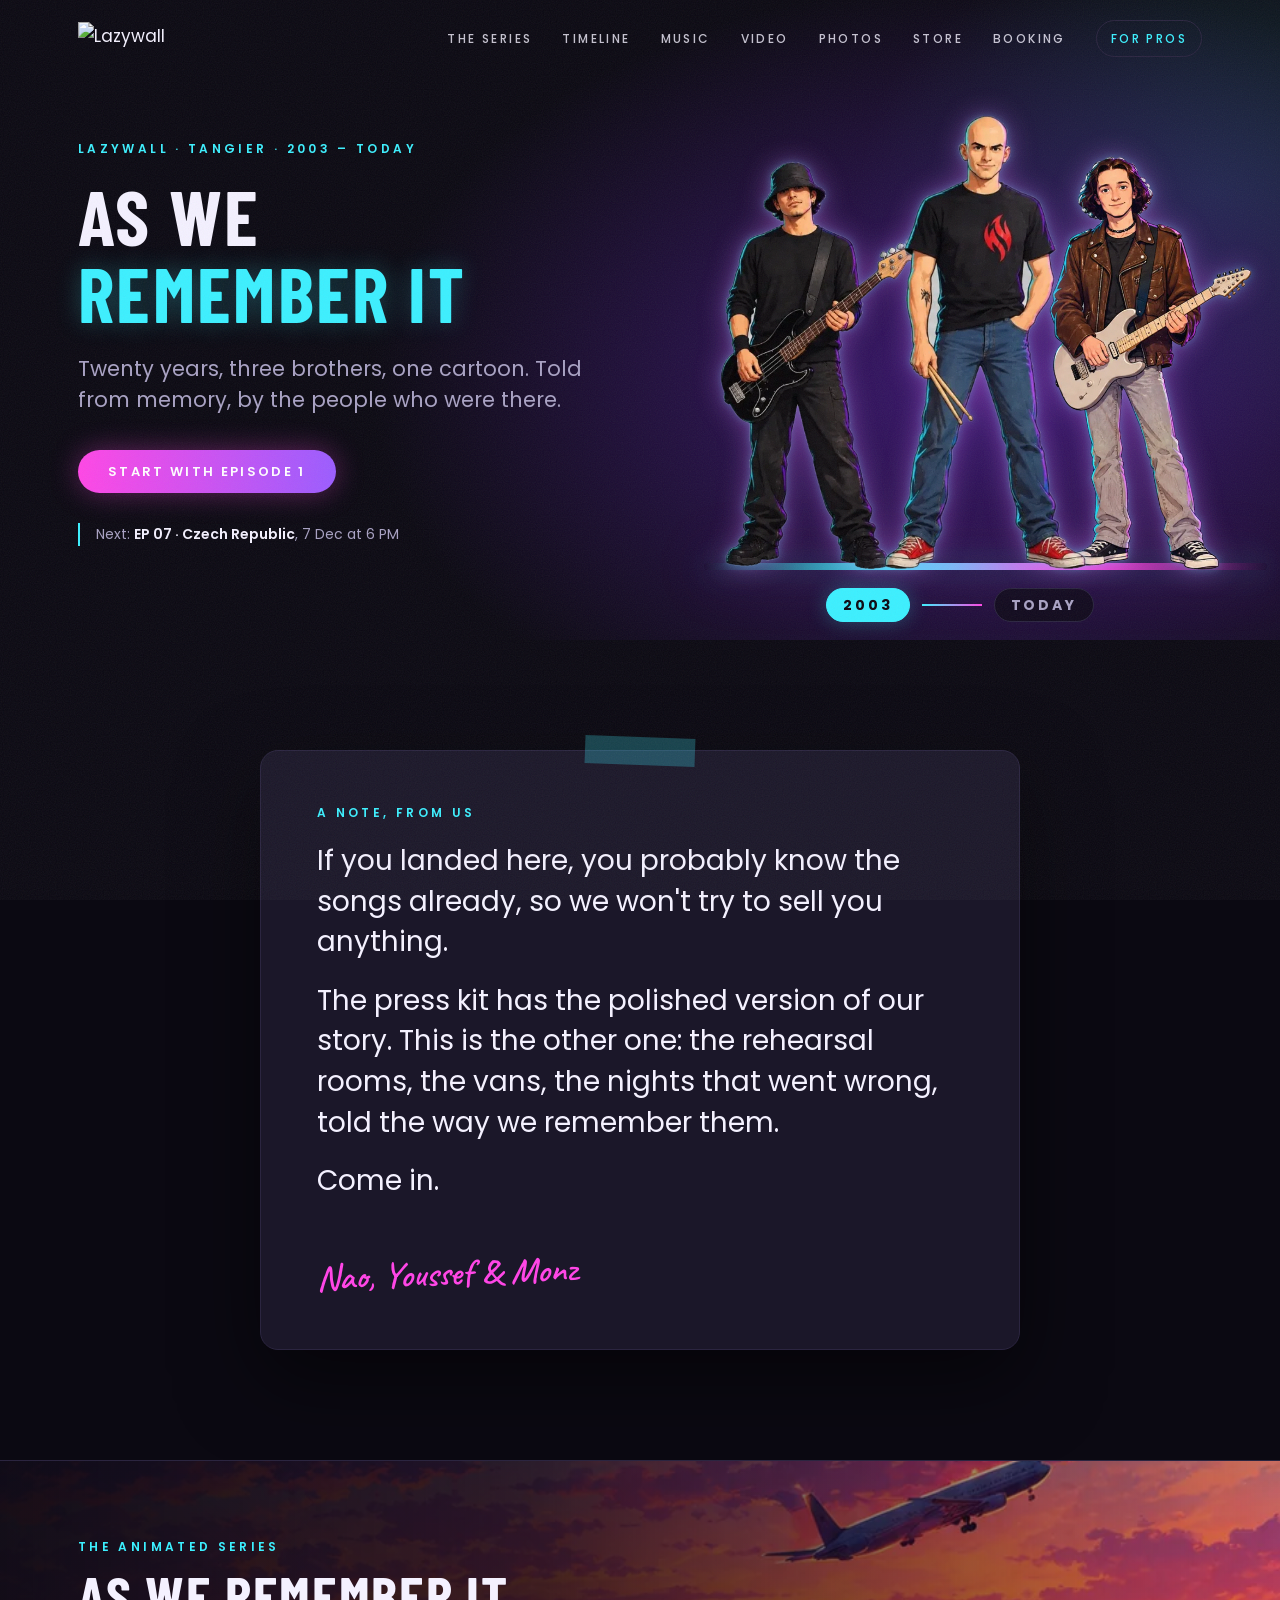
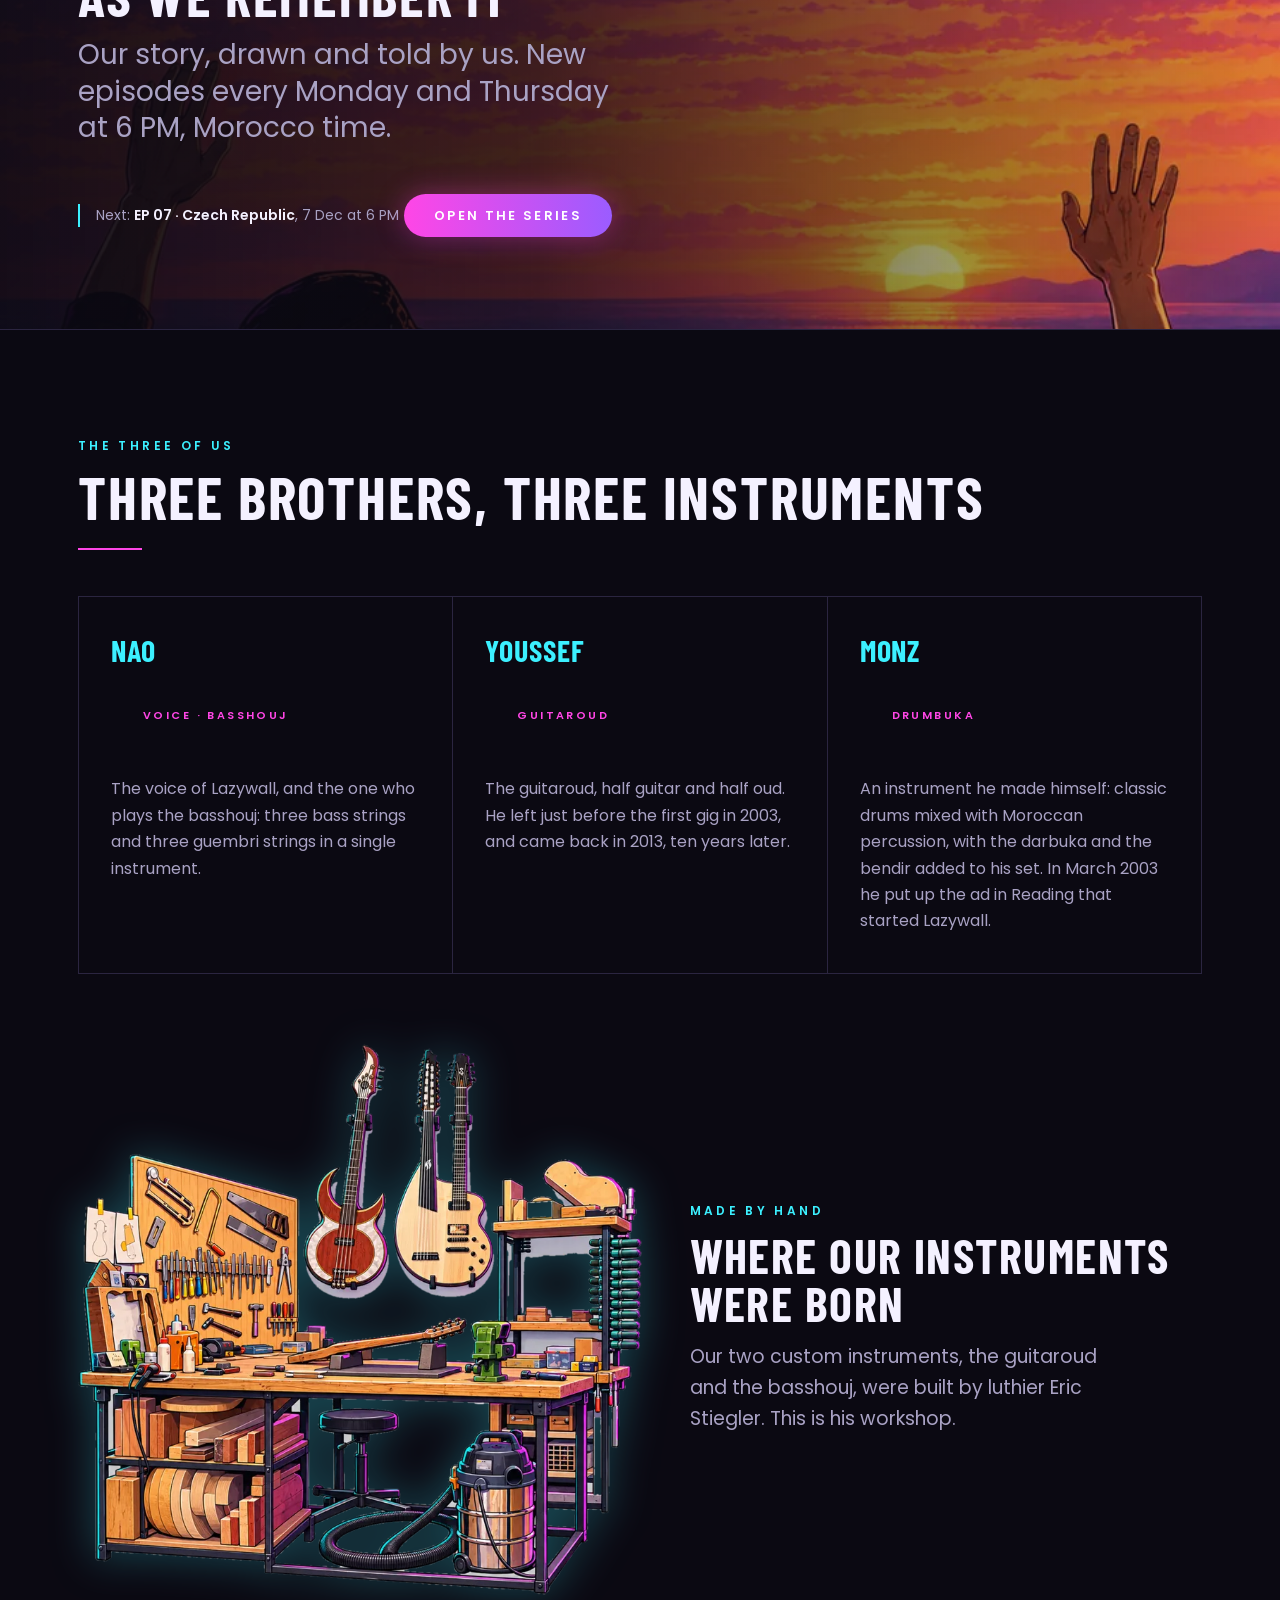
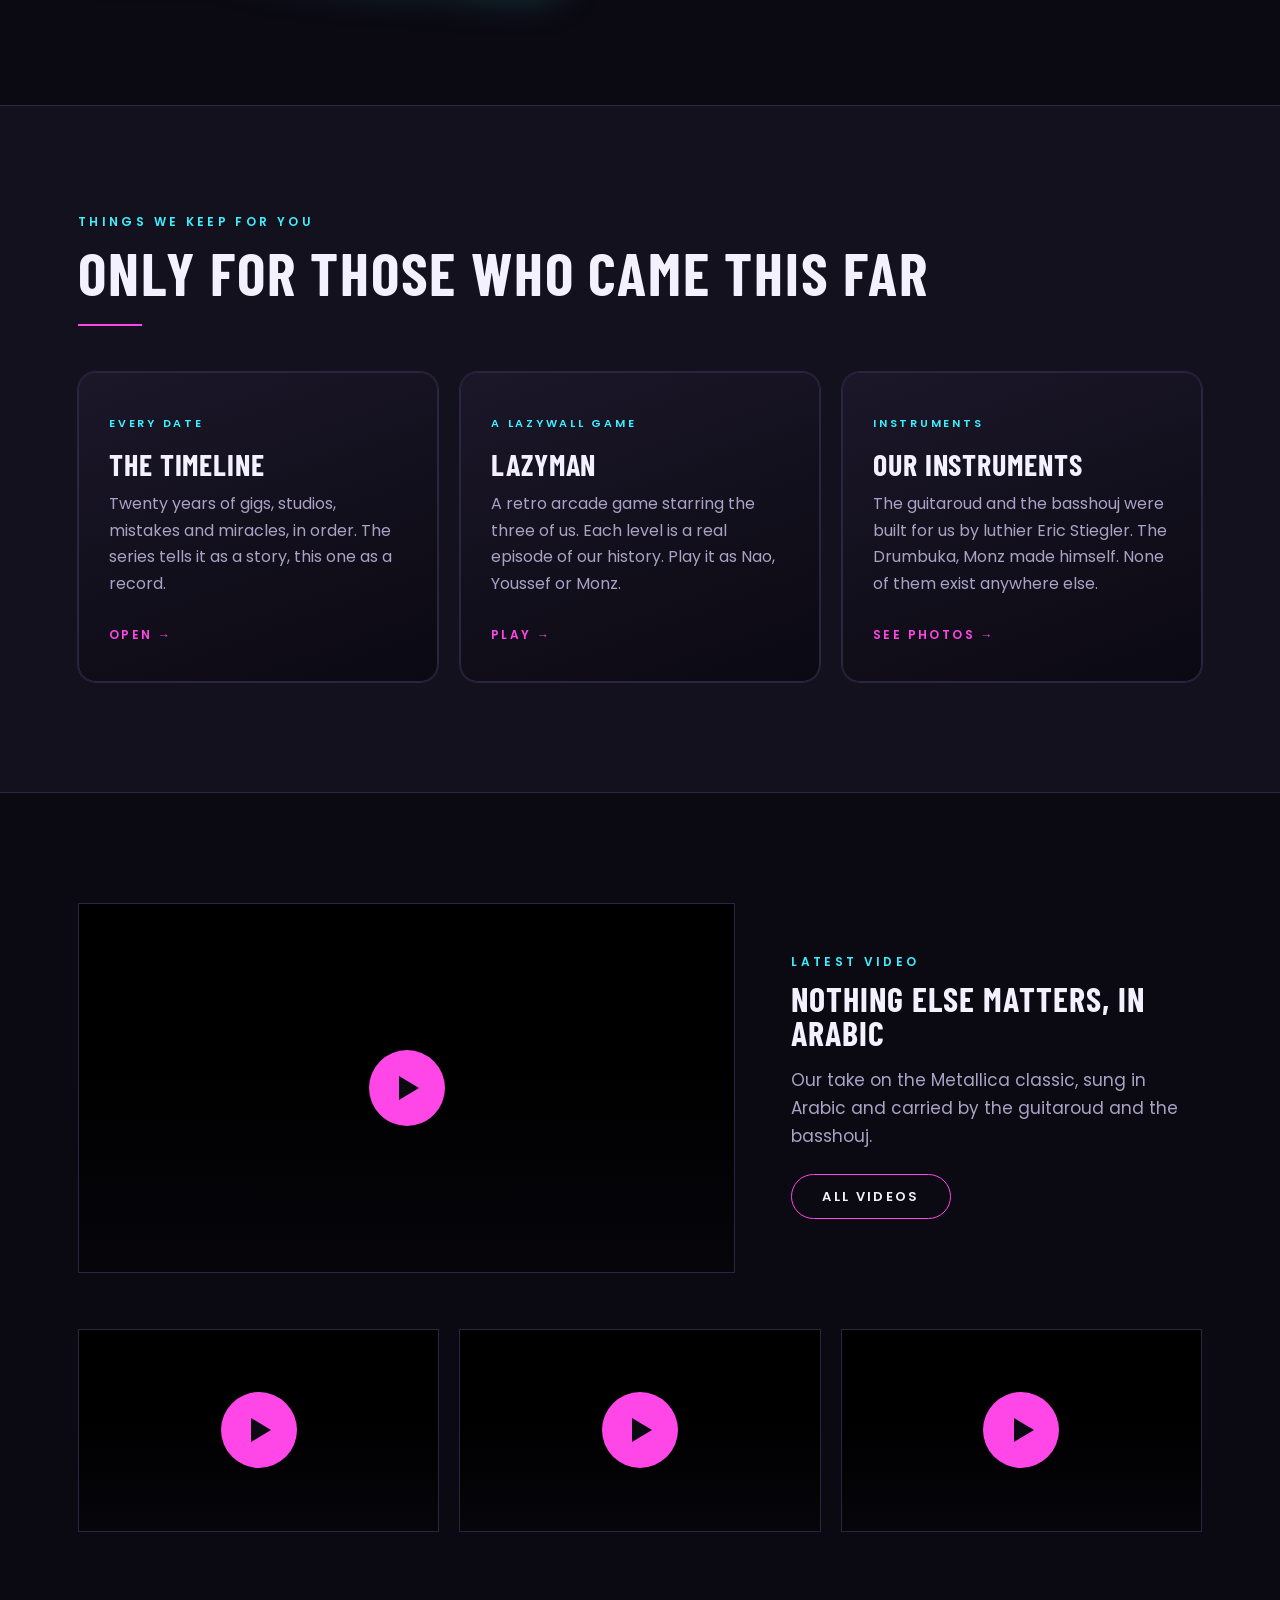
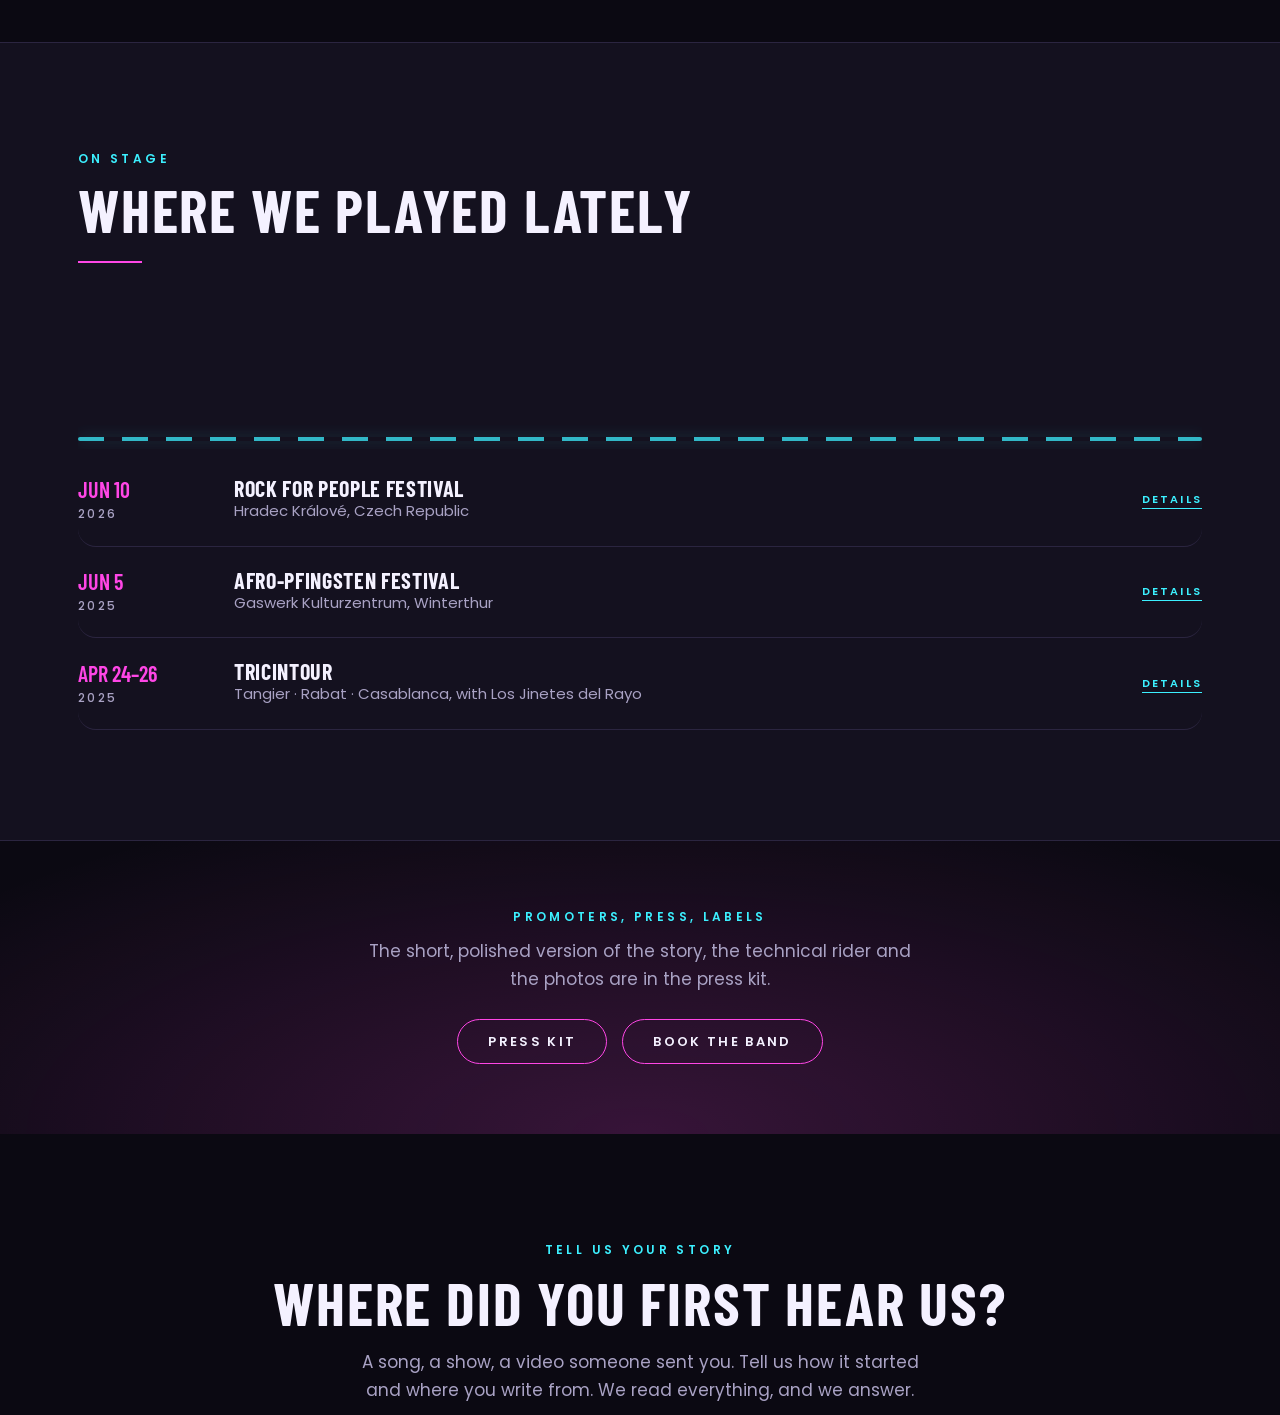
==== index.html @ e3ac3247 "Add files via upload" ====
<!DOCTYPE html>
<html lang="en">
<head>
<meta charset="utf-8">
<meta name="viewport" content="width=device-width, initial-scale=1">
<base target="_top">
<title>Lazywall — as we remember it</title>
<meta name="description" content="Lazywall, from Tangier. Twenty years told by the three brothers who lived them: an animated series, a timeline, a game.">
<link rel="preconnect" href="https://fonts.googleapis.com">
<link rel="preconnect" href="https://fonts.gstatic.com" crossorigin>
<link href="https://fonts.googleapis.com/css2?family=Caveat:wght@600&family=Barlow+Condensed:wght@600;700&family=Poppins:wght@400;500;600;700;800&display=swap" rel="stylesheet">
<link rel="stylesheet" href="style.css?v=10">
</head>
<body>

<nav id="nav"><div class="wrap">
 <a class="logo" href="https://lazywall.com/home"><img src="https://images.zoogletools.com/s:bzglfiles/u/586824/55e5c1a7fc431817c111153e139b7f74d271f471/original/lazywall-logo-white.png/!!/meta%3AeyJzcmNCdWNrZXQiOiJiemdsZmlsZXMifQ%3D%3D.png" alt="Lazywall"></a>
 <ul id="menu">
  <li><a href="https://story.lazywall.com/">The Series</a></li>
  <li><a href="https://lazywall.com/timeline">Timeline</a></li>
  <li><a href="https://lazywall.com/music">Music</a></li>
  <li><a href="https://lazywall.com/video">Video</a></li>
  <li><a href="https://lazywall.com/photos">Photos</a></li>
  <li><a href="https://lazywall.com/store">Store</a></li>
  <li><a href="https://lazywall.com/bookings">Booking</a></li>
  <li><a class="pro" href="https://lazywall.com/epk">For pros</a></li>
 </ul>
 <button class="burger" id="burger" aria-label="Menu">☰</button>
</div></nav>

<header class="hero" id="top">
 <div class="pattern"></div>
 <div class="cast" id="cast" aria-hidden="true">
 <div class="era e03"><img src="img/nao_2003.webp" alt=""><img class="mid" src="img/monz_2003.webp" alt=""><img src="img/youssef_2003.webp" alt=""></div>
 <div class="era e22"><img src="img/nao_2022.webp" alt=""><img class="mid" src="img/monz_2022.webp" alt=""><img src="img/youssef_2022.webp" alt=""></div>
</div>
<div class="years" id="years"><button class="on" data-e="03">2003</button><i></i><button data-e="22">Today</button></div>
 <div class="in">
  <div class="kicker">Lazywall · Tangier · 2003 – today</div>
  <h1>As we<br><em>remember it</em></h1>
  <p class="tag serif">Twenty years, three brothers, one cartoon. Told from memory, by the people who were there.</p>
  <div class="cta">
   <a class="btn fill" href="https://story.lazywall.com/" id="heroBtn">Start with episode 1</a>
  </div>
  <div class="next-ep"><span id="nextTxt"></span></div>
 </div>
</header>

<section id="note"><div class="wrap">
 <div class="note rv">
  <div class="kicker" style="margin-bottom:22px">A note, from us</div>
  <p>If you landed here, you probably know the songs already, so we won't try to sell you anything.</p>
  <p>The press kit has the polished version of our story. This is the other one: the rehearsal rooms, the vans, the nights that went wrong, told the way we remember them.</p>
  <p>Come in.</p>
  <div class="sig hand">Nao, Youssef &amp; Monz</div>
 </div>
</div></section>

<section class="series" id="series"><div class="wrap">
 <div class="banner rv">
  <div>
   <div class="kicker">The animated series</div>
   <h2>As we remember it</h2>
   <p class="serif">Our story, drawn and told by us. New episodes every Monday and Thursday at 6 PM, Morocco time.</p>
  </div>
  <div class="side">
   <div class="next-ep" style="margin:0 0 22px"><span id="nextTxt2"></span></div>
   <a class="btn fill" href="https://story.lazywall.com/">Open the series</a>
  </div>
 </div>
</div></section>


<section><div class="wrap">
 <div class="head rv"><div class="kicker">The three of us</div><h2>Three brothers, three instruments</h2><div class="rule"></div></div>
 <div class="three rv">
  <div><h3>Nao</h3><div class="r">Voice · Basshouj</div><p>The voice of Lazywall, and the one who plays the basshouj: three bass strings and three guembri strings in a single instrument.</p></div>
  <div><h3>Youssef</h3><div class="r">Guitaroud</div><p>The guitaroud, half guitar and half oud. He left just before the first gig in 2003, and came back in 2013, ten years later.</p></div>
  <div><h3>Monz</h3><div class="r">Drumbuka</div><p>An instrument he made himself: classic drums mixed with Moroccan percussion, with the darbuka and the bendir added to his set. In March 2003 he put up the ad in Reading that started Lazywall.</p></div>
 </div>
 <div class="craft rv">
  <img loading="lazy" src="img/atelier.webp" alt="Eric Stiegler's workshop, with the basshouj and the guitaroud on the wall">
  <div><div class="kicker">Made by hand</div><h2>Where our instruments were born</h2><p>Our two custom instruments, the guitaroud and the basshouj, were built by luthier Eric Stiegler. This is his workshop.</p></div>
 </div>
</div></section>

<section class="shows" style="background:var(--bg2);border-top:1px solid var(--line);border-bottom:1px solid var(--line)"><div class="wrap">
 <div class="head rv"><div class="kicker">Things we keep for you</div><h2>Only for those who came this far</h2><div class="rule"></div></div>
 <div class="keep rv">
  <a class="k" href="https://lazywall.com/timeline"><small>Every date</small><h3>The Timeline</h3><p>Twenty years of gigs, studios, mistakes and miracles, in order. The series tells it as a story, this one as a record.</p><span>Open →</span></a>
  <a class="k" href="https://lazywall.com/lazyman"><small>A Lazywall game</small><h3>LAZYMAN</h3><p>A retro arcade game starring the three of us. Each level is a real episode of our history. Play it as Nao, Youssef or Monz.</p><span>Play →</span></a>
  <a class="k" href="https://lazywall.com/photos"><small>Instruments</small><h3>Our instruments</h3><p>The guitaroud and the basshouj were built for us by luthier Eric Stiegler. The Drumbuka, Monz made himself. None of them exist anywhere else.</p><span>See photos →</span></a>
 </div>
</div></section>

<section><div class="wrap">
 <div class="feature rv">
  <div class="yt" data-id="8BRUXlKfon4"><div class="play"></div></div>
  <div>
   <div class="kicker">Latest video</div>
   <h3>Nothing Else Matters, in Arabic</h3>
   <p>Our take on the Metallica classic, sung in Arabic and carried by the guitaroud and the basshouj.</p>
   <a class="btn line" href="https://lazywall.com/video">All videos</a>
  </div>
 </div>
 <div class="vgrid rv" id="vg"></div>
</div></section>

<section class="shows stage"><div class="wrap">
 <div class="head rv"><div class="kicker">On stage</div><h2>Where we played lately</h2><div class="rule"></div></div>
 <div class="tour" aria-hidden="true"><img class="van" loading="lazy" src="img/van.webp" alt=""><div class="line"></div></div>
 <div class="rv">
  <div class="row"><div class="d">Jun 10<small>2026</small></div><div><h3>Rock For People Festival</h3><p>Hradec Králové, Czech Republic</p></div><a href="https://lazywall.com/event/6634889/768976666/planetrox-rock-for-people-festival-2026">Details</a></div>
  <div class="row"><div class="d">Jun 5<small>2025</small></div><div><h3>Afro-Pfingsten Festival</h3><p>Gaswerk Kulturzentrum, Winterthur</p></div><a href="https://lazywall.com/event/6022690/715875623/afro-pfingsten-festival">Details</a></div>
  <div class="row"><div class="d">Apr 24–26<small>2025</small></div><div><h3>TricinTour</h3><p>Tangier · Rabat · Casablanca, with Los Jinetes del Rayo</p></div><a href="https://lazywall.com/event/6018216/715550242/tricintour-day-1">Details</a></div>
 </div>
</div></section>

<section class="pros"><div class="wrap rv">
 <div class="kicker">Promoters, press, labels</div>
 <p>The short, polished version of the story, the technical rider and the photos are in the press kit.</p>
 <a class="btn line" href="https://lazywall.com/epk">Press kit</a> &nbsp; <a class="btn line" href="https://lazywall.com/bookings">Book the band</a>
</div></section>

<section class="contact last"><div class="wrap rv">
 <div class="kicker">Tell us your story</div>
 <h2>Where did you first hear us?</h2>
 <p>A song, a show, a video someone sent you. Tell us how it started and where you write from. We read everything, and we answer.</p>
</div></section>

<footer style="padding:0;border:0;height:1px"></footer>

<script>
(function(){
 // episodes: 18:00 Morocco time (UTC+1) => 17:00 UTC
 var EP=[
  [1,'Wanted: Guitarist',[2026,10,16]],[2,'100 Gigs Later',[2026,10,19]],[3,'Leicester',[2026,10,23]],[4,'Chicago',[2026,10,26]],
  [5,'Casablanca',[2026,10,30]],[6,'September',[2026,11,3]],[7,'Czech Republic',[2026,11,7]],[8,'Back to the Cradle',[2026,11,10]]
 ];
 var MO=['Jan','Feb','Mar','Apr','May','Jun','Jul','Aug','Sep','Oct','Nov','Dec'];
 var now=Date.now(),next=null;
 EP.forEach(function(e){if(now<Date.UTC(e[2][0],e[2][1],e[2][2],17,0)&&!next)next=e});
 var msg=next?'Next: <b>EP 0'+next[0]+' · '+next[1]+'</b>, '+next[2][2]+' '+MO[next[2][1]]+' at 6 PM':'<b>Season 1 is complete.</b> Watch it from the start.';
 document.getElementById('nextTxt').innerHTML=msg;
 document.getElementById('nextTxt2').innerHTML=msg;
 var vg=document.getElementById('vg');
 ['kLwA2sYnM8o','9sOIr2BCatQ','DtRpRMCdnD0'].forEach(function(id){var d=document.createElement('div');d.className='yt';d.dataset.id=id;vg.appendChild(d)});
})();
</script>
<script>(function(){var c=document.getElementById('cast'),y=document.getElementById('years');if(!c)return;var bs=y.querySelectorAll('button'),cur='03',t;
function set(e){cur=e;c.className='cast '+(e==='22'?'now':'');for(var i=0;i<bs.length;i++)bs[i].className=bs[i].getAttribute('data-e')===e?'on':''}
function auto(){clearInterval(t);if(window.matchMedia&&matchMedia('(prefers-reduced-motion:reduce)').matches)return;t=setInterval(function(){set(cur==='03'?'22':'03')},4500)}
for(var i=0;i<bs.length;i++)bs[i].addEventListener('click',function(){set(this.getAttribute('data-e'));clearInterval(t)});auto()})();</script>
<script src="site.js" defer></script>
</body>
</html>
---- style.css ----
:root{--bg:#0b0912;--bg2:#14111f;--bg3:#1b1729;--ember:#ff46e6;--gold:#3cf0ff;--sand:#f4f1ff;--mute:#a9a2c4;--line:#2b2540;--glowM:rgba(255,70,230,.35);--glowC:rgba(60,240,255,.28)}
*{box-sizing:border-box;margin:0;padding:0}
html{scroll-behavior:smooth}
body{background:var(--bg);color:var(--sand);font:400 17px/1.65 Poppins,system-ui,sans-serif;-webkit-font-smoothing:antialiased;overflow-x:hidden}
body:before{content:"";position:fixed;inset:0;z-index:100;pointer-events:none;opacity:.07;background-image:url("data:image/svg+xml,%3Csvg xmlns='http://www.w3.org/2000/svg' width='220' height='220'%3E%3Cfilter id='n'%3E%3CfeTurbulence type='fractalNoise' baseFrequency='.85' numOctaves='2'/%3E%3C/filter%3E%3Crect width='100%25' height='100%25' filter='url(%23n)'/%3E%3C/svg%3E")}
a{color:inherit;text-decoration:none}
img{display:block;max-width:100%}
.wrap{max-width:1180px;margin:0 auto;padding:0 28px}
h1,h2,h3{font-family:"Barlow Condensed",Impact,sans-serif;text-transform:uppercase;letter-spacing:.03em;line-height:1;font-weight:700}
.kicker{font:600 12px/1 Poppins;letter-spacing:.28em;text-transform:uppercase;color:var(--gold)}
.serif{font-family:Poppins,sans-serif;font-style:normal;font-weight:400;color:var(--mute)}
.hand{font-family:Caveat,cursive;font-weight:600}
.btn{display:inline-block;padding:15px 30px;font:600 13px/1 Poppins;letter-spacing:.18em;text-transform:uppercase;border:1px solid var(--ember);transition:.25s}
.btn.fill{background:var(--ember);color:#0b0912}
.btn.fill:hover{background:var(--gold);border-color:var(--gold)}
.btn.line:hover{background:var(--ember);color:#0b0912}
nav{position:absolute;top:0;left:0;right:0;z-index:50}
nav.solid{background:rgba(11,9,18,.92);backdrop-filter:blur(10px);border-bottom:1px solid var(--line)}
nav .wrap{display:flex;align-items:center;justify-content:space-between;height:74px}
nav .logo img{height:30px;width:auto}
nav ul{display:flex;gap:30px;list-style:none;align-items:center}
nav ul a{font:500 12px/1 Poppins;letter-spacing:.2em;text-transform:uppercase;opacity:.8;transition:.2s}
nav ul a:hover{opacity:1;color:var(--gold)}
nav ul a.pro{border:1px solid var(--line);padding:9px 14px;opacity:1;color:var(--gold)}
.burger{display:none;background:none;border:0;color:var(--sand);font-size:28px;cursor:pointer}
/* hero */
.hero{position:relative;min-height:640px;display:flex;align-items:center;overflow:hidden;background:radial-gradient(120% 90% at 78% 40%,#2a1250 0%,var(--bg) 62%)}
.hero .photo{position:absolute;top:0;right:0;bottom:0;width:52%;background-size:cover;background-position:center 18%;opacity:.85;-webkit-mask-image:linear-gradient(90deg,transparent 0,#000 42%);mask-image:linear-gradient(90deg,transparent 0,#000 42%)}
.hero:after{content:"";position:absolute;left:0;right:0;bottom:0;height:38%;background:linear-gradient(0deg,rgba(255,70,230,.22),transparent)}
.pattern{position:absolute;inset:0;opacity:.07;background-image:url("data:image/svg+xml,%3Csvg xmlns='http://www.w3.org/2000/svg' width='90' height='90' viewBox='0 0 90 90'%3E%3Cg fill='none' stroke='%233cf0ff' stroke-width='1.2'%3E%3Cpath d='M45 5 54 24 75 15 66 36 85 45 66 54 75 75 54 66 45 85 36 66 15 75 24 54 5 45 24 36 15 15 36 24Z'/%3E%3Ccircle cx='45' cy='45' r='9'/%3E%3C/g%3E%3C/svg%3E")}
.hero .in{position:relative;z-index:2;padding:130px 28px 80px;max-width:1180px;margin:0 auto;width:100%}
.hero h1{font-size:clamp(44px,7vw,96px);margin:22px 0 22px;max-width:700px}
.hero h1 em{font:italic 500 1.12em/.9 Poppins,sans-serif;color:var(--ember);text-transform:none;letter-spacing:0}
.hero p.tag{font-size:clamp(22px,2.4vw,30px);line-height:1.25;max-width:520px;color:var(--sand)}
.hero .cta{margin-top:34px;display:flex;gap:16px;flex-wrap:wrap;align-items:center}
.next-ep{margin-top:30px;display:inline-flex;gap:14px;align-items:center;border-left:2px solid var(--ember);padding-left:16px;font-size:14px;color:var(--mute)}
.next-ep b{color:var(--sand);font-weight:600}
section{position:relative;padding:110px 0}
.head{margin-bottom:46px}
.head h2{font-size:clamp(34px,5vw,60px);margin-top:14px}
.rule{width:64px;height:2px;background:var(--ember);margin-top:22px}
/* note */
.note{max-width:760px;margin:0 auto;background:#1b1729;border:1px solid var(--line);padding:56px 56px 46px;transform:rotate(-.6deg);box-shadow:0 30px 80px rgba(0,0,0,.5);position:relative}
.note:before{content:"";position:absolute;top:-14px;left:50%;width:110px;height:28px;margin-left:-55px;background:rgba(60,240,255,.25);transform:rotate(2deg)}
.note p{font-family:Poppins,sans-serif;font-size:clamp(22px,2.4vw,28px);line-height:1.45;margin-bottom:18px}
.note .sig{font-size:36px;color:var(--ember);margin-top:24px;transform:rotate(-2deg);display:inline-block}
/* episodes */
.series{background:var(--bg2);border-top:1px solid var(--line);border-bottom:1px solid var(--line);padding:80px 0}
.banner{display:flex;justify-content:space-between;align-items:center;gap:48px;flex-wrap:wrap}
.banner h2{font-size:clamp(34px,4.6vw,56px);margin:14px 0 14px}
.banner p{font-size:clamp(22px,2.4vw,28px);line-height:1.3;max-width:560px}
.banner .side{min-width:260px}
/* sound */
.three{display:grid;grid-template-columns:repeat(3,1fr);gap:1px;background:var(--line);border:1px solid var(--line)}
.three div{background:var(--bg);padding:38px 32px}
.three h3{font-size:30px;color:var(--gold);margin-bottom:4px}
.three .r{font:600 11px Poppins;letter-spacing:.22em;text-transform:uppercase;color:var(--ember);margin-bottom:14px}
.three p{color:var(--mute);font-size:16px}
/* keep */
.keep{display:grid;grid-template-columns:repeat(3,1fr);gap:22px}
.k{display:block;border:1px solid var(--line);padding:34px 30px;background:linear-gradient(160deg,#1b1729,#0b0912);transition:.3s;position:relative}
.k:hover{border-color:var(--ember);transform:translateY(-5px)}
.k small{font:600 11px Poppins;letter-spacing:.25em;text-transform:uppercase;color:var(--gold)}
.k h3{font-size:30px;margin:14px 0 12px}
.k p{color:var(--mute);font-size:16px;margin-bottom:22px}
.k span{font:600 12px Poppins;letter-spacing:.2em;text-transform:uppercase;color:var(--ember)}
.k img{margin:0 0 20px;border:1px solid var(--line)}
/* video */
.yt{position:relative;aspect-ratio:16/9;background:#000 center/cover;cursor:pointer;overflow:hidden;border:1px solid var(--line)}
.yt iframe{position:absolute;inset:0;width:100%;height:100%;border:0}
.yt:before{content:"";position:absolute;inset:0;background:linear-gradient(0deg,rgba(11,9,18,.55),transparent 55%)}
.yt .play{position:absolute;left:50%;top:50%;width:76px;height:76px;margin:-38px 0 0 -38px;border-radius:50%;background:var(--ember);display:grid;place-items:center;transition:.25s}
.yt .play:after{content:"";margin-left:5px;border-left:20px solid #0b0912;border-top:12px solid transparent;border-bottom:12px solid transparent}
.yt:hover .play{transform:scale(1.1);background:var(--gold)}
.feature{display:grid;grid-template-columns:1.6fr 1fr;gap:56px;align-items:center}
.feature h3{font-size:34px;margin:14px 0 16px}
.feature p{color:var(--mute);margin-bottom:24px}
.vgrid{display:grid;grid-template-columns:repeat(3,1fr);gap:20px;margin-top:56px}
/* shows */
.shows{background:var(--bg2);border-top:1px solid var(--line)}
.row{display:grid;grid-template-columns:130px 1fr auto;gap:26px;align-items:center;padding:22px 0;border-bottom:1px solid var(--line)}
.row .d{font:600 22px/1.1 "Barlow Condensed";color:var(--ember);text-transform:uppercase}
.row .d small{display:block;font:500 12px Poppins;letter-spacing:.2em;color:var(--mute);margin-top:4px}
.row h3{font-size:22px;letter-spacing:.03em}
.row p{color:var(--mute);font-size:15px}
.row a{font:600 11px Poppins;letter-spacing:.2em;text-transform:uppercase;color:var(--gold);border-bottom:1px solid var(--gold)}
/* pros */
.pros{padding:70px 0;text-align:center;border-top:1px solid var(--line);background:radial-gradient(70% 120% at 50% 100%,rgba(255,70,230,.18),transparent),var(--bg)}
.pros p{max-width:560px;margin:14px auto 26px;color:var(--mute)}
footer{padding:44px 0;border-top:1px solid var(--line);font-size:13px;color:var(--mute)}
footer .wrap{display:flex;justify-content:space-between;gap:20px;flex-wrap:wrap}
footer a:hover{color:var(--gold)}
footer .l{display:flex;gap:22px;flex-wrap:wrap}
.rv{opacity:0;transform:translateY(26px);transition:opacity .8s,transform .8s}
.rv.on{opacity:1;transform:none}
@media(max-width:900px){
 nav ul{position:absolute;inset:74px 0 auto 0;background:var(--bg);flex-direction:column;align-items:stretch;gap:0;padding:8px 28px 20px;border-bottom:1px solid var(--line);display:none}
 nav ul.open{display:flex}nav ul li{padding:14px 0;border-bottom:1px solid var(--line)}
 nav ul a.pro{border:0;padding:0}
 .burger{display:block}
 .hero .photo{width:100%;opacity:.35;-webkit-mask-image:linear-gradient(0deg,transparent 4%,#000 70%);mask-image:linear-gradient(0deg,transparent 4%,#000 70%)}
 .feature{grid-template-columns:1fr;gap:36px}
 .three,.keep,.vgrid{grid-template-columns:1fr}
 .eps{grid-template-columns:1fr 1fr}
 .row{grid-template-columns:1fr;gap:6px}
 .note{padding:44px 26px 34px}
 section{padding:80px 0}
}
@media(max-width:560px){.eps{grid-template-columns:1fr}}

/* ===== shared / EPK ===== */
nav ul a.on{color:var(--gold);opacity:1}
.hero.compact{min-height:560px}
.hero.compact h1{font-size:clamp(52px,8vw,110px);margin:18px 0 18px}
.facts{display:grid;grid-template-columns:repeat(3,1fr);gap:1px;background:var(--line);border:1px solid var(--line)}
.facts div{background:var(--bg);padding:30px 28px}
.facts small{display:block;font:600 11px Poppins;letter-spacing:.25em;text-transform:uppercase;color:var(--gold);margin-bottom:10px}
.facts b{font:600 22px/1.2 "Barlow Condensed";text-transform:uppercase;letter-spacing:.03em;font-weight:600}
.facts p{color:var(--mute);font-size:15px;margin-top:6px}
.bio{display:grid;grid-template-columns:1fr 1.5fr;gap:64px;align-items:start}
.bio .pull{font:italic 500 clamp(26px,3vw,38px)/1.25 Poppins,sans-serif;color:var(--sand);border-left:2px solid var(--ember);padding-left:26px}
.bio .pull span{display:block;font:600 11px Poppins;letter-spacing:.25em;text-transform:uppercase;color:var(--mute);margin-top:18px}
.bio p{color:#d8ccb9;margin-bottom:20px}
.photos{display:grid;grid-template-columns:repeat(2,1fr);gap:20px}
.ph{position:relative;border:1px solid var(--line);overflow:hidden;background:#000}
.ph img{width:100%;height:100%;object-fit:cover;aspect-ratio:3/2;transition:.5s}
.ph:hover img{transform:scale(1.04)}
.ph a{position:absolute;left:0;right:0;bottom:0;padding:14px 18px;background:linear-gradient(0deg,rgba(11,9,18,.9),transparent);font:600 11px Poppins;letter-spacing:.2em;text-transform:uppercase;color:var(--gold)}
.quotes{display:grid;grid-template-columns:repeat(3,1fr);gap:22px}
.q{border:1px solid var(--line);padding:34px 30px;background:linear-gradient(160deg,#1b1729,#0b0912)}
.q p{font:italic 500 23px/1.35 Poppins,sans-serif;margin-bottom:20px}
.q span{font:600 11px Poppins;letter-spacing:.22em;text-transform:uppercase;color:var(--gold)}
.contact{text-align:center}
.contact.last{padding-bottom:10px}
.contact h2{font-size:clamp(34px,5vw,60px);margin:16px 0 16px}
.contact p{max-width:560px;margin:0 auto;color:var(--mute)}
@media(max-width:900px){.facts,.quotes{grid-template-columns:1fr}.bio{grid-template-columns:1fr;gap:34px}.photos{grid-template-columns:1fr}}
.cov{grid-column:1/-1;font-size:.85rem;opacity:.7;margin-top:8px}

/* tracklist + covers */
.trk{list-style:none;border-top:1px solid var(--line)}
.trk a{display:flex;align-items:baseline;gap:22px;padding:18px 6px;border-bottom:1px solid var(--line);transition:.25s}
.trk i{font:600 12px Poppins;font-style:normal;letter-spacing:.2em;color:var(--ember);width:28px}
.trk span{font:500 24px "Barlow Condensed",sans-serif;letter-spacing:.03em;text-transform:uppercase;flex:1}
.trk em{font:600 11px Poppins;font-style:normal;letter-spacing:.2em;text-transform:uppercase;color:var(--gold);opacity:0;transition:.25s}
.trk a:hover{background:rgba(232,89,12,.08);padding-left:16px}
.trk a:hover em{opacity:1}
.covers{display:grid;grid-template-columns:repeat(7,1fr);gap:14px;margin:38px auto 0;max-width:1100px;text-align:left}
.covers a{display:block}
.covers img{width:100%;aspect-ratio:1;object-fit:cover;border:1px solid var(--line);transition:.3s}
.covers a:hover img{transform:translateY(-4px);border-color:var(--ember)}
.covers b{display:block;font:600 11px/1.3 Poppins;letter-spacing:.12em;text-transform:uppercase;margin-top:10px}
.covers span{font:500 12px Poppins;color:var(--mute)}
@media(max-width:900px){.covers{grid-template-columns:repeat(4,1fr)}.trk em{opacity:1}.trk span{font-size:20px}}
@media(max-width:560px){.covers{grid-template-columns:repeat(2,1fr)}}

/* video wall */
.chips{display:flex;flex-wrap:wrap;gap:10px;margin-bottom:34px}
.chip{font:600 12px Poppins;letter-spacing:.2em;text-transform:uppercase;color:var(--sand);background:none;border:1px solid var(--line);padding:12px 22px;cursor:pointer;transition:.25s}
.chip:hover{border-color:var(--ember)}
.chip.on{background:var(--ember);border-color:var(--ember);color:#fff}
.vwall{display:grid;grid-template-columns:repeat(3,1fr);gap:34px 22px}
.vc{margin:0}
.vc figcaption{padding-top:12px}
.vc b{display:block;font:500 20px "Barlow Condensed",sans-serif;letter-spacing:.03em;text-transform:uppercase}
.vc span{font-size:14px;color:var(--mute)}
@media(max-width:900px){.vwall{grid-template-columns:repeat(2,1fr)}}
@media(max-width:560px){.vwall{grid-template-columns:1fr}}

/* photo masonry */
.mason{column-count:3;column-gap:16px}
.mason a{display:block;margin-bottom:16px;break-inside:avoid;overflow:hidden;border:1px solid var(--line)}
.mason img{width:100%;display:block;transition:transform .5s,opacity .3s}
.mason a:hover img{transform:scale(1.04);opacity:.9}
@media(max-width:900px){.mason{column-count:2}}
@media(max-width:560px){.mason{column-count:1}}

/* ===== series look ===== */
.btn{border-radius:999px;border-color:var(--ember)}
.btn.fill{background:linear-gradient(90deg,#ff46e6,#9b5cff);border:0;color:#fff;box-shadow:0 0 28px var(--glowM)}
.btn.fill:hover{background:linear-gradient(90deg,#3cf0ff,#9b5cff);color:#0b0912;box-shadow:0 0 28px var(--glowC)}
.btn.line{color:var(--sand)}.btn.line:hover{background:var(--ember);color:#fff}
.k,.q,.note,.row,.chip,.vc,.banner{border-radius:18px}
.k,.q{box-shadow:0 0 0 1px var(--line)}
.k:hover{box-shadow:0 0 30px var(--glowC);border-color:var(--gold)}
.hero h1 em{font:inherit;font-weight:700;color:var(--gold);text-transform:uppercase;letter-spacing:.03em;text-shadow:0 0 24px var(--glowC)}
.hero h1{font-weight:700;max-width:560px;font-size:clamp(44px,6vw,84px)}
.hero p.tag{font-size:clamp(17px,1.8vw,21px);line-height:1.5;color:var(--mute)}
.next-ep{border-left-color:var(--gold)}
.sig,.hand{color:var(--ember)}
.pattern{display:none}
nav ul a:hover{color:var(--gold)}
nav ul a.pro{border-radius:999px}
.hero .photo{display:none}
.posters{position:absolute;top:0;right:0;bottom:0;width:58%;display:flex;gap:14px;justify-content:flex-end;align-items:center;padding:0 28px 0 0;transform:rotate(6deg) scale(1.15);transform-origin:70% 50%;-webkit-mask-image:linear-gradient(90deg,transparent 0,#000 40%);mask-image:linear-gradient(90deg,transparent 0,#000 40%);opacity:.95}
.posters .col{display:flex;flex-direction:column;gap:14px;width:30%}
.posters .col:nth-child(2){margin-top:-90px}
.posters .col:nth-child(3){margin-top:60px}
.posters img{width:100%;aspect-ratio:9/16;object-fit:cover;border-radius:14px;border:2px solid var(--line);box-shadow:0 0 30px var(--glowM)}
.posters .col:nth-child(2) img{box-shadow:0 0 30px var(--glowC)}
.hero:after{background:linear-gradient(0deg,var(--bg),transparent)}
.strip{display:flex;gap:14px;overflow-x:auto;padding:6px 28px 22px;scrollbar-width:thin}
.strip img{height:340px;width:auto;border-radius:14px;border:2px solid var(--line);flex:none;transition:.3s}
.strip img:hover{border-color:var(--ember);box-shadow:0 0 28px var(--glowM);transform:translateY(-4px)}
@media(max-width:900px){.posters{width:100%;opacity:.35;transform:rotate(6deg) scale(1.3)}.posters .col{width:34%}.strip img{height:260px}}

/* cast */
.hero{background:radial-gradient(70% 90% at 78% 60%,#3b1670 0%,transparent 70%),radial-gradient(40% 60% at 95% 30%,rgba(60,240,255,.18),transparent 70%),var(--bg)}
.cast{position:absolute;right:1%;bottom:0;width:44%;height:84%;display:flex;align-items:flex-end;justify-content:center;gap:0;z-index:1}
.cast:before{content:"";position:absolute;left:0;right:0;bottom:0;height:7px;background:linear-gradient(90deg,transparent,var(--gold),var(--ember),transparent);box-shadow:0 0 30px var(--glowC),0 0 60px var(--glowM);border-radius:9px}
.cast img{height:100%;width:auto;max-height:560px;object-fit:contain;filter:drop-shadow(0 0 14px var(--glowM)) drop-shadow(0 0 4px rgba(60,240,255,.4))}
.cast .c1{margin-right:-38px}.cast .c3{margin-left:-38px}
.cast .c2{height:96%;z-index:2}
.hero:after{display:none}
@media(max-width:900px){.cast{width:100%;right:0;opacity:.3;height:70%}}
.cast img{max-width:36%;min-width:0}.cast{overflow:visible}

/* time travel */
.cast .era{position:absolute;inset:0;display:flex;align-items:flex-end;justify-content:center;transition:opacity 1.2s ease,filter 1.2s ease}
.cast .e22{opacity:0;filter:blur(6px)}
.cast.now .e22{opacity:1;filter:none}
.cast.now .e03{opacity:0;filter:blur(6px)}
.cast .era img{height:auto;max-height:100%;width:auto;max-width:36%}
.cast .era .mid{z-index:2}
.cast .era:first-child img:first-child{margin-right:-38px}.cast .era img:last-child{margin-left:-38px}
.years{position:absolute;right:3%;bottom:18px;z-index:5;display:flex;align-items:center;gap:12px;width:44%;justify-content:center}
.years i{width:60px;height:2px;background:linear-gradient(90deg,var(--gold),var(--ember))}
.years button{font:700 14px/1 Poppins,sans-serif;letter-spacing:.2em;text-transform:uppercase;color:var(--mute);background:rgba(11,9,18,.7);border:1px solid var(--line);padding:9px 16px;border-radius:999px;cursor:pointer;transition:.3s}
.years button.on{color:#0b0912;background:var(--gold);border-color:var(--gold);box-shadow:0 0 20px var(--glowC)}
@media(max-width:900px){.years{width:100%;right:0}}
.years{bottom:auto;top:92px}
.cast{bottom:70px;height:calc(100% - 150px)}
.years{top:auto;bottom:18px}

/* tour van */
.tour{position:relative;height:150px;overflow:hidden;margin:-10px 0 6px}
.tour .line{position:absolute;left:0;right:0;bottom:8px;height:4px;border-radius:4px;background:repeating-linear-gradient(90deg,var(--gold) 0 26px,transparent 26px 44px);opacity:.75;box-shadow:0 0 14px var(--glowC);animation:roadmove 1.2s linear infinite}
.tour .van{position:absolute;bottom:14px;left:-240px;width:210px;height:auto;filter:drop-shadow(0 0 14px var(--glowM));animation:vandrive 16s linear infinite}
@keyframes vandrive{0%{left:100%}100%{left:-240px}}
@keyframes roadmove{from{background-position:0 0}to{background-position:44px 0}}
@media(prefers-reduced-motion:reduce){.tour .van{animation:none;left:calc(100% - 240px)}.tour .line{animation:none}}
@media(max-width:600px){.tour{height:110px}.tour .van{width:150px}}
/* craft */
.craft{display:grid;grid-template-columns:1.1fr 1fr;gap:48px;align-items:center;margin-top:70px}
.craft img{width:100%;height:auto;filter:drop-shadow(0 0 22px var(--glowC))}
.craft h2{font-size:clamp(30px,4vw,48px);margin:14px 0}
.craft p{color:var(--mute);font-size:19px;max-width:440px}
@media(max-width:900px){.craft{grid-template-columns:1fr;gap:26px;margin-top:50px}}

/* series background */
.series{background:linear-gradient(90deg,rgba(11,9,18,.94) 0%,rgba(11,9,18,.78) 42%,rgba(11,9,18,.12) 100%),url(img/scene-avion.webp) 50% 12%/cover no-repeat;border-color:var(--line)}
@media(max-width:700px){.series{background:linear-gradient(0deg,rgba(11,9,18,.88),rgba(11,9,18,.55)),url(img/scene-avion.webp) 50% 20%/cover no-repeat}}

/* festival background */
.shows.stage{position:relative;overflow:hidden}
.shows.stage:before{content:"";position:absolute;left:0;right:0;top:0;height:520px;background:linear-gradient(180deg,rgba(20,17,31,.35) 0%,rgba(20,17,31,.55) 45%,var(--bg2) 100%),url(img/scene-festival.webp) 50% 40%/cover no-repeat}
.shows.stage>.wrap{position:relative;z-index:1}
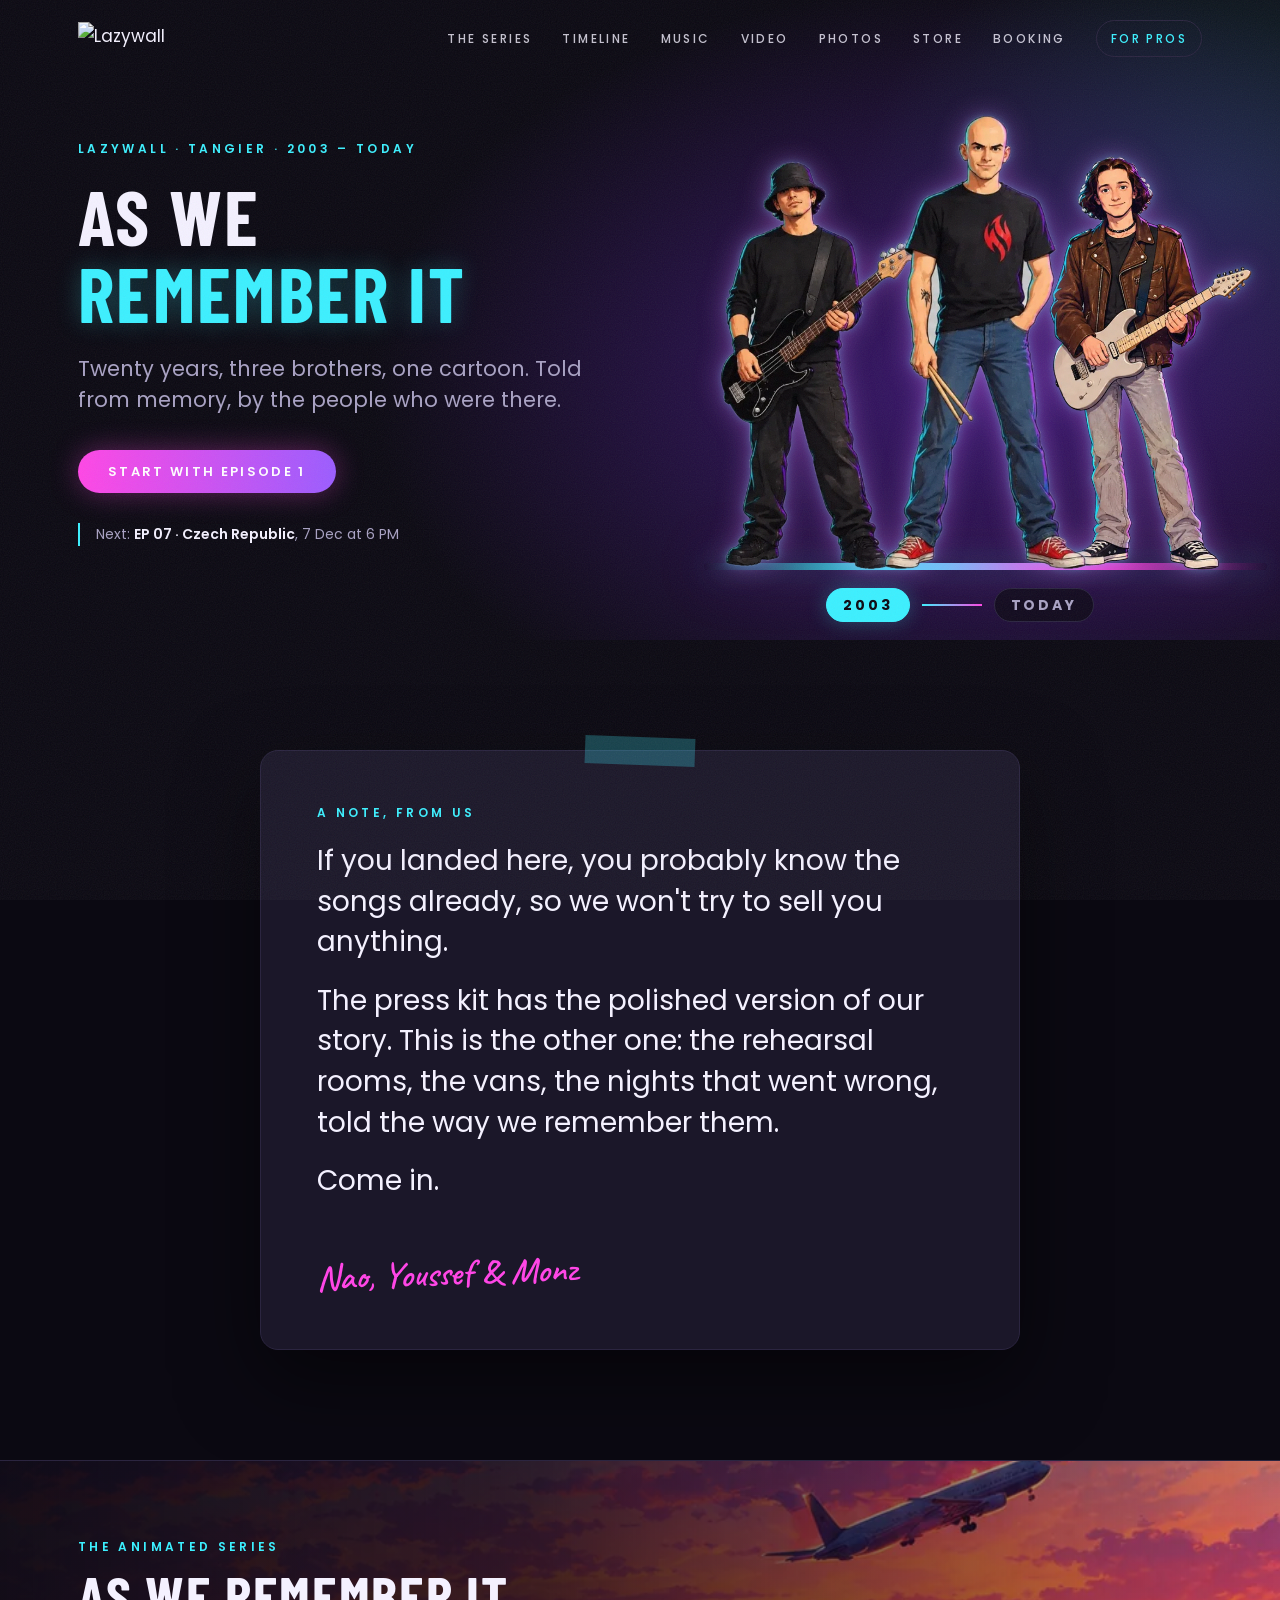
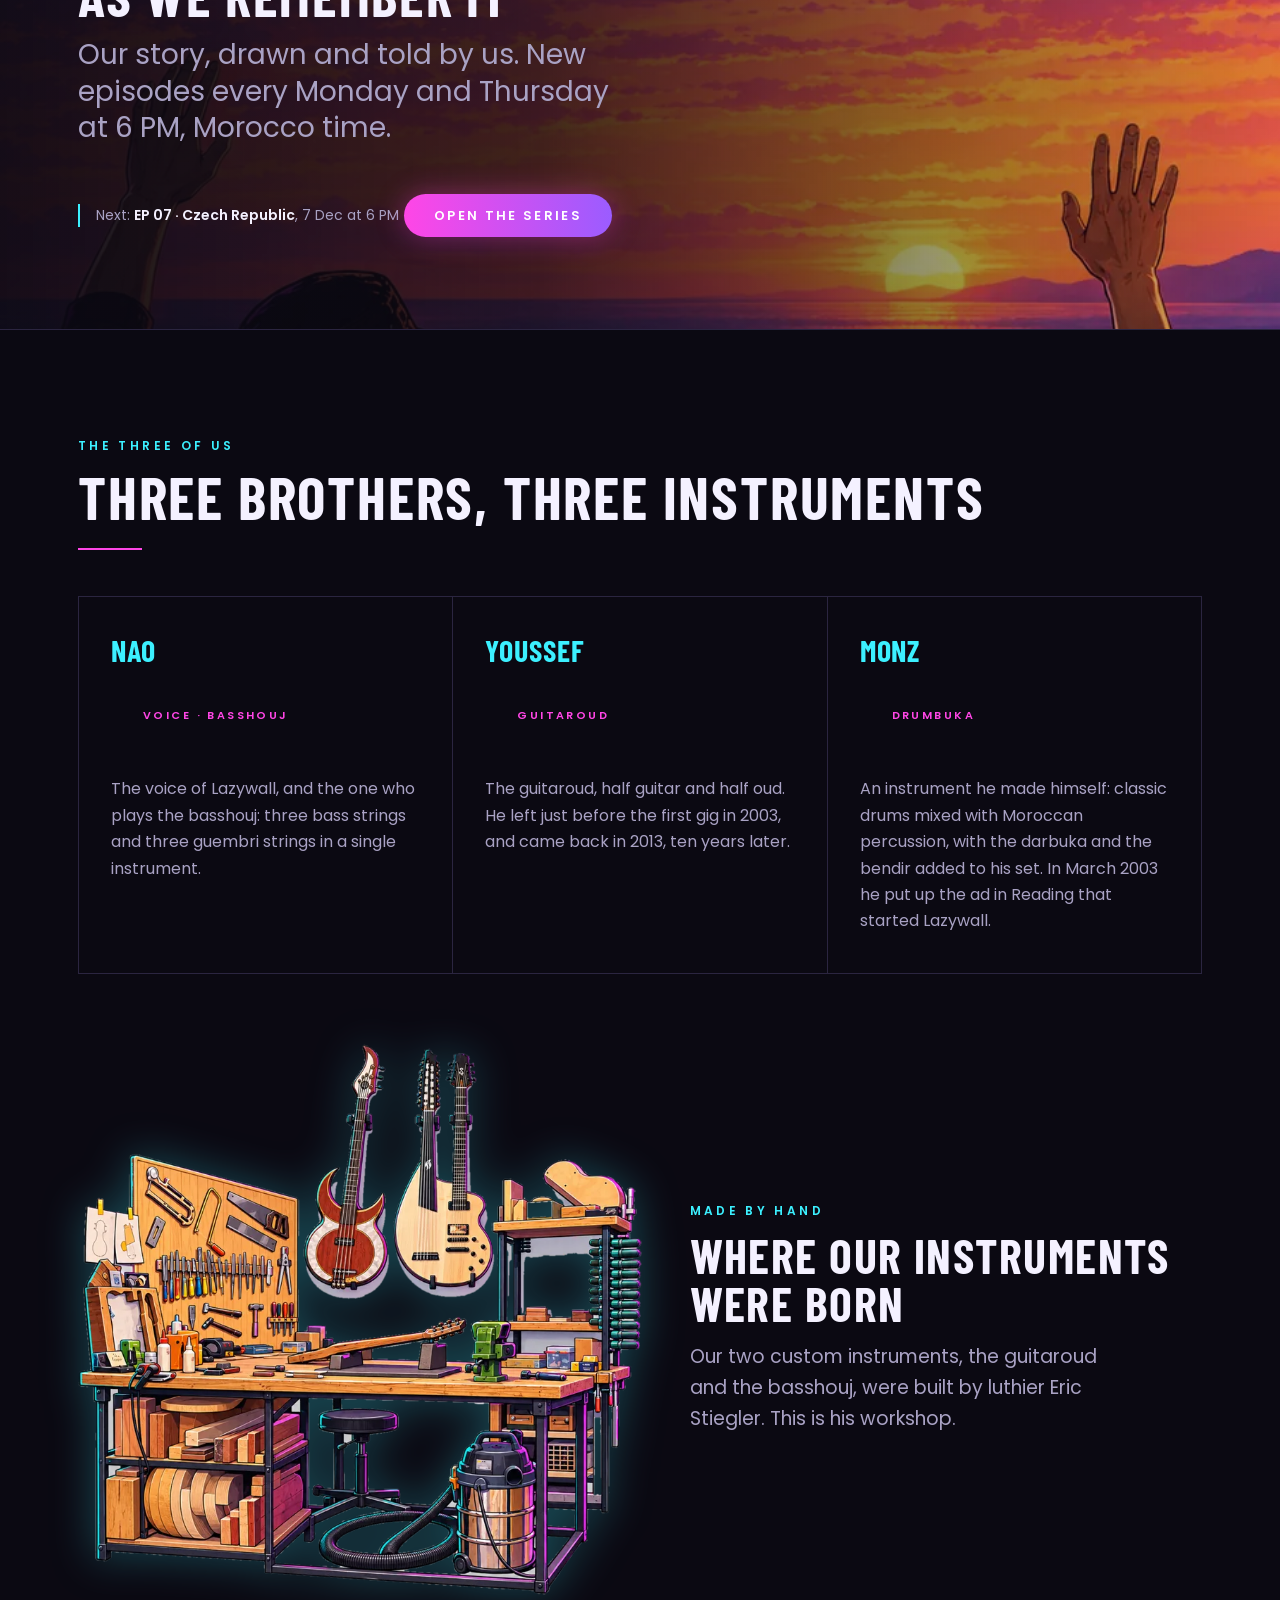
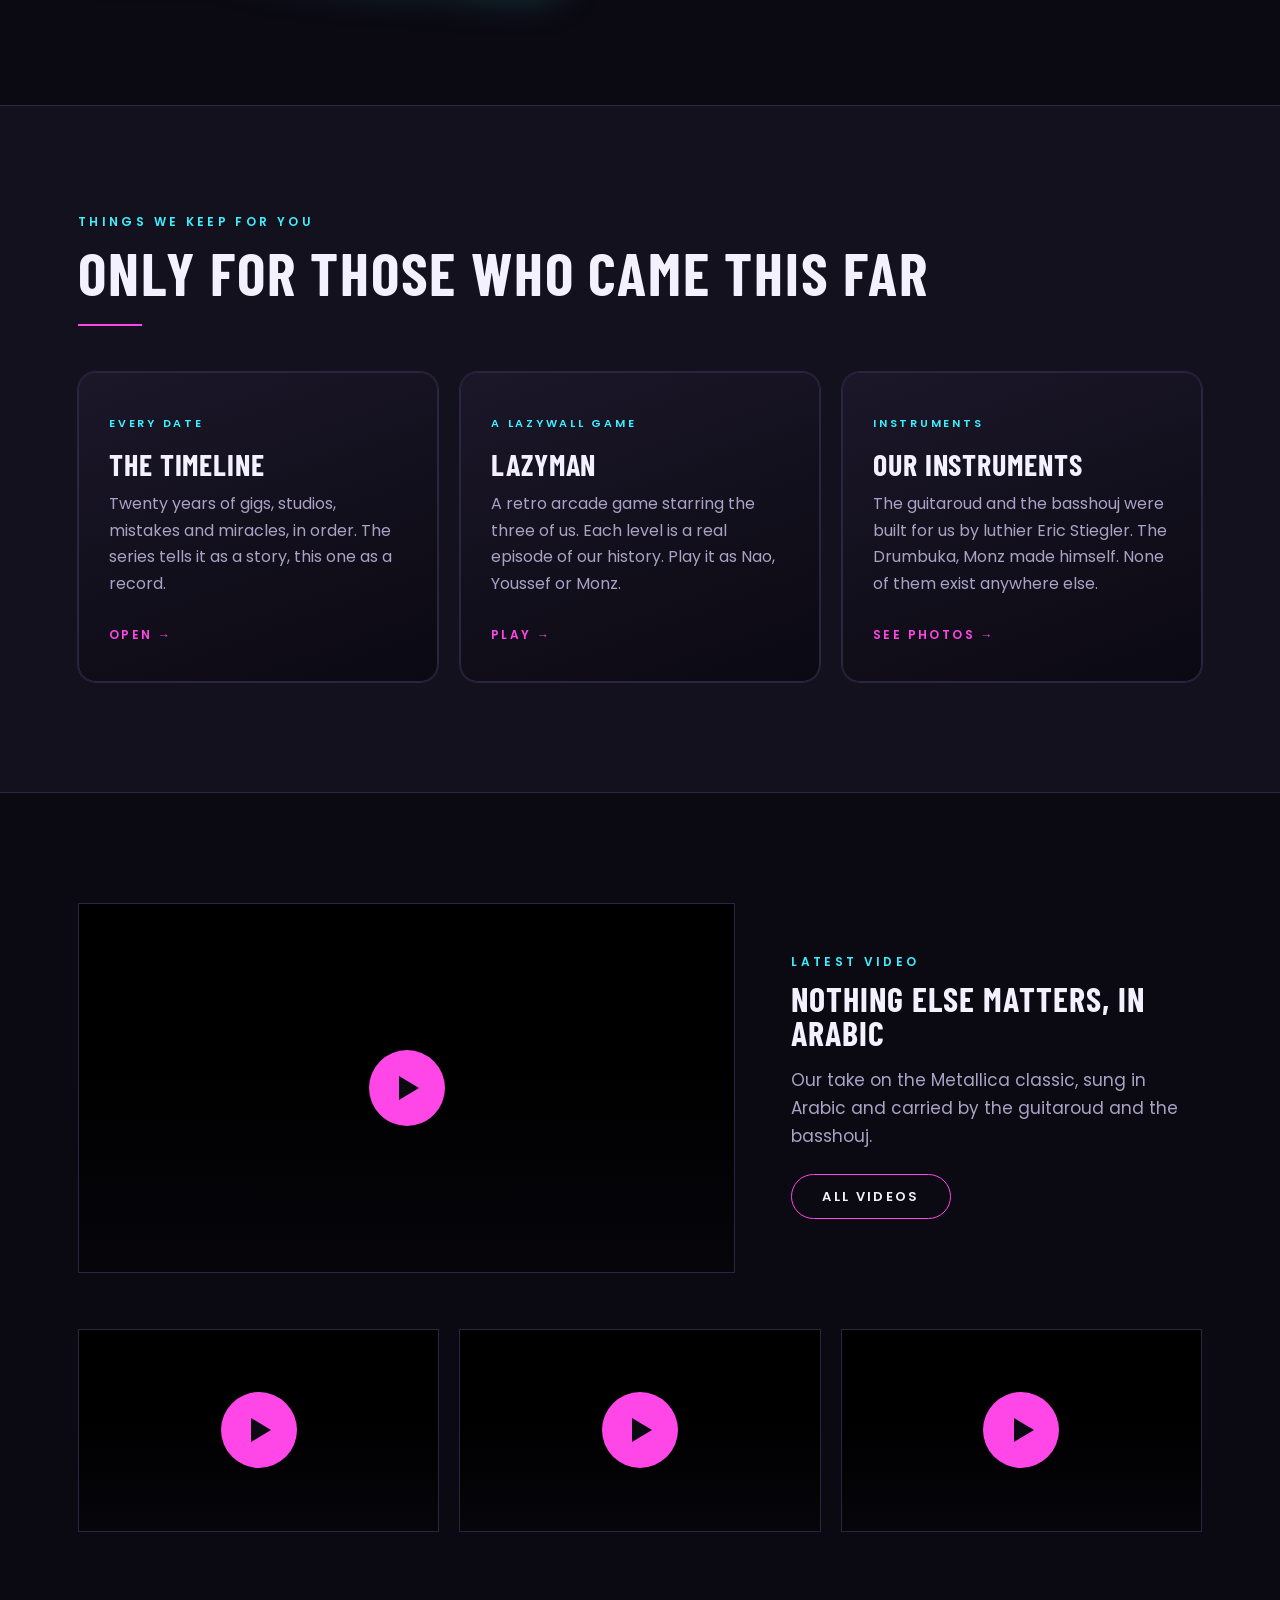
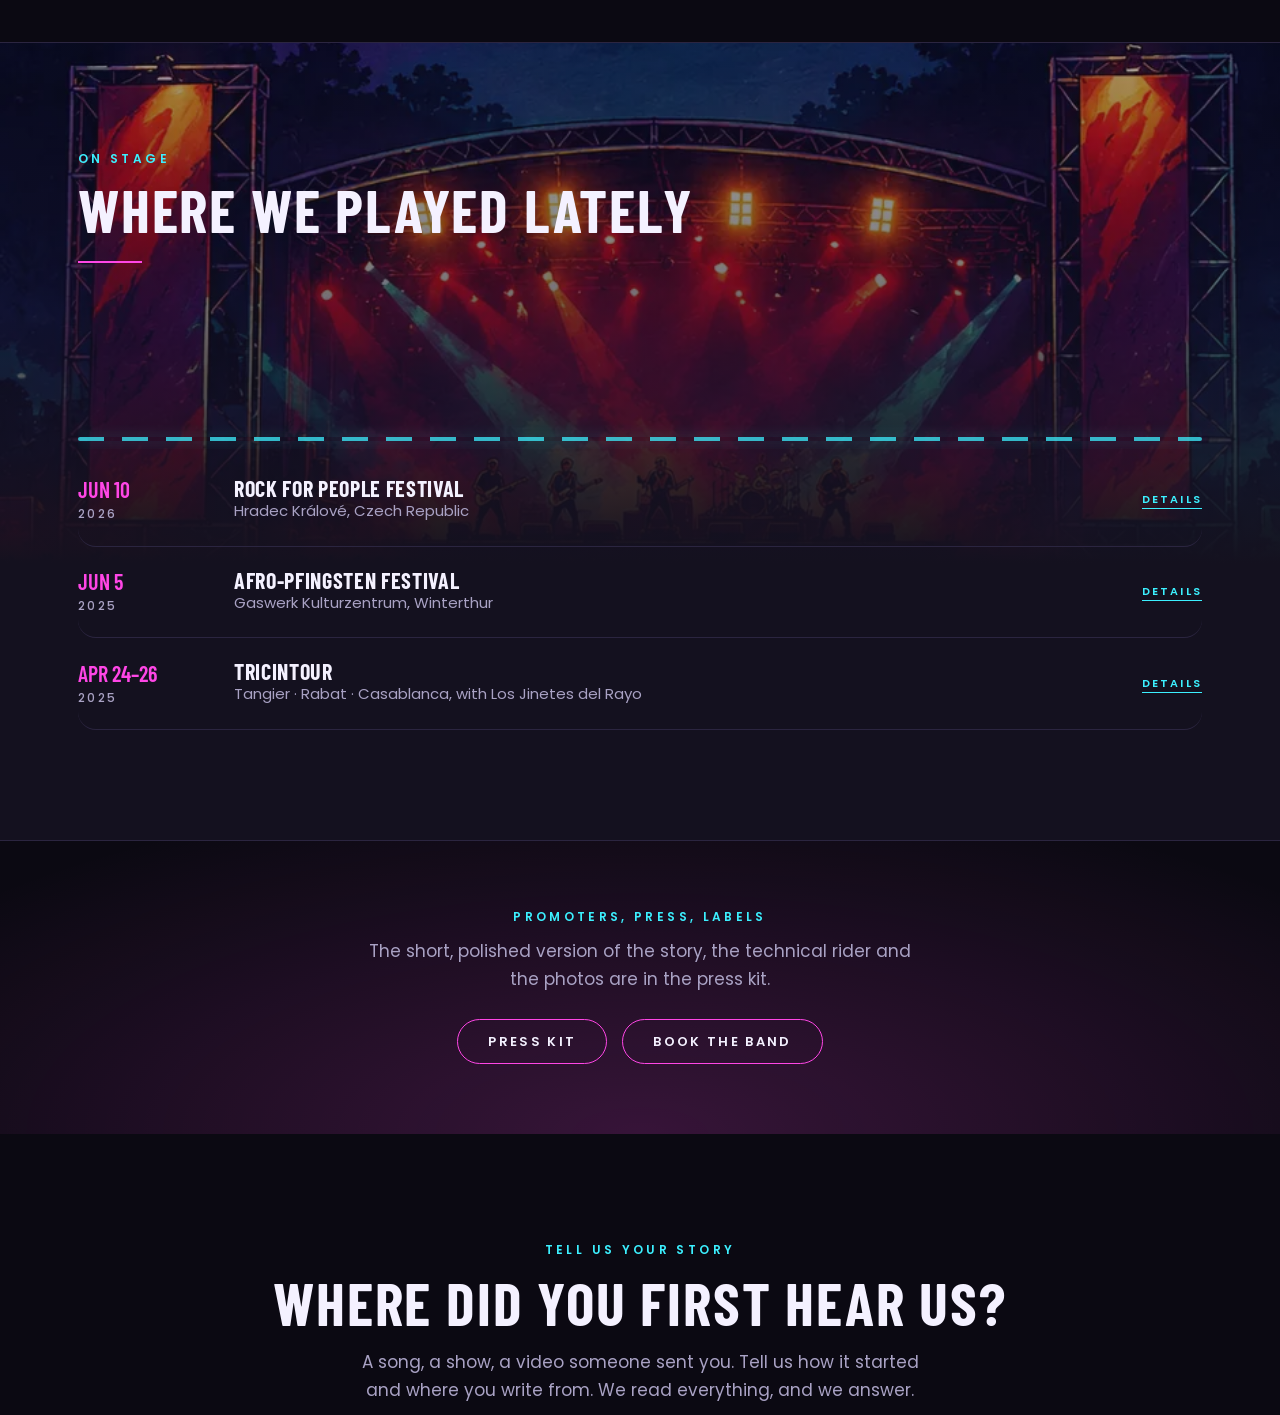
==== commit 9a7f5645: "Add files via upload" ====
--- a/index.html
+++ b/index.html
@@ -9,7 +9,7 @@
 <link rel="preconnect" href="https://fonts.googleapis.com">
 <link rel="preconnect" href="https://fonts.gstatic.com" crossorigin>
 <link href="https://fonts.googleapis.com/css2?family=Caveat:wght@600&family=Barlow+Condensed:wght@600;700&family=Poppins:wght@400;500;600;700;800&display=swap" rel="stylesheet">
-<link rel="stylesheet" href="style.css?v=10">
+<link rel="stylesheet" href="style.css?v=11">
 </head>
 <body>
 
--- a/style.css
+++ b/style.css
@@ -253,5 +253,5 @@
 
 /* festival background */
 .shows.stage{position:relative;overflow:hidden}
-.shows.stage:before{content:"";position:absolute;left:0;right:0;top:0;height:520px;background:linear-gradient(180deg,rgba(20,17,31,.35) 0%,rgba(20,17,31,.55) 45%,var(--bg2) 100%),url(img/scene-festival.webp) 50% 40%/cover no-repeat}
+.shows.stage:before{content:"";position:absolute;left:0;right:0;top:0;height:520px;background:linear-gradient(180deg,rgba(20,17,31,.35) 0%,rgba(20,17,31,.55) 45%,var(--bg2) 100%),url(img/scene-festival.webp) 50% 76%/cover no-repeat}
 .shows.stage>.wrap{position:relative;z-index:1}
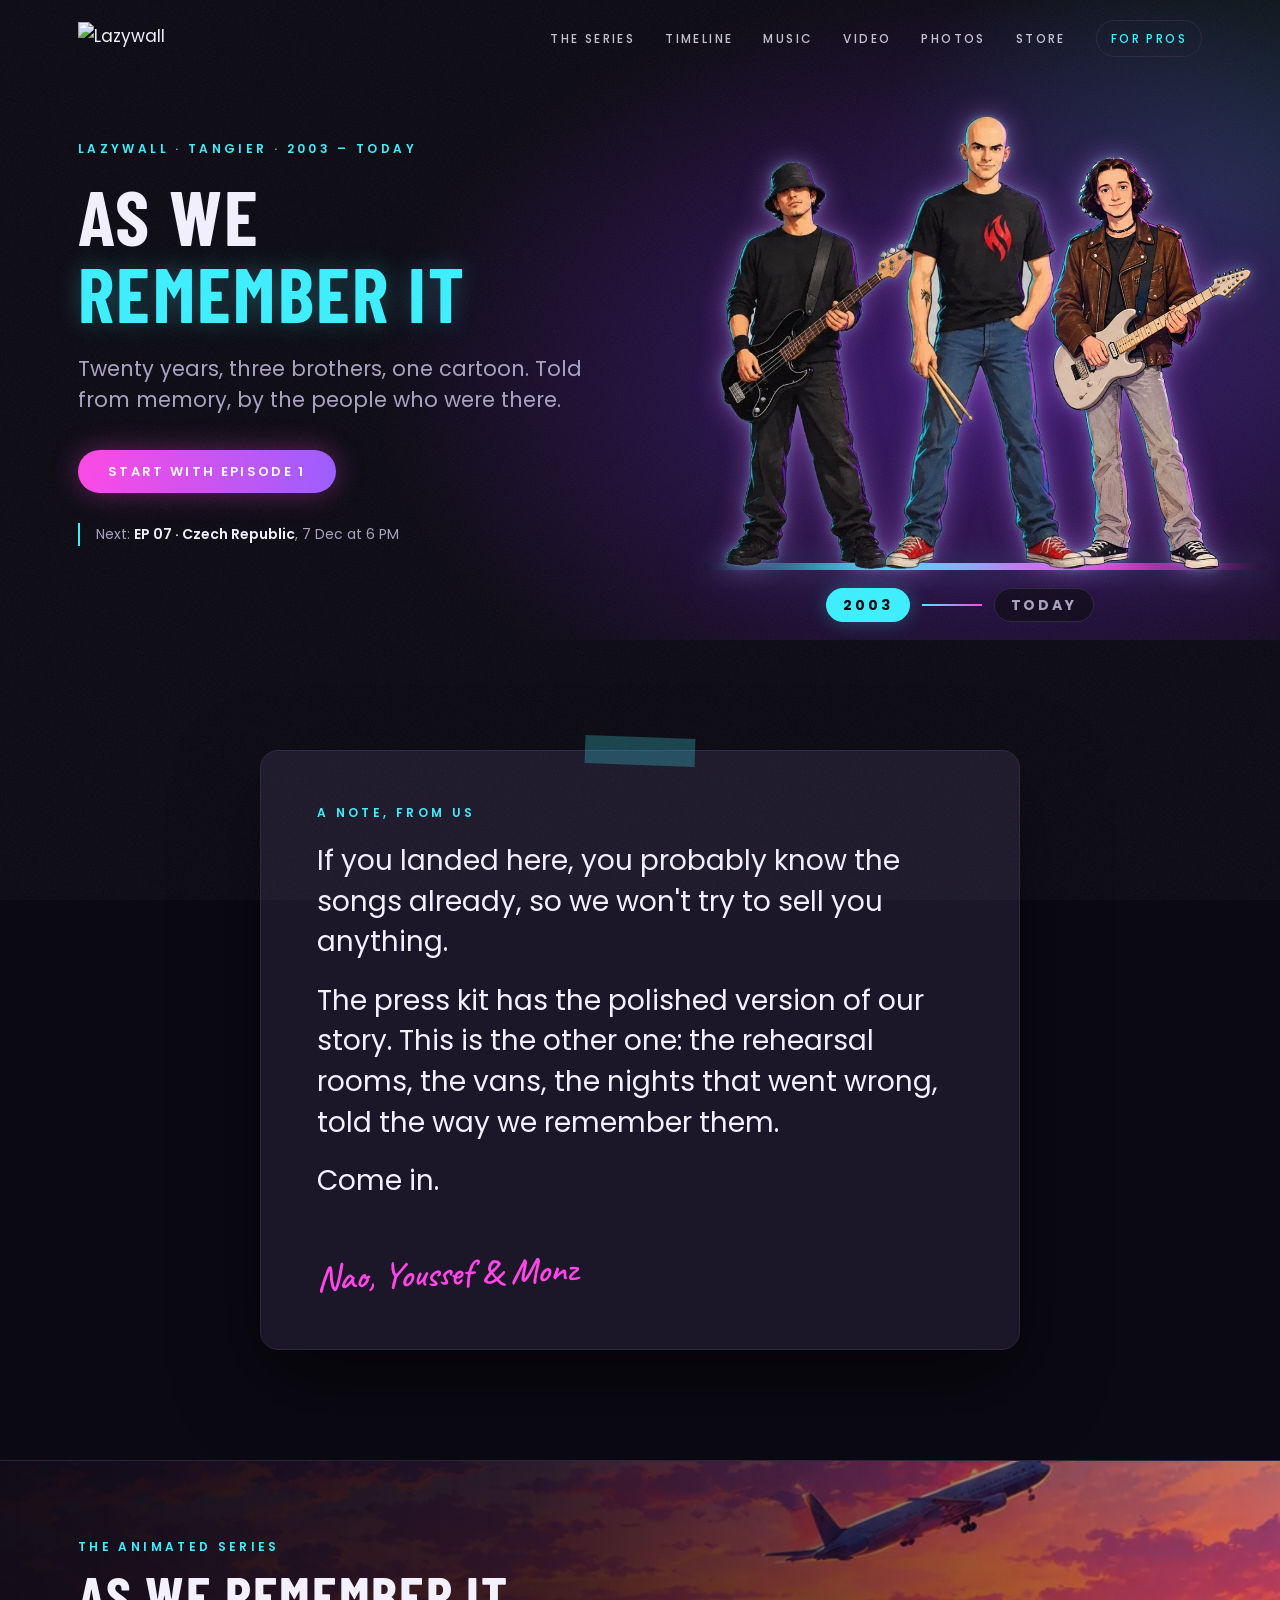
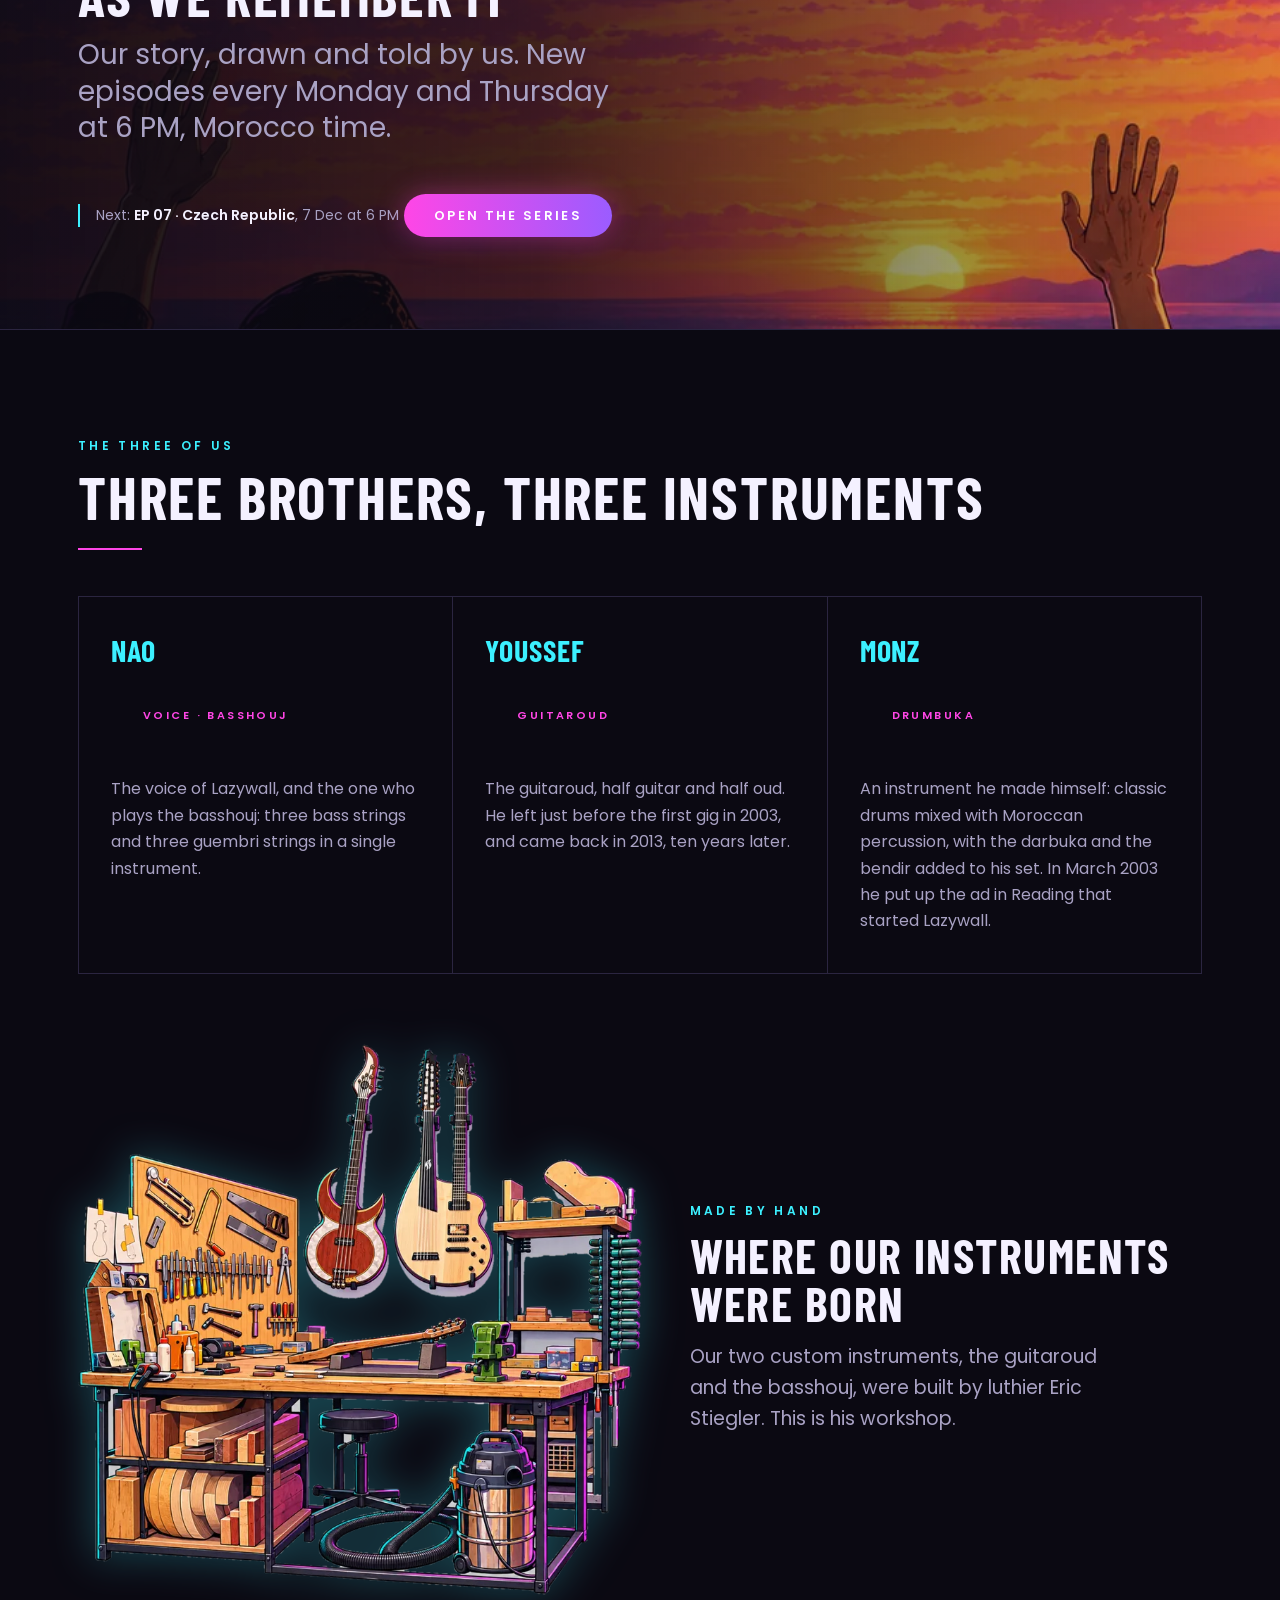
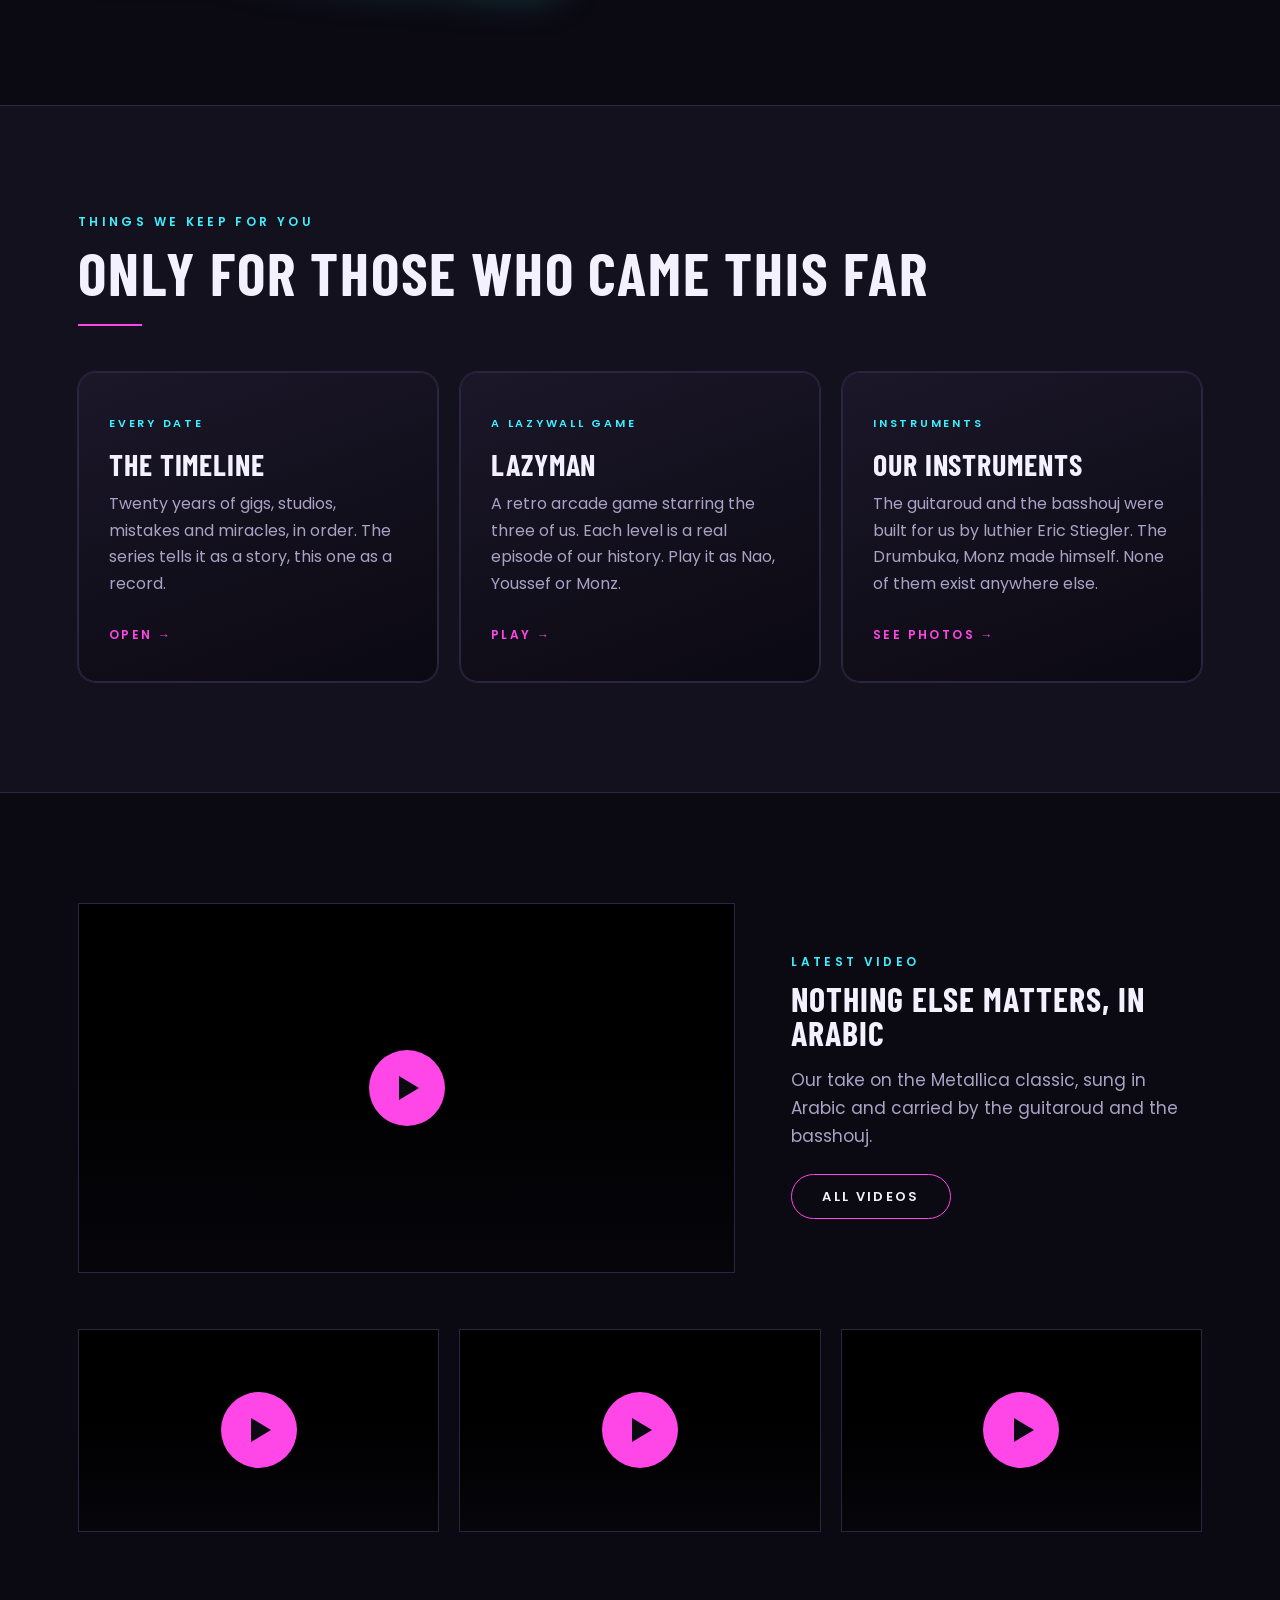
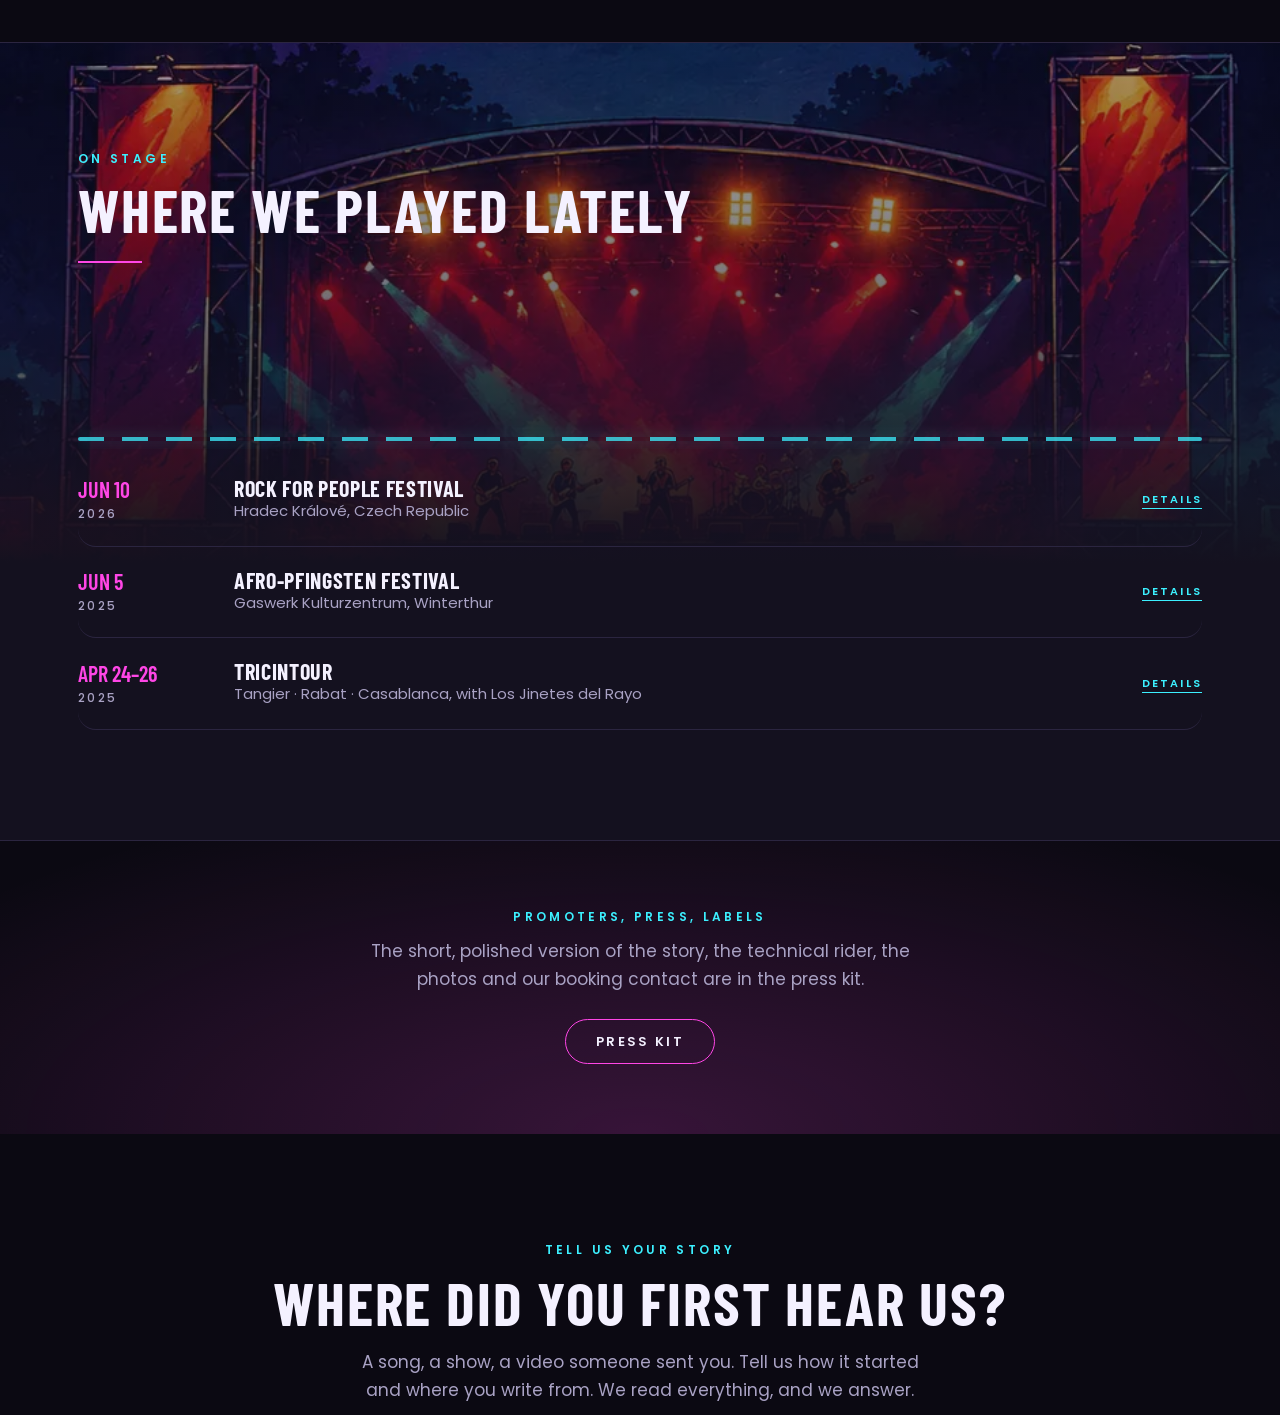
==== commit 853309d3: "Add files via upload" ====
--- a/index.html
+++ b/index.html
@@ -9,7 +9,7 @@
 <link rel="preconnect" href="https://fonts.googleapis.com">
 <link rel="preconnect" href="https://fonts.gstatic.com" crossorigin>
 <link href="https://fonts.googleapis.com/css2?family=Caveat:wght@600&family=Barlow+Condensed:wght@600;700&family=Poppins:wght@400;500;600;700;800&display=swap" rel="stylesheet">
-<link rel="stylesheet" href="style.css?v=11">
+<link rel="stylesheet" href="style.css?v=14">
 </head>
 <body>
 
@@ -22,7 +22,6 @@
   <li><a href="https://lazywall.com/video">Video</a></li>
   <li><a href="https://lazywall.com/photos">Photos</a></li>
   <li><a href="https://lazywall.com/store">Store</a></li>
-  <li><a href="https://lazywall.com/bookings">Booking</a></li>
   <li><a class="pro" href="https://lazywall.com/epk">For pros</a></li>
  </ul>
  <button class="burger" id="burger" aria-label="Menu">☰</button>
@@ -118,8 +117,8 @@
 
 <section class="pros"><div class="wrap rv">
  <div class="kicker">Promoters, press, labels</div>
- <p>The short, polished version of the story, the technical rider and the photos are in the press kit.</p>
- <a class="btn line" href="https://lazywall.com/epk">Press kit</a> &nbsp; <a class="btn line" href="https://lazywall.com/bookings">Book the band</a>
+ <p>The short, polished version of the story, the technical rider, the photos and our booking contact are in the press kit.</p>
+ <a class="btn line" href="https://lazywall.com/epk">Press kit</a>
 </div></section>
 
 <section class="contact last"><div class="wrap rv">
--- a/style.css
+++ b/style.css
@@ -255,3 +255,18 @@
 .shows.stage{position:relative;overflow:hidden}
 .shows.stage:before{content:"";position:absolute;left:0;right:0;top:0;height:520px;background:linear-gradient(180deg,rgba(20,17,31,.35) 0%,rgba(20,17,31,.55) 45%,var(--bg2) 100%),url(img/scene-festival.webp) 50% 76%/cover no-repeat}
 .shows.stage>.wrap{position:relative;z-index:1}
+
+/* polaroid wall */
+.pols{column-count:3;column-gap:34px;padding:10px 6px}
+.pol{display:inline-block;width:100%;break-inside:avoid;margin:0 0 38px;background:#f6f1e7;padding:12px 12px 10px;border-radius:3px;box-shadow:0 14px 34px rgba(0,0,0,.55),0 0 0 1px rgba(255,255,255,.06);position:relative;transform:rotate(var(--r,-2deg));transition:transform .35s ease,box-shadow .35s ease}
+.pol:nth-child(6n+1){--r:-2.2deg}.pol:nth-child(6n+2){--r:1.6deg}.pol:nth-child(6n+3){--r:-1deg}.pol:nth-child(6n+4){--r:2.4deg}.pol:nth-child(6n+5){--r:-1.8deg}.pol:nth-child(6n){--r:.9deg}
+.pol .ph{display:block;background:#222;overflow:hidden}
+.pol img{width:100%;height:auto;display:block;filter:saturate(1.05)}
+.pol .cap{display:block;text-align:center;font:600 26px/1 Caveat,cursive;color:#2b2540;padding:12px 4px 6px}
+.pol:nth-child(3n):before{content:"";position:absolute;top:-13px;left:50%;width:84px;height:24px;margin-left:-42px;background:rgba(60,240,255,.35);transform:rotate(-3deg)}
+.pol:nth-child(3n+1):before{content:"";position:absolute;top:-12px;left:24px;width:70px;height:22px;background:rgba(255,70,230,.3);transform:rotate(-8deg)}
+.pol:hover{transform:rotate(0) scale(1.04);z-index:3;box-shadow:0 20px 50px rgba(0,0,0,.65),0 0 34px var(--glowM)}
+.hires{text-align:center;margin-top:30px;color:var(--mute)}
+.hires .btn{margin-top:16px}
+@media(max-width:900px){.pols{column-count:2;column-gap:22px}}
+@media(max-width:560px){.pols{column-count:1;padding:10px 18px}.pol .cap{font-size:24px}}
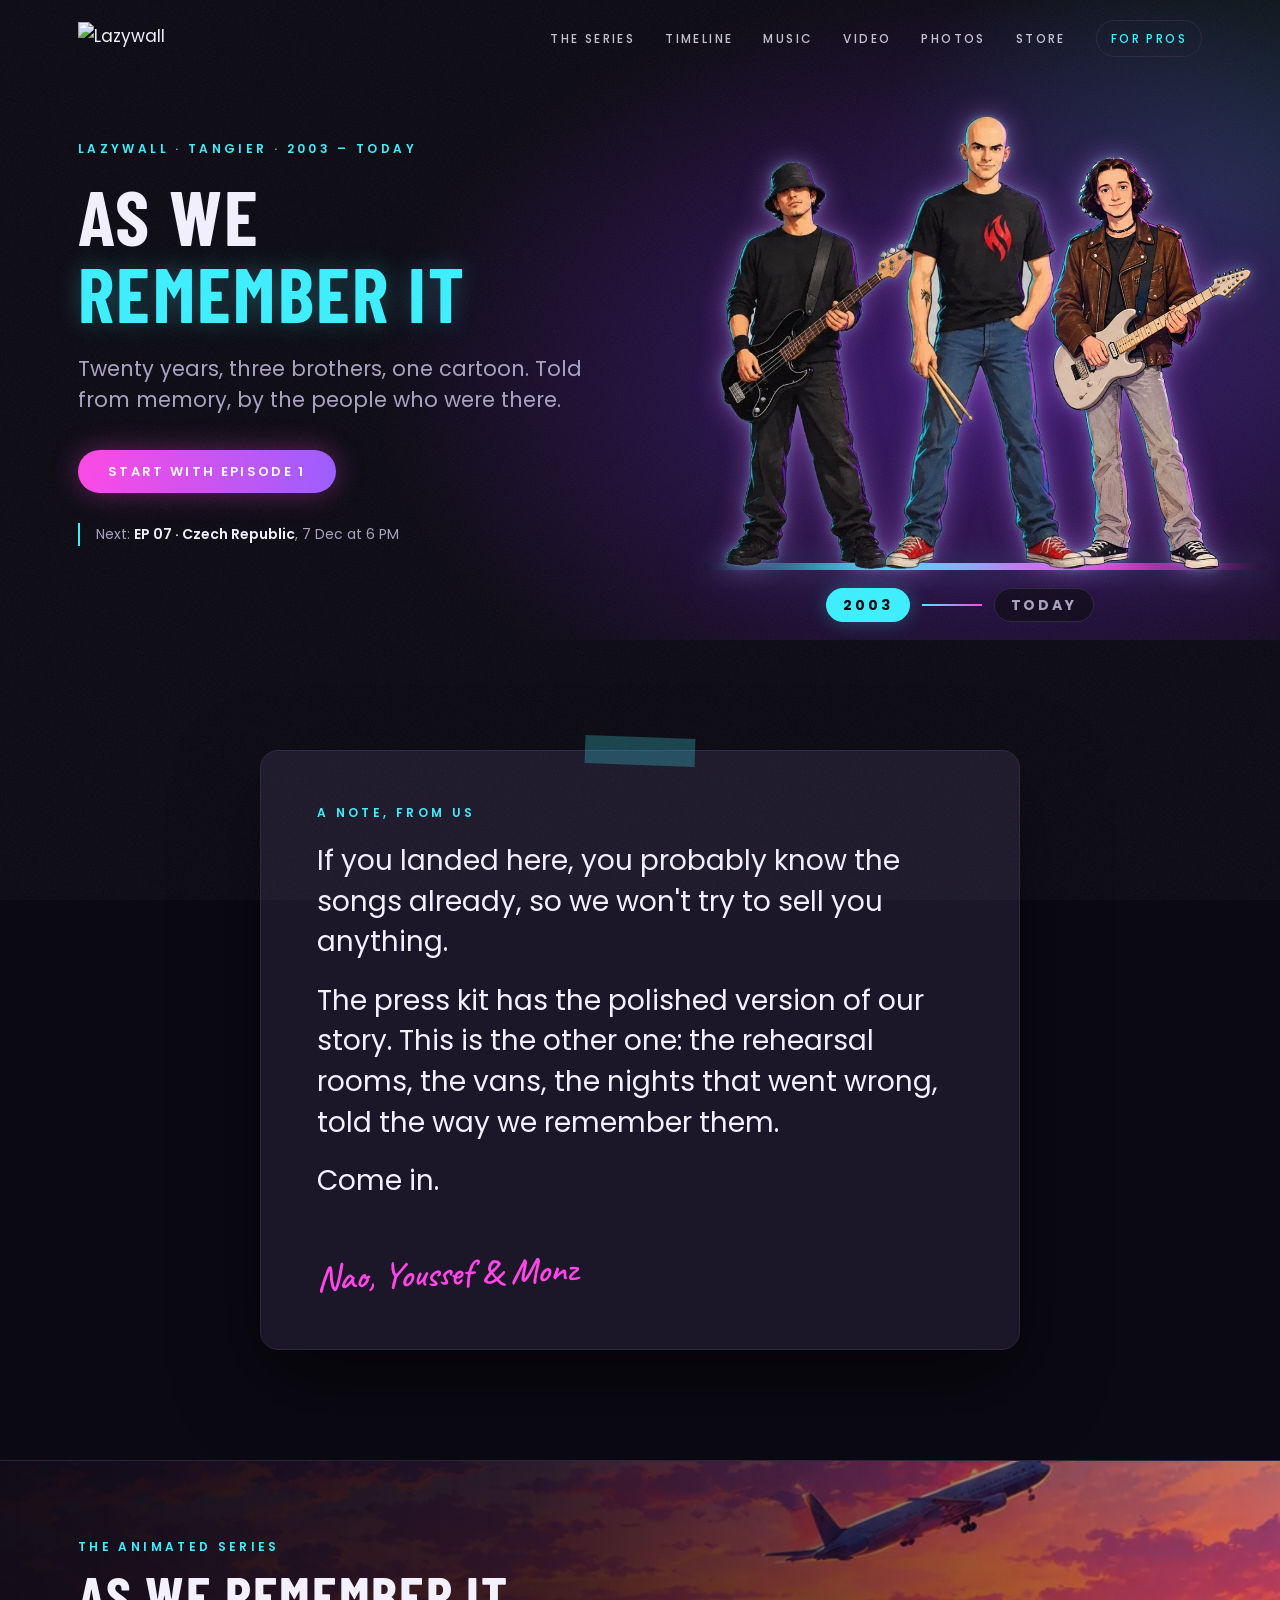
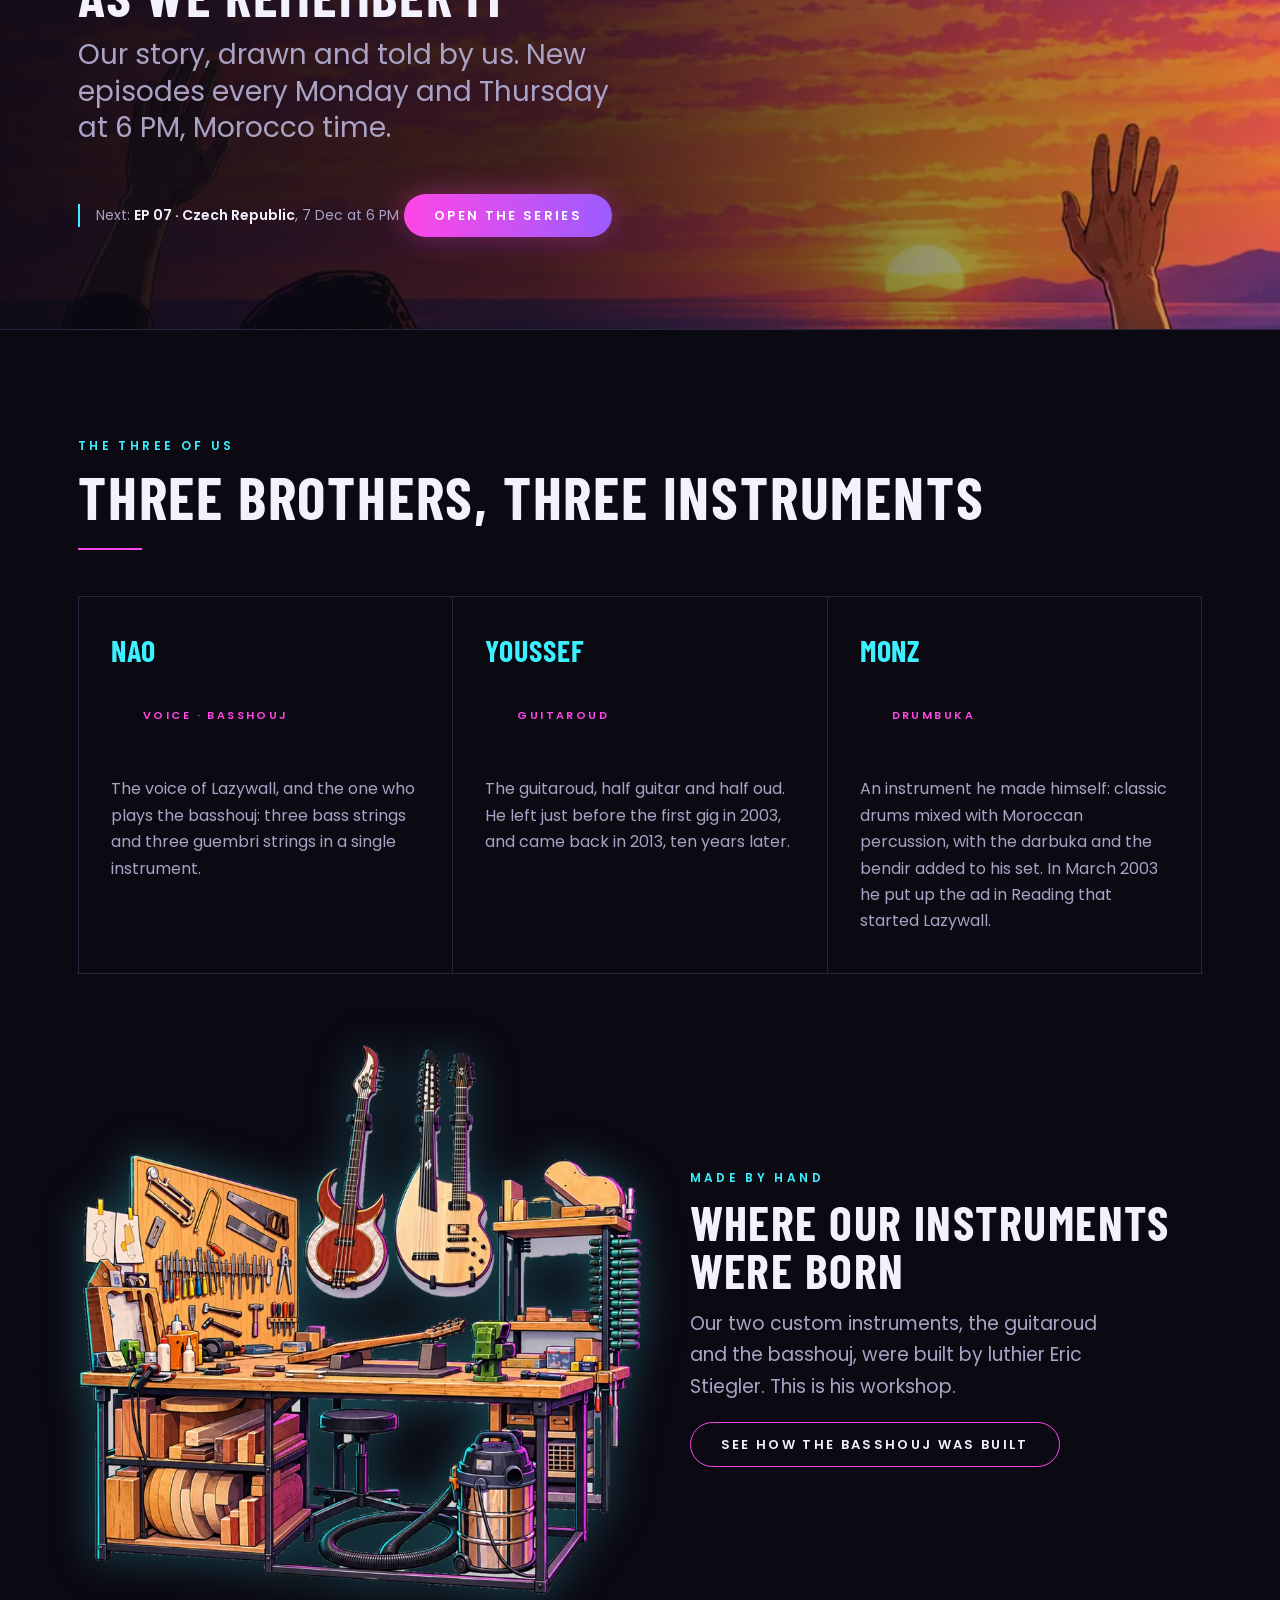
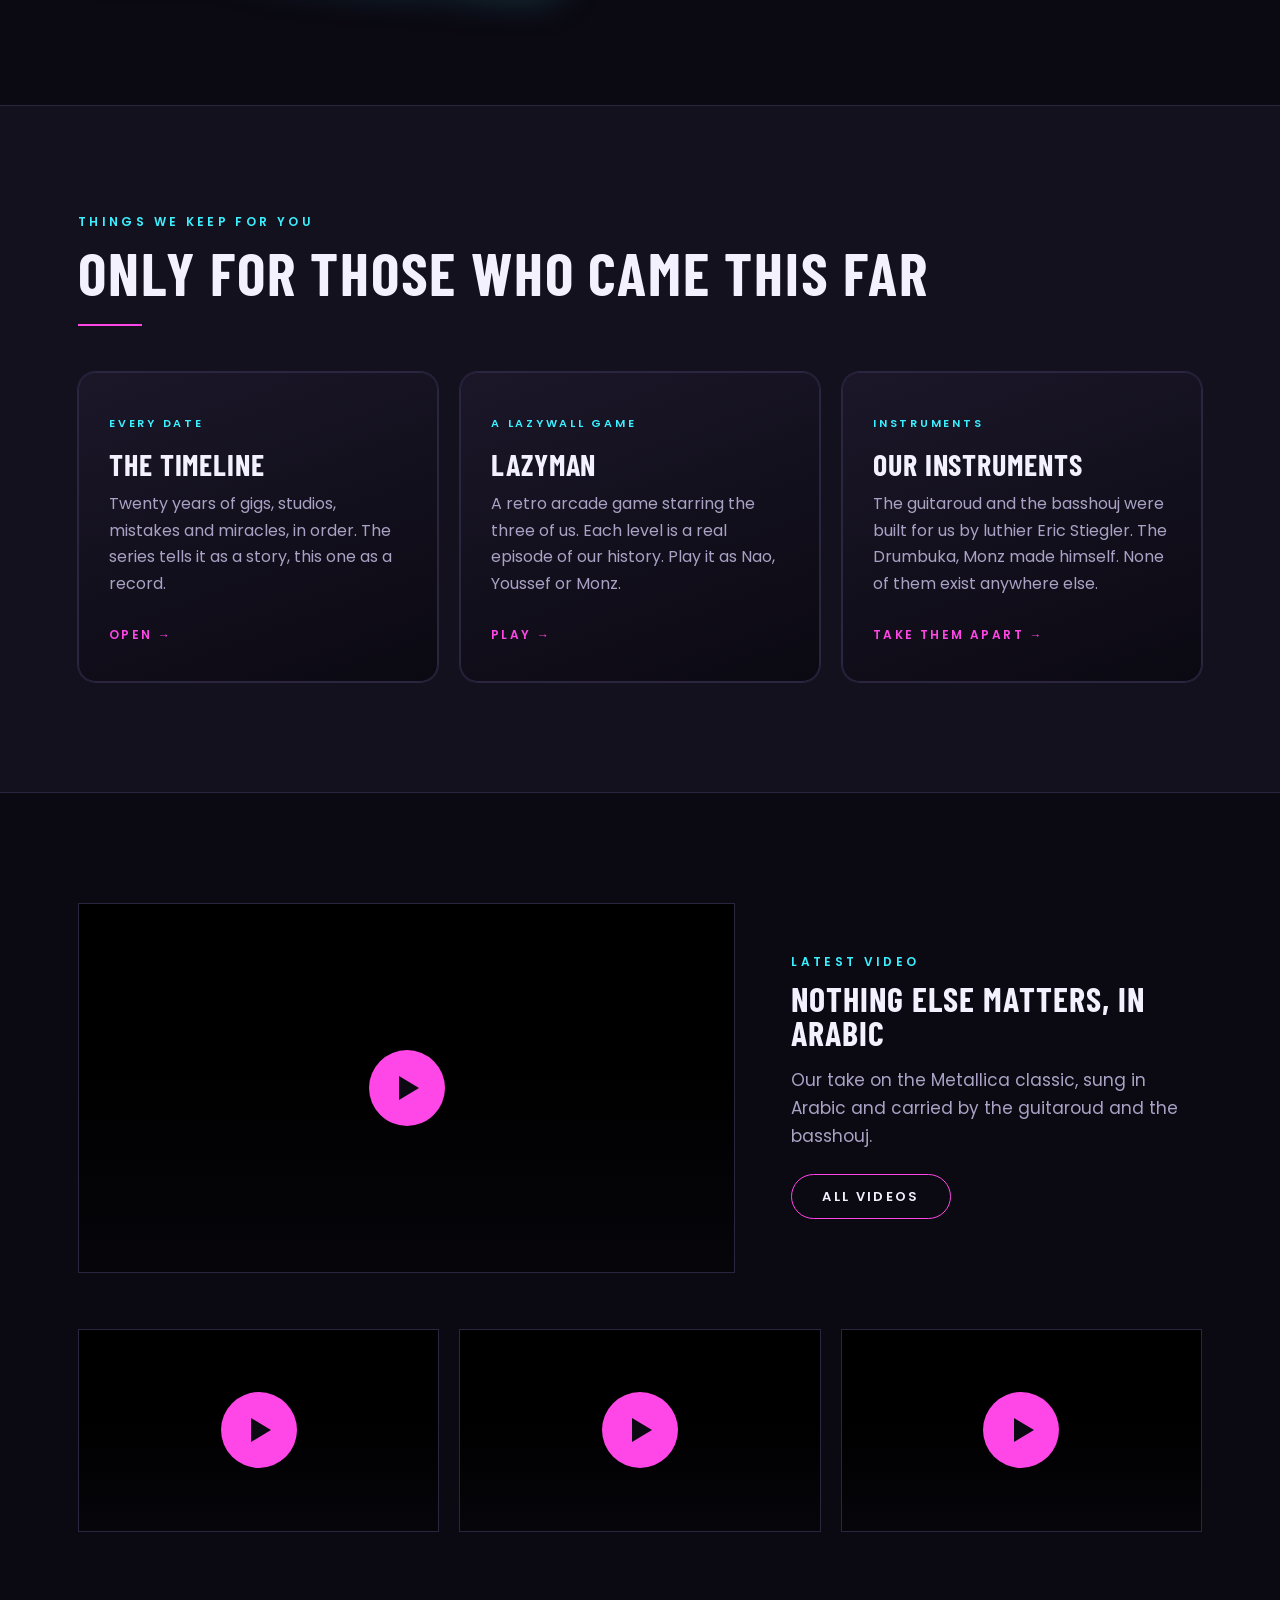
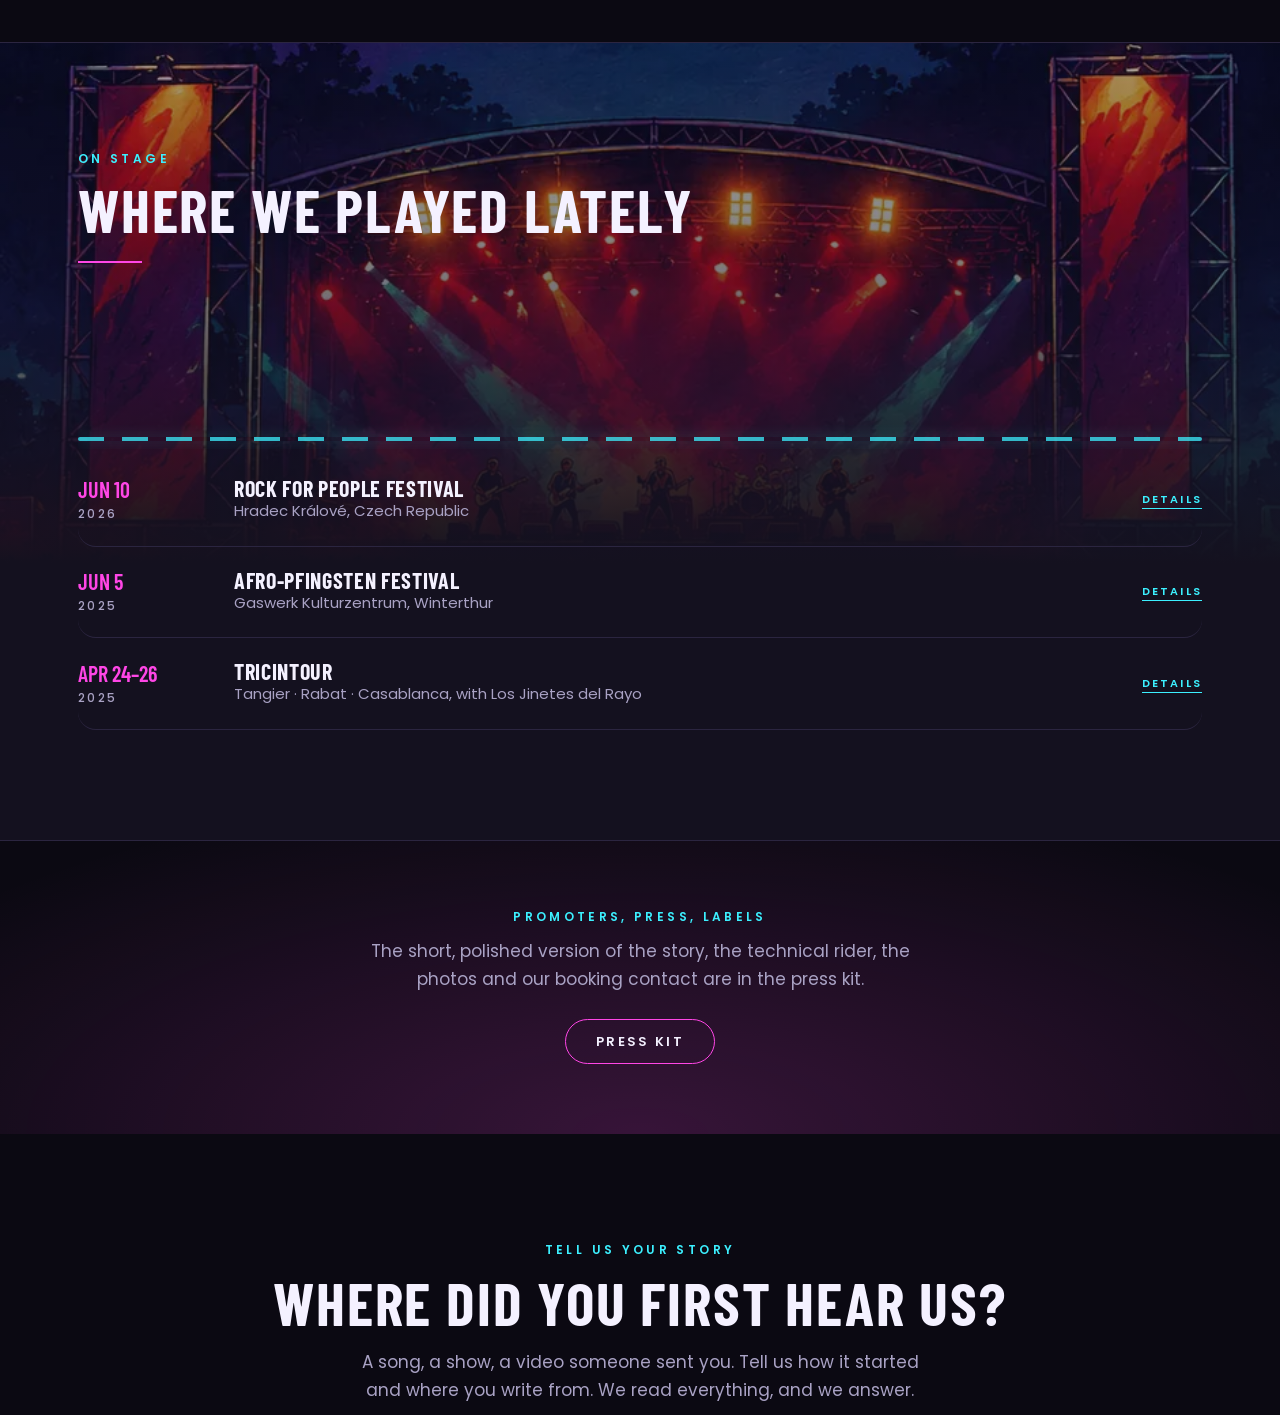
==== commit e5ac69cd: "Add files via upload" ====
--- a/index.html
+++ b/index.html
@@ -79,7 +79,7 @@
  </div>
  <div class="craft rv">
   <img loading="lazy" src="img/atelier.webp" alt="Eric Stiegler's workshop, with the basshouj and the guitaroud on the wall">
-  <div><div class="kicker">Made by hand</div><h2>Where our instruments were born</h2><p>Our two custom instruments, the guitaroud and the basshouj, were built by luthier Eric Stiegler. This is his workshop.</p></div>
+  <div><div class="kicker">Made by hand</div><h2>Where our instruments were born</h2><p>Our two custom instruments, the guitaroud and the basshouj, were built by luthier Eric Stiegler. This is his workshop.</p><a class="btn line" style="margin-top:20px" href="https://lazywall.com/basshouj" target="_top">See how the basshouj was built</a></div>
  </div>
 </div></section>
 
@@ -88,7 +88,7 @@
  <div class="keep rv">
   <a class="k" href="https://lazywall.com/timeline"><small>Every date</small><h3>The Timeline</h3><p>Twenty years of gigs, studios, mistakes and miracles, in order. The series tells it as a story, this one as a record.</p><span>Open →</span></a>
   <a class="k" href="https://lazywall.com/lazyman"><small>A Lazywall game</small><h3>LAZYMAN</h3><p>A retro arcade game starring the three of us. Each level is a real episode of our history. Play it as Nao, Youssef or Monz.</p><span>Play →</span></a>
-  <a class="k" href="https://lazywall.com/photos"><small>Instruments</small><h3>Our instruments</h3><p>The guitaroud and the basshouj were built for us by luthier Eric Stiegler. The Drumbuka, Monz made himself. None of them exist anywhere else.</p><span>See photos →</span></a>
+  <a class="k" href="https://lazywall.com/guitaroud"><small>Instruments</small><h3>Our instruments</h3><p>The guitaroud and the basshouj were built for us by luthier Eric Stiegler. The Drumbuka, Monz made himself. None of them exist anywhere else.</p><span>Take them apart →</span></a>
  </div>
 </div></section>
 
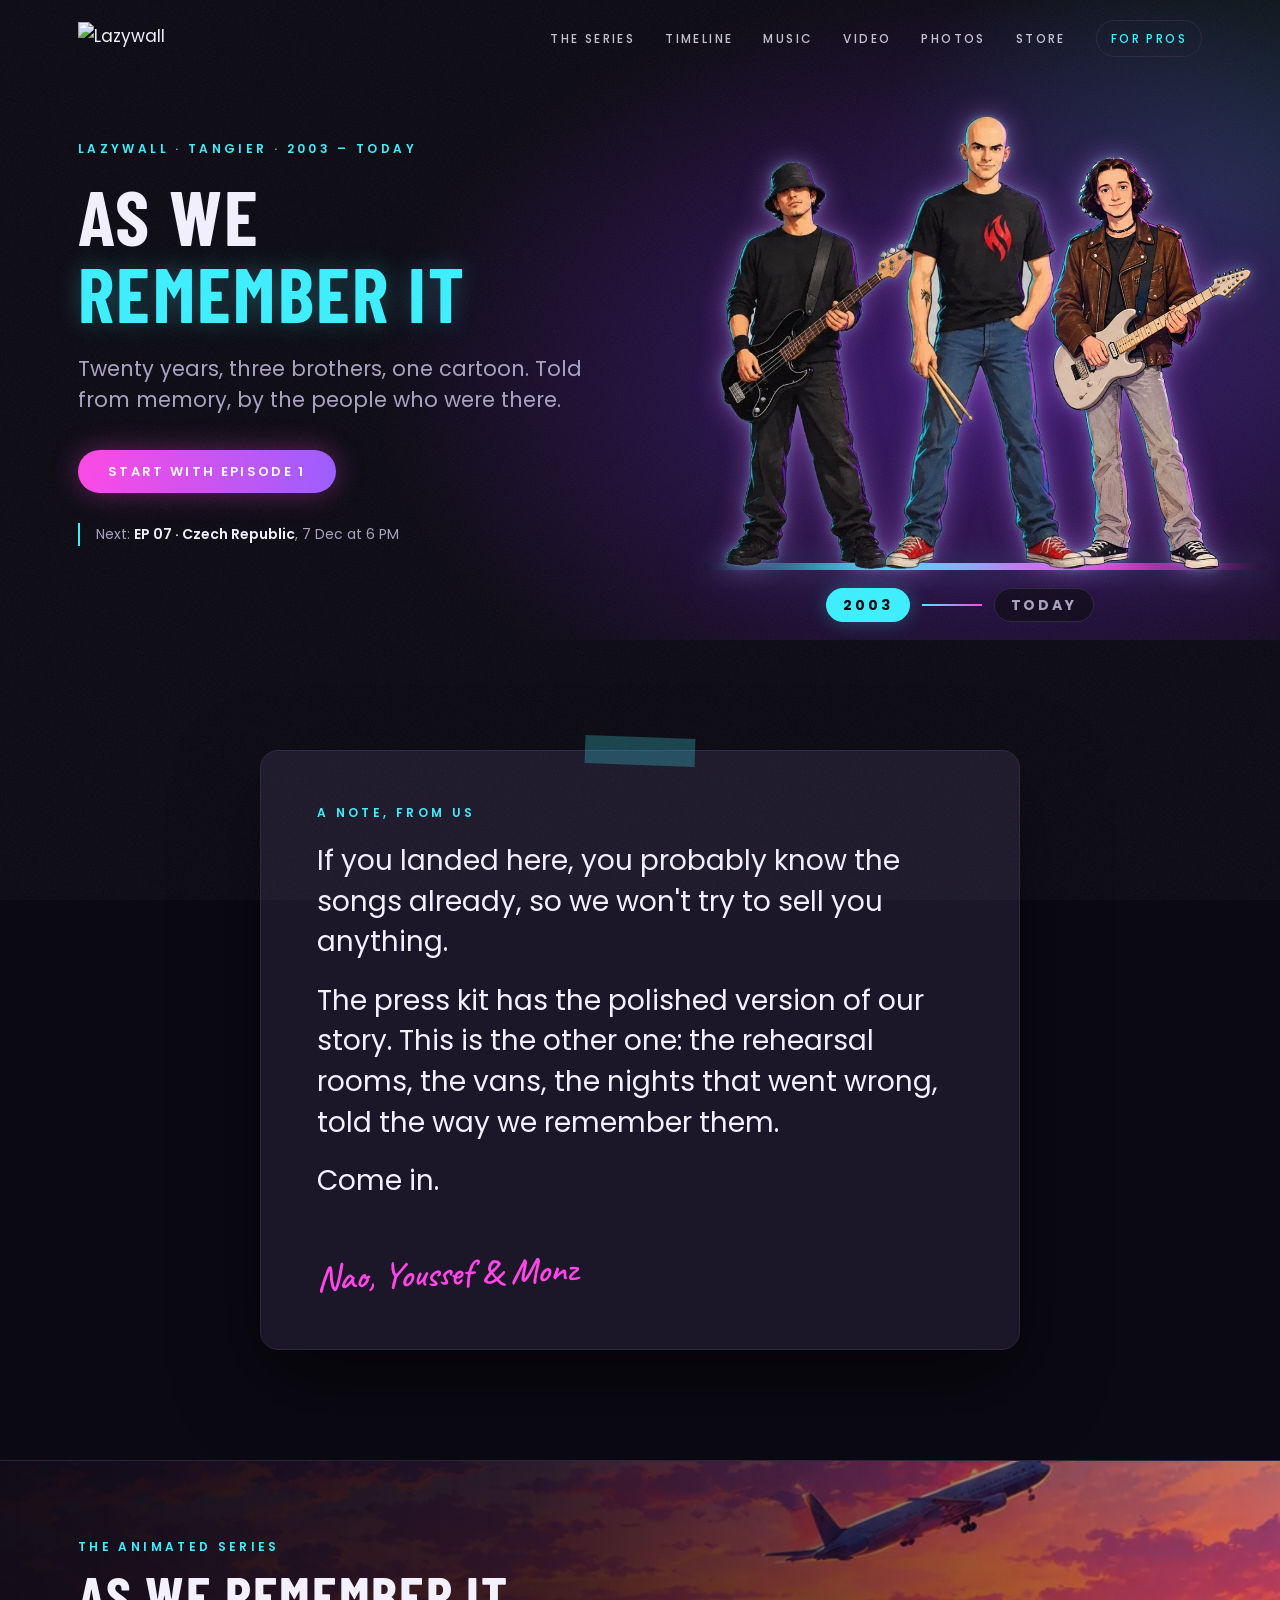
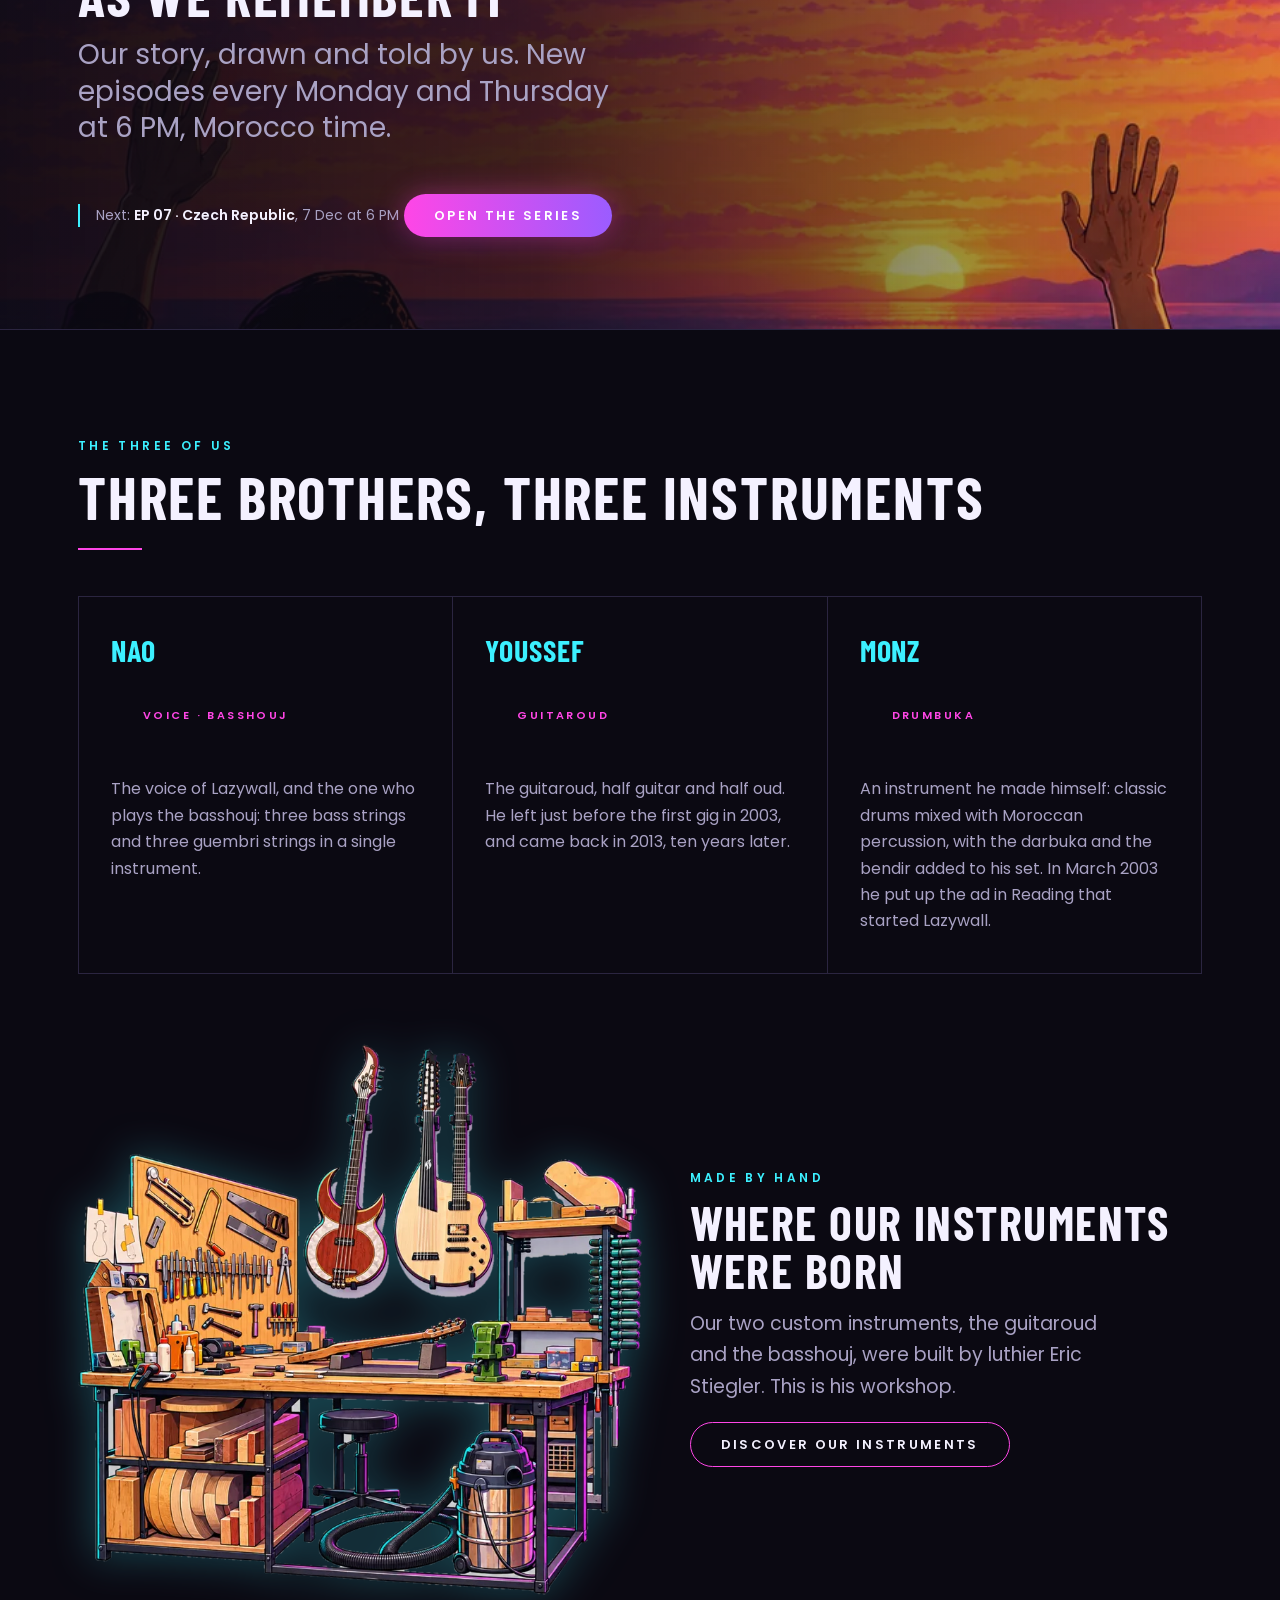
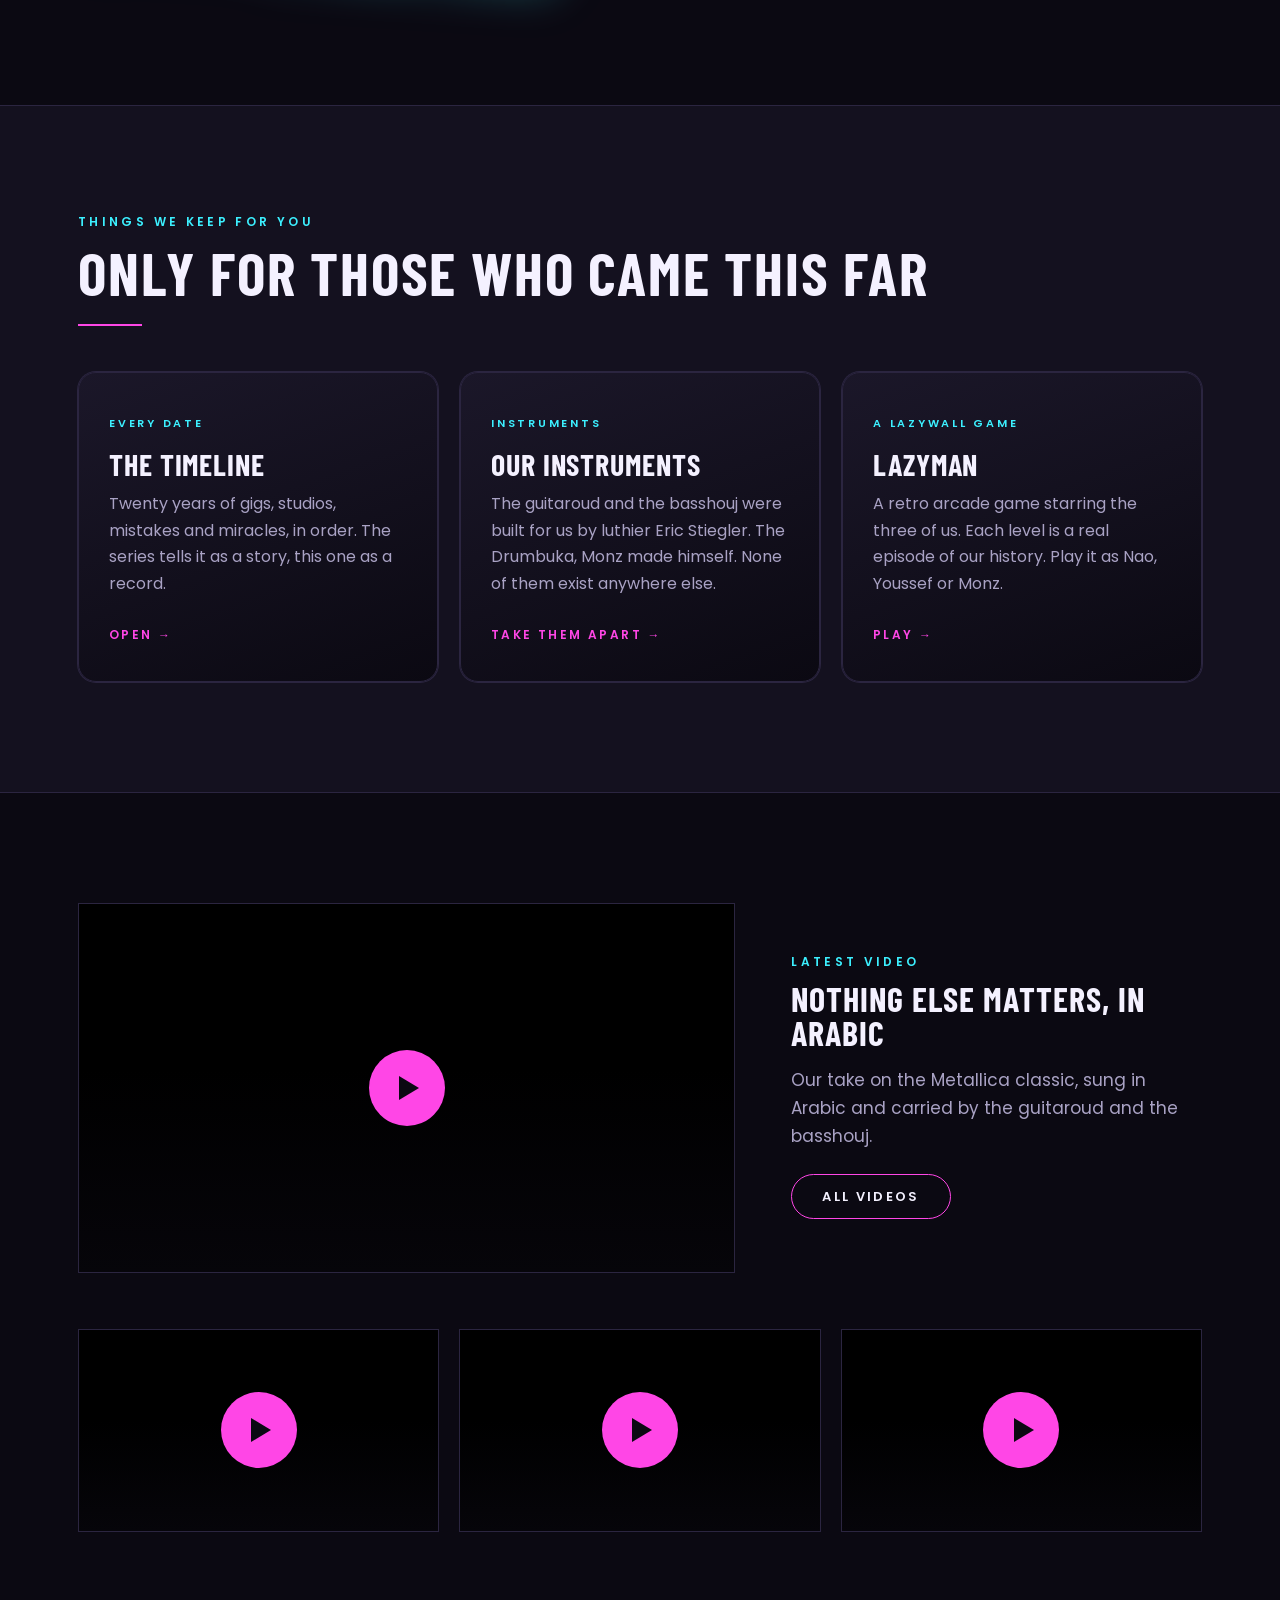
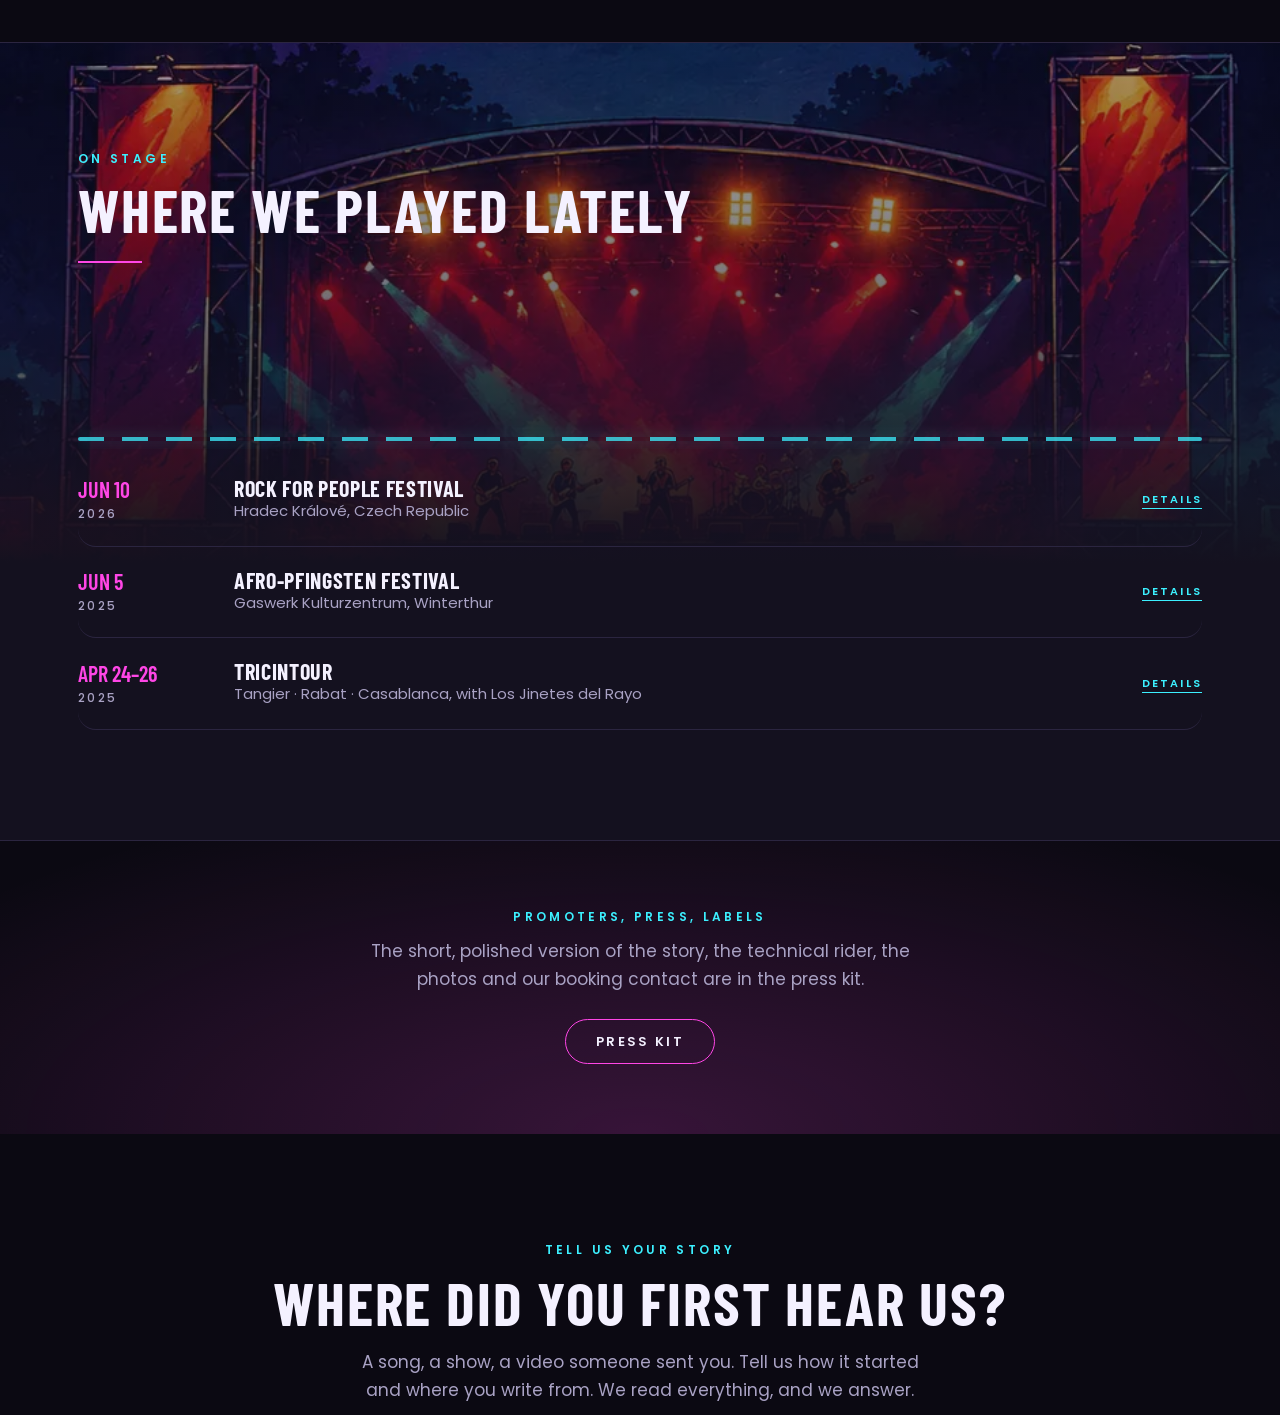
==== commit c5ef28f3: "Add files via upload" ====
--- a/index.html
+++ b/index.html
@@ -79,7 +79,7 @@
  </div>
  <div class="craft rv">
   <img loading="lazy" src="img/atelier.webp" alt="Eric Stiegler's workshop, with the basshouj and the guitaroud on the wall">
-  <div><div class="kicker">Made by hand</div><h2>Where our instruments were born</h2><p>Our two custom instruments, the guitaroud and the basshouj, were built by luthier Eric Stiegler. This is his workshop.</p><a class="btn line" style="margin-top:20px" href="https://lazywall.com/basshouj" target="_top">See how the basshouj was built</a></div>
+  <div><div class="kicker">Made by hand</div><h2>Where our instruments were born</h2><p>Our two custom instruments, the guitaroud and the basshouj, were built by luthier Eric Stiegler. This is his workshop.</p><a class="btn line" style="margin-top:20px" href="https://lazywall.com/guitaroud" target="_top">Discover our instruments</a></div>
  </div>
 </div></section>
 
@@ -87,8 +87,8 @@
  <div class="head rv"><div class="kicker">Things we keep for you</div><h2>Only for those who came this far</h2><div class="rule"></div></div>
  <div class="keep rv">
   <a class="k" href="https://lazywall.com/timeline"><small>Every date</small><h3>The Timeline</h3><p>Twenty years of gigs, studios, mistakes and miracles, in order. The series tells it as a story, this one as a record.</p><span>Open →</span></a>
+  <a class="k" href="https://lazywall.com/guitaroud"><small>Instruments</small><h3>Our instruments</h3><p>The guitaroud and the basshouj were built for us by luthier Eric Stiegler. The Drumbuka, Monz made himself. None of them exist anywhere else.</p><span>Take them apart →</span></a>
   <a class="k" href="https://lazywall.com/lazyman"><small>A Lazywall game</small><h3>LAZYMAN</h3><p>A retro arcade game starring the three of us. Each level is a real episode of our history. Play it as Nao, Youssef or Monz.</p><span>Play →</span></a>
-  <a class="k" href="https://lazywall.com/guitaroud"><small>Instruments</small><h3>Our instruments</h3><p>The guitaroud and the basshouj were built for us by luthier Eric Stiegler. The Drumbuka, Monz made himself. None of them exist anywhere else.</p><span>Take them apart →</span></a>
  </div>
 </div></section>
 
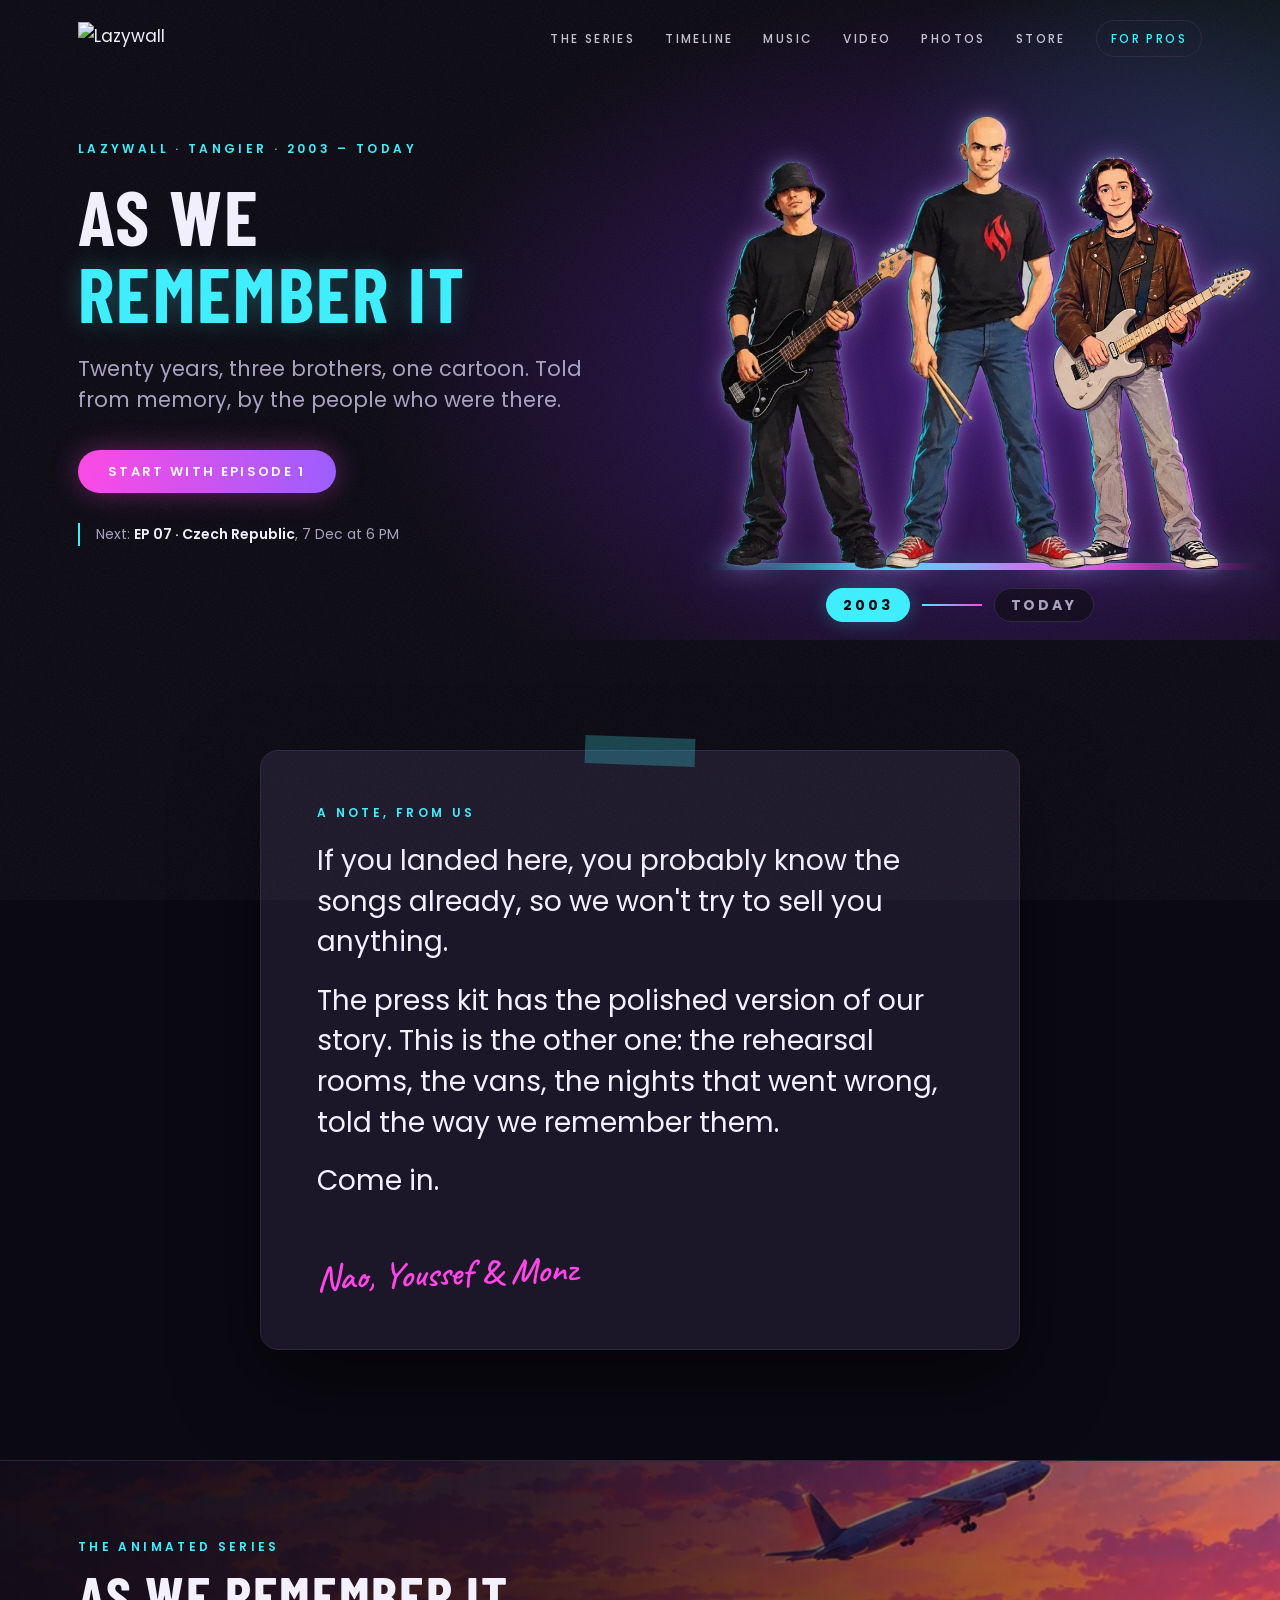
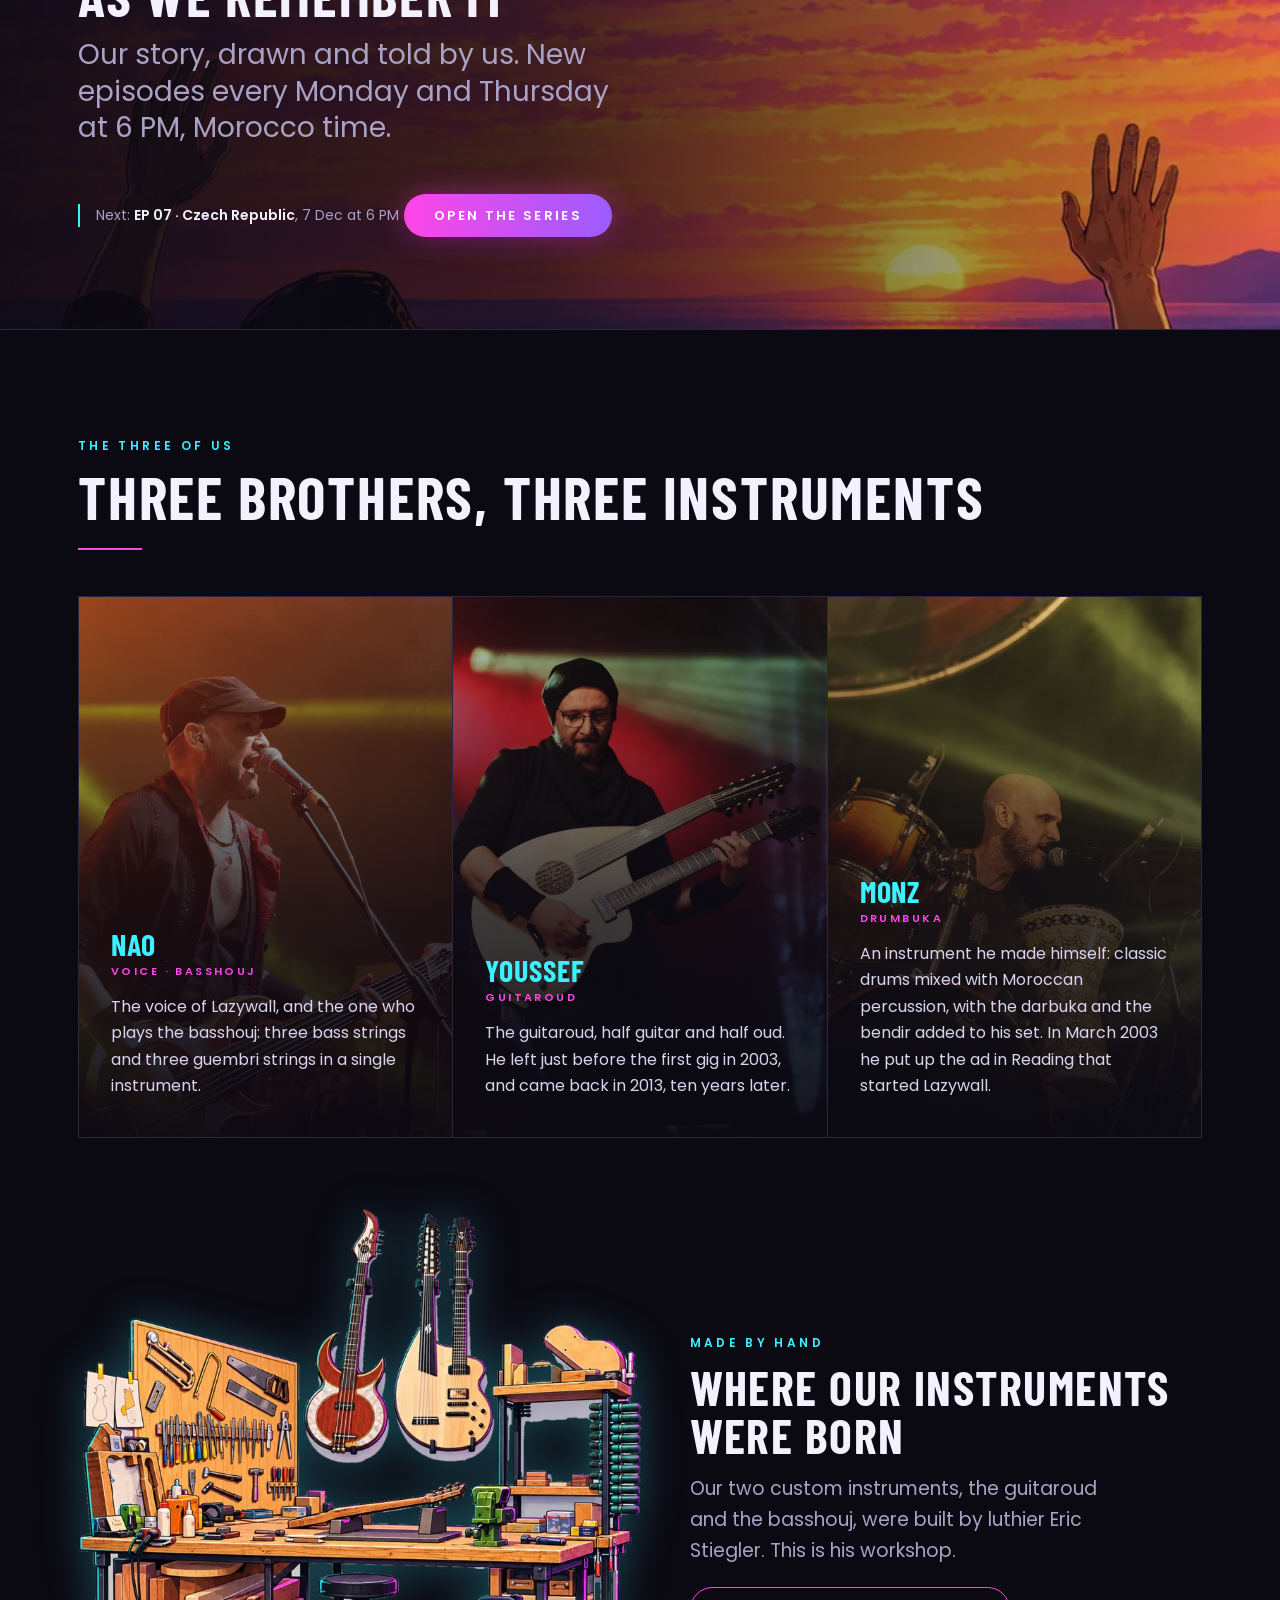
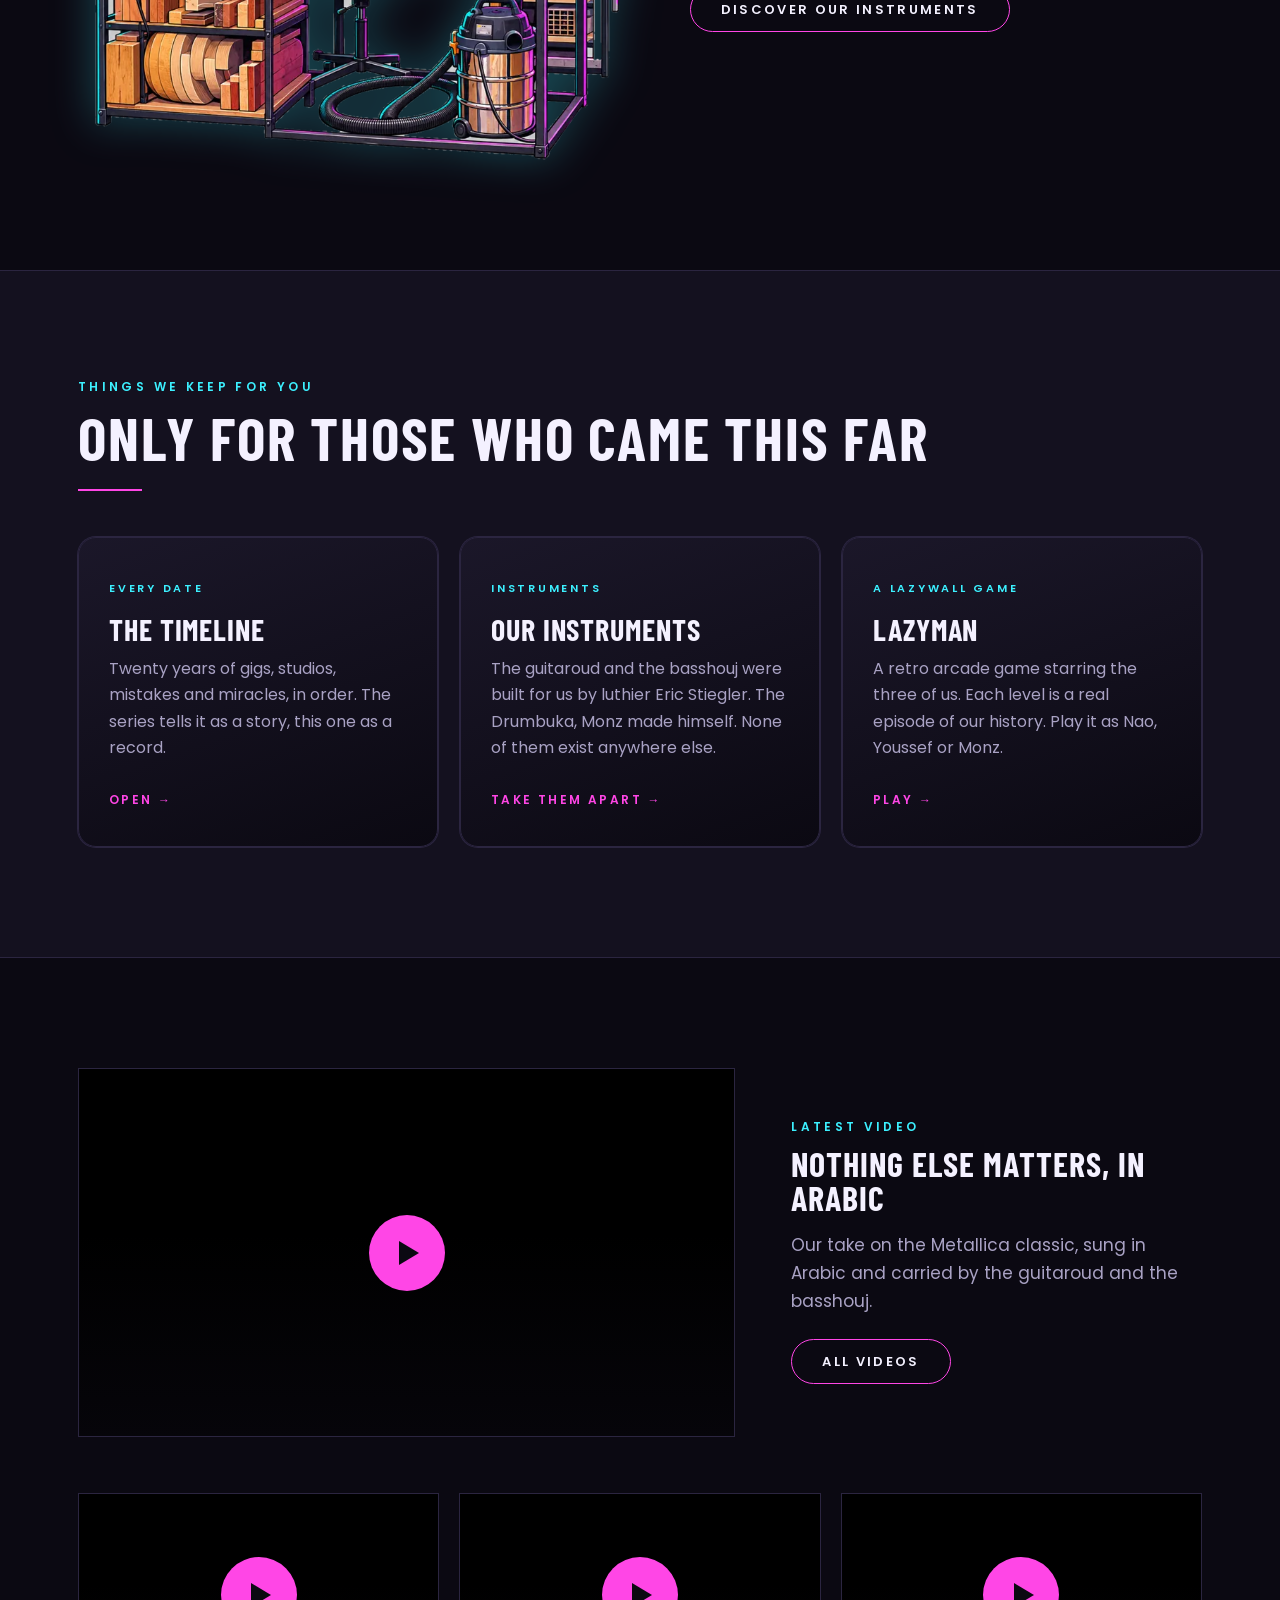
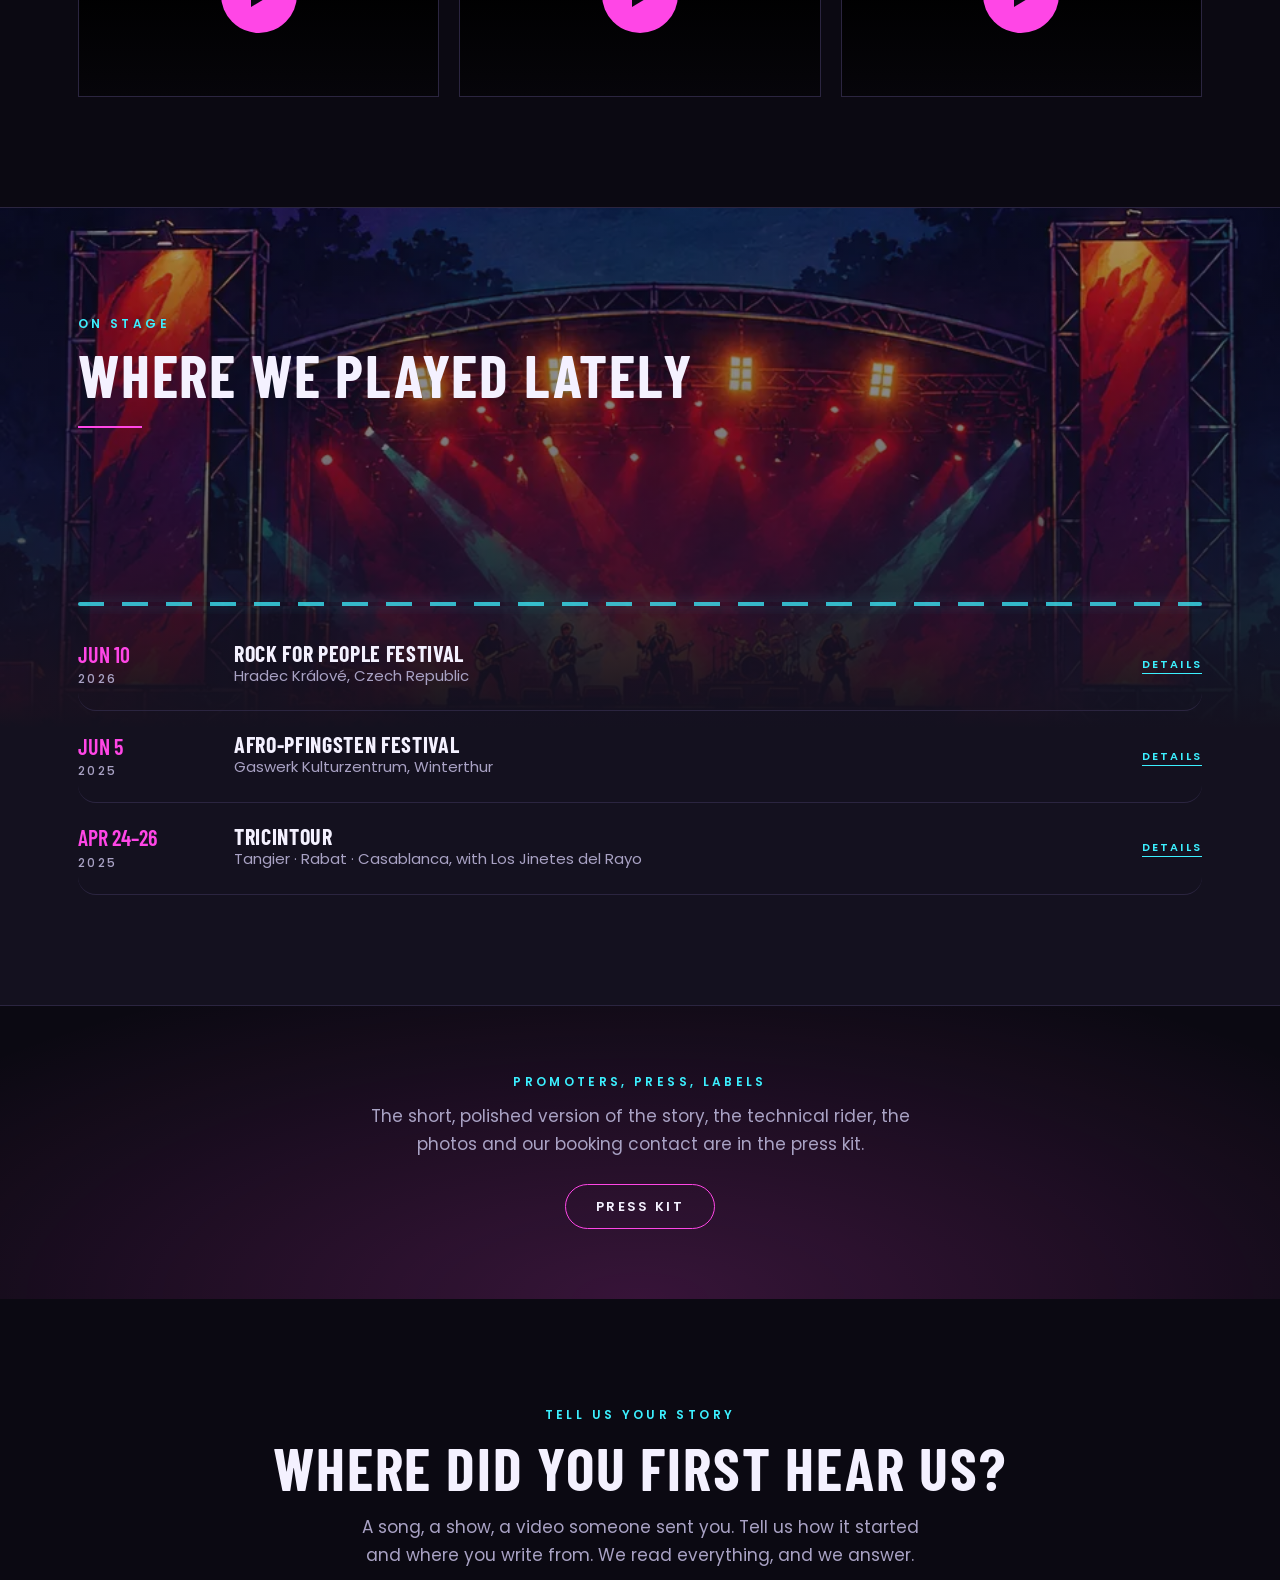
==== commit 90ff15e8: "Add files via upload" ====
--- a/index.html
+++ b/index.html
@@ -9,7 +9,7 @@
 <link rel="preconnect" href="https://fonts.googleapis.com">
 <link rel="preconnect" href="https://fonts.gstatic.com" crossorigin>
 <link href="https://fonts.googleapis.com/css2?family=Caveat:wght@600&family=Barlow+Condensed:wght@600;700&family=Poppins:wght@400;500;600;700;800&display=swap" rel="stylesheet">
-<link rel="stylesheet" href="style.css?v=14">
+<link rel="stylesheet" href="style.css?v=15">
 </head>
 <body>
 
@@ -73,9 +73,9 @@
 <section><div class="wrap">
  <div class="head rv"><div class="kicker">The three of us</div><h2>Three brothers, three instruments</h2><div class="rule"></div></div>
  <div class="three rv">
-  <div><h3>Nao</h3><div class="r">Voice · Basshouj</div><p>The voice of Lazywall, and the one who plays the basshouj: three bass strings and three guembri strings in a single instrument.</p></div>
-  <div><h3>Youssef</h3><div class="r">Guitaroud</div><p>The guitaroud, half guitar and half oud. He left just before the first gig in 2003, and came back in 2013, ten years later.</p></div>
-  <div><h3>Monz</h3><div class="r">Drumbuka</div><p>An instrument he made himself: classic drums mixed with Moroccan percussion, with the darbuka and the bendir added to his set. In March 2003 he put up the ad in Reading that started Lazywall.</p></div>
+  <div class="mem" style="background-image:linear-gradient(to top,rgba(11,9,18,.96) 0%,rgba(11,9,18,.78) 42%,rgba(11,9,18,.12) 100%),url(img/member_nao.webp)"><h3>Nao</h3><div class="r">Voice · Basshouj</div><p>The voice of Lazywall, and the one who plays the basshouj: three bass strings and three guembri strings in a single instrument.</p></div>
+  <div class="mem" style="background-image:linear-gradient(to top,rgba(11,9,18,.96) 0%,rgba(11,9,18,.78) 42%,rgba(11,9,18,.12) 100%),url(img/member_youssef.webp)"><h3>Youssef</h3><div class="r">Guitaroud</div><p>The guitaroud, half guitar and half oud. He left just before the first gig in 2003, and came back in 2013, ten years later.</p></div>
+  <div class="mem" style="background-image:linear-gradient(to top,rgba(11,9,18,.96) 0%,rgba(11,9,18,.78) 42%,rgba(11,9,18,.12) 100%),url(img/member_monz.webp)"><h3>Monz</h3><div class="r">Drumbuka</div><p>An instrument he made himself: classic drums mixed with Moroccan percussion, with the darbuka and the bendir added to his set. In March 2003 he put up the ad in Reading that started Lazywall.</p></div>
  </div>
  <div class="craft rv">
   <img loading="lazy" src="img/atelier.webp" alt="Eric Stiegler's workshop, with the basshouj and the guitaroud on the wall">
--- a/style.css
+++ b/style.css
@@ -52,10 +52,13 @@
 .banner .side{min-width:260px}
 /* sound */
 .three{display:grid;grid-template-columns:repeat(3,1fr);gap:1px;background:var(--line);border:1px solid var(--line)}
-.three div{background:var(--bg);padding:38px 32px}
+.three>div{background:var(--bg);padding:38px 32px}
 .three h3{font-size:30px;color:var(--gold);margin-bottom:4px}
 .three .r{font:600 11px Poppins;letter-spacing:.22em;text-transform:uppercase;color:var(--ember);margin-bottom:14px}
 .three p{color:var(--mute);font-size:16px}
+.three .mem{min-height:540px;display:flex;flex-direction:column;justify-content:flex-end;background-size:cover;background-position:center top;background-repeat:no-repeat}
+.three .mem p{color:#d9d4ee}
+
 /* keep */
 .keep{display:grid;grid-template-columns:repeat(3,1fr);gap:22px}
 .k{display:block;border:1px solid var(--line);padding:34px 30px;background:linear-gradient(160deg,#1b1729,#0b0912);transition:.3s;position:relative}
@@ -101,6 +104,7 @@
  .hero .photo{width:100%;opacity:.35;-webkit-mask-image:linear-gradient(0deg,transparent 4%,#000 70%);mask-image:linear-gradient(0deg,transparent 4%,#000 70%)}
  .feature{grid-template-columns:1fr;gap:36px}
  .three,.keep,.vgrid{grid-template-columns:1fr}
+ .three .mem{min-height:440px}
  .eps{grid-template-columns:1fr 1fr}
  .row{grid-template-columns:1fr;gap:6px}
  .note{padding:44px 26px 34px}
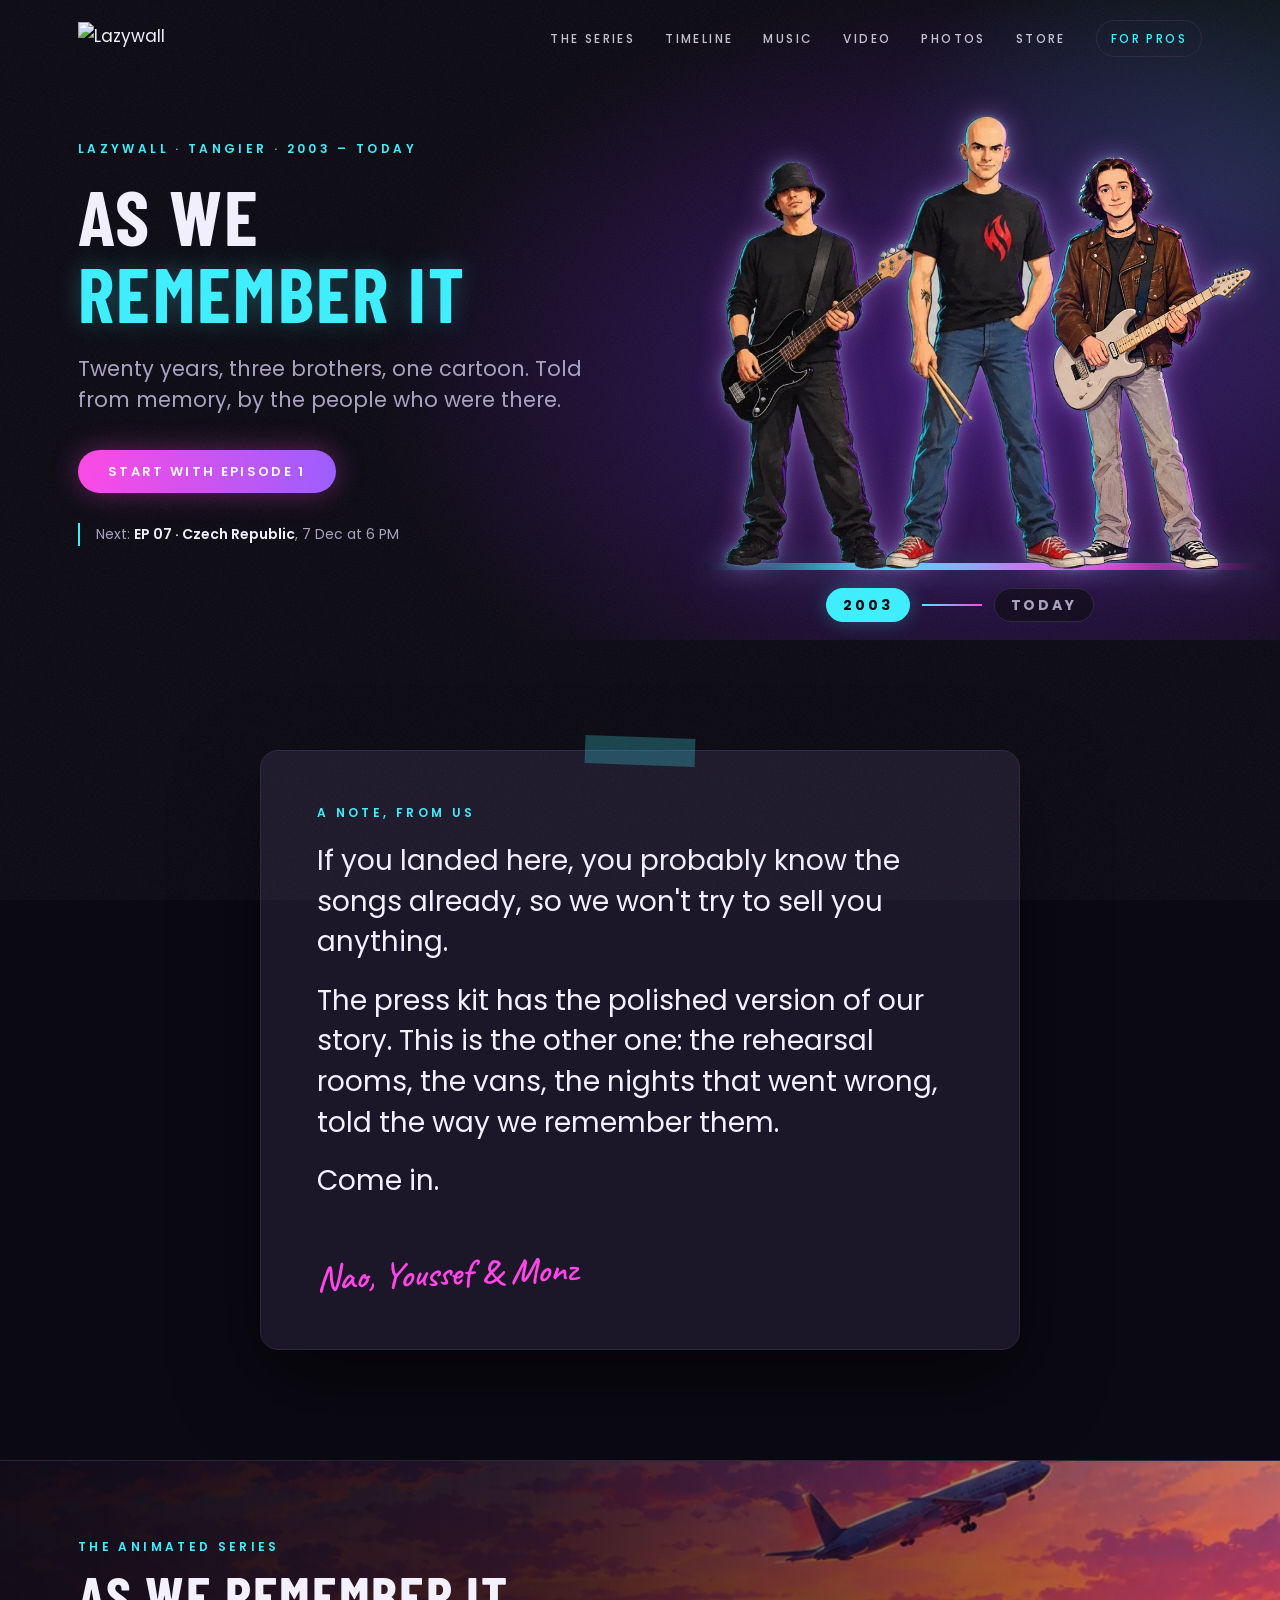
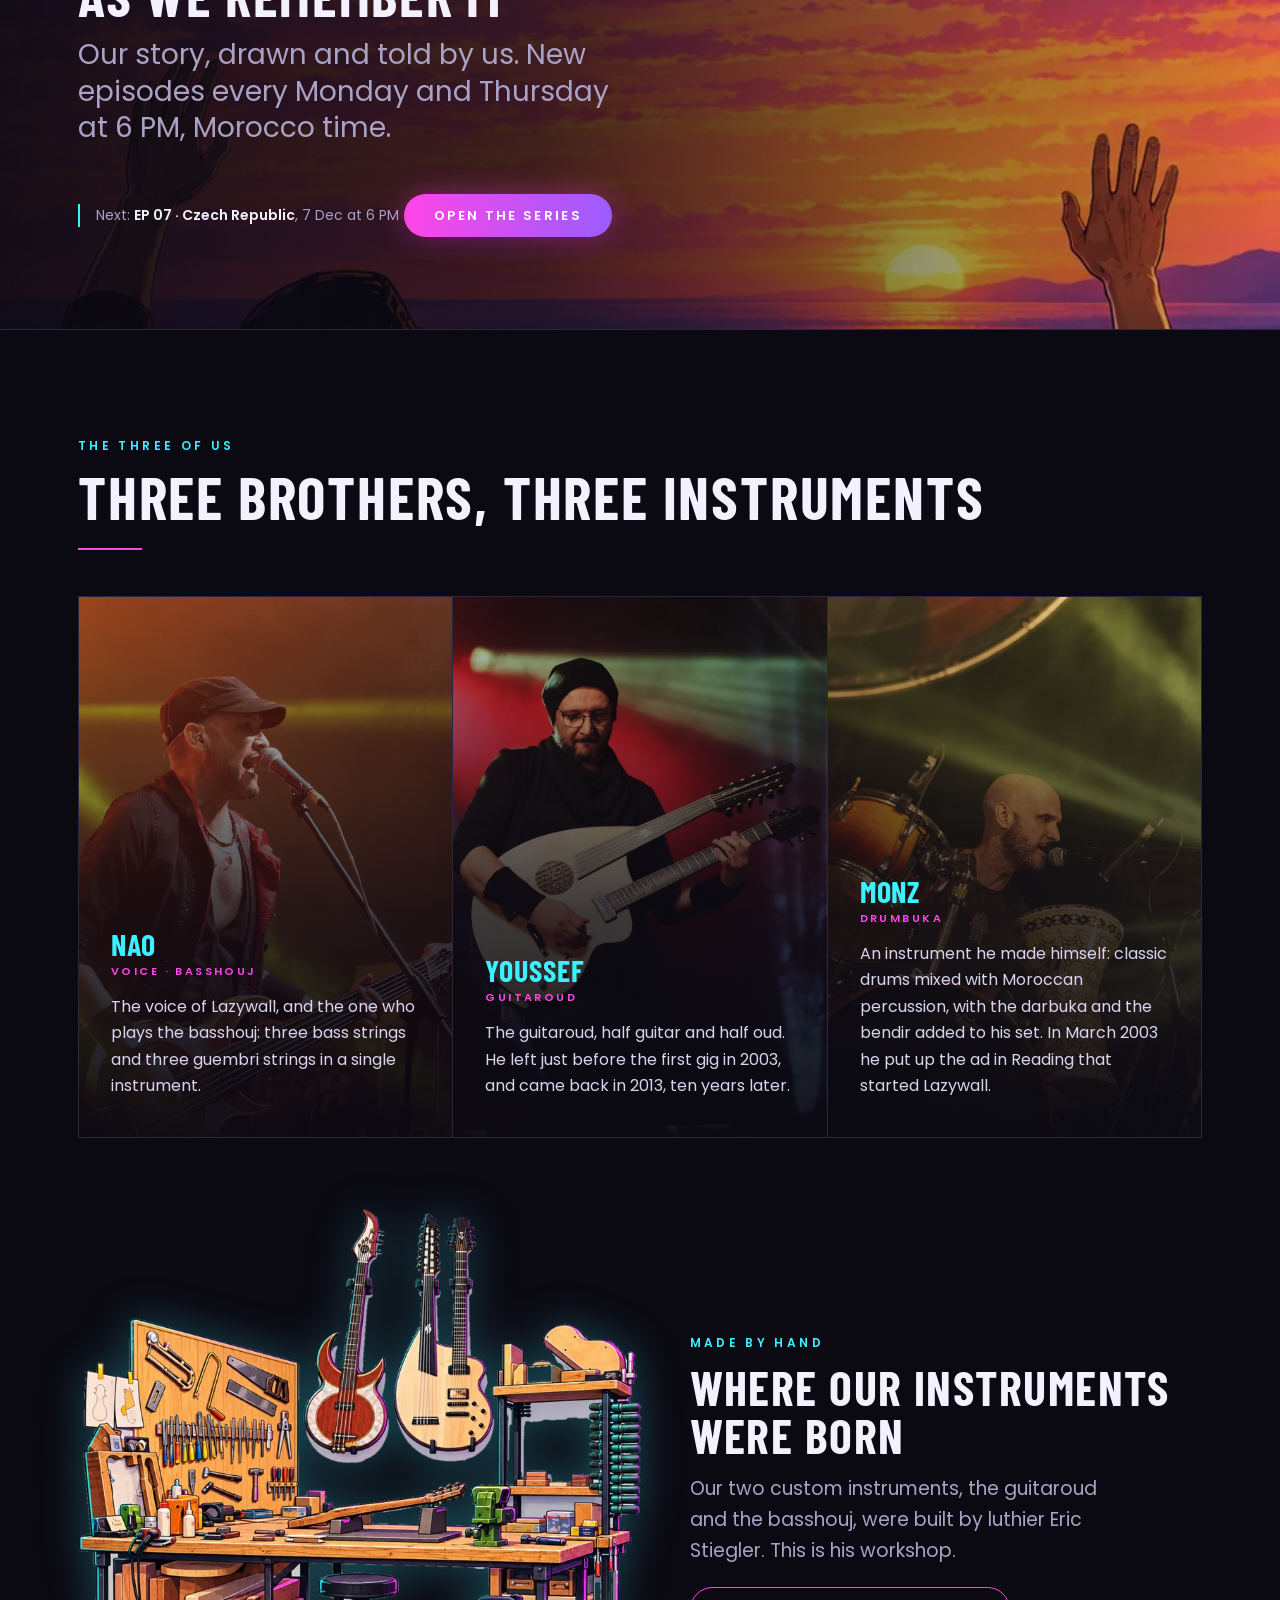
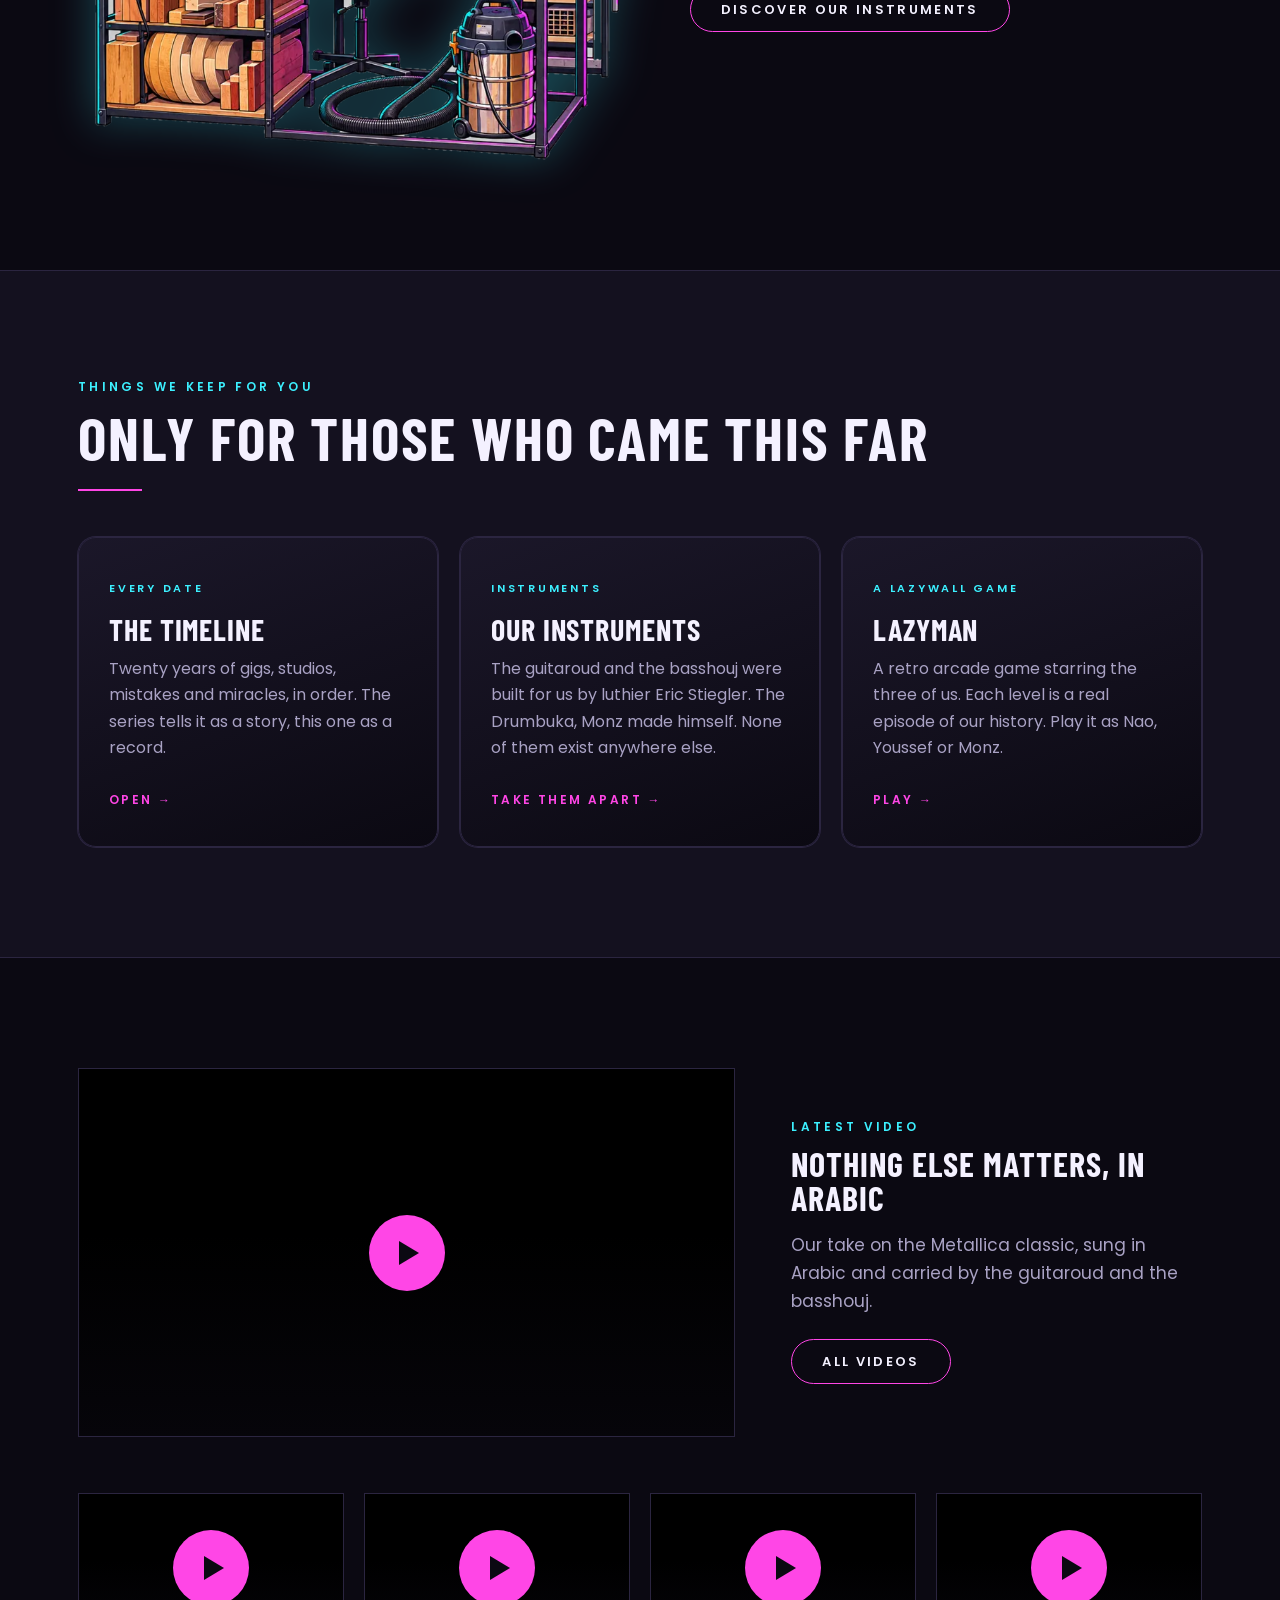
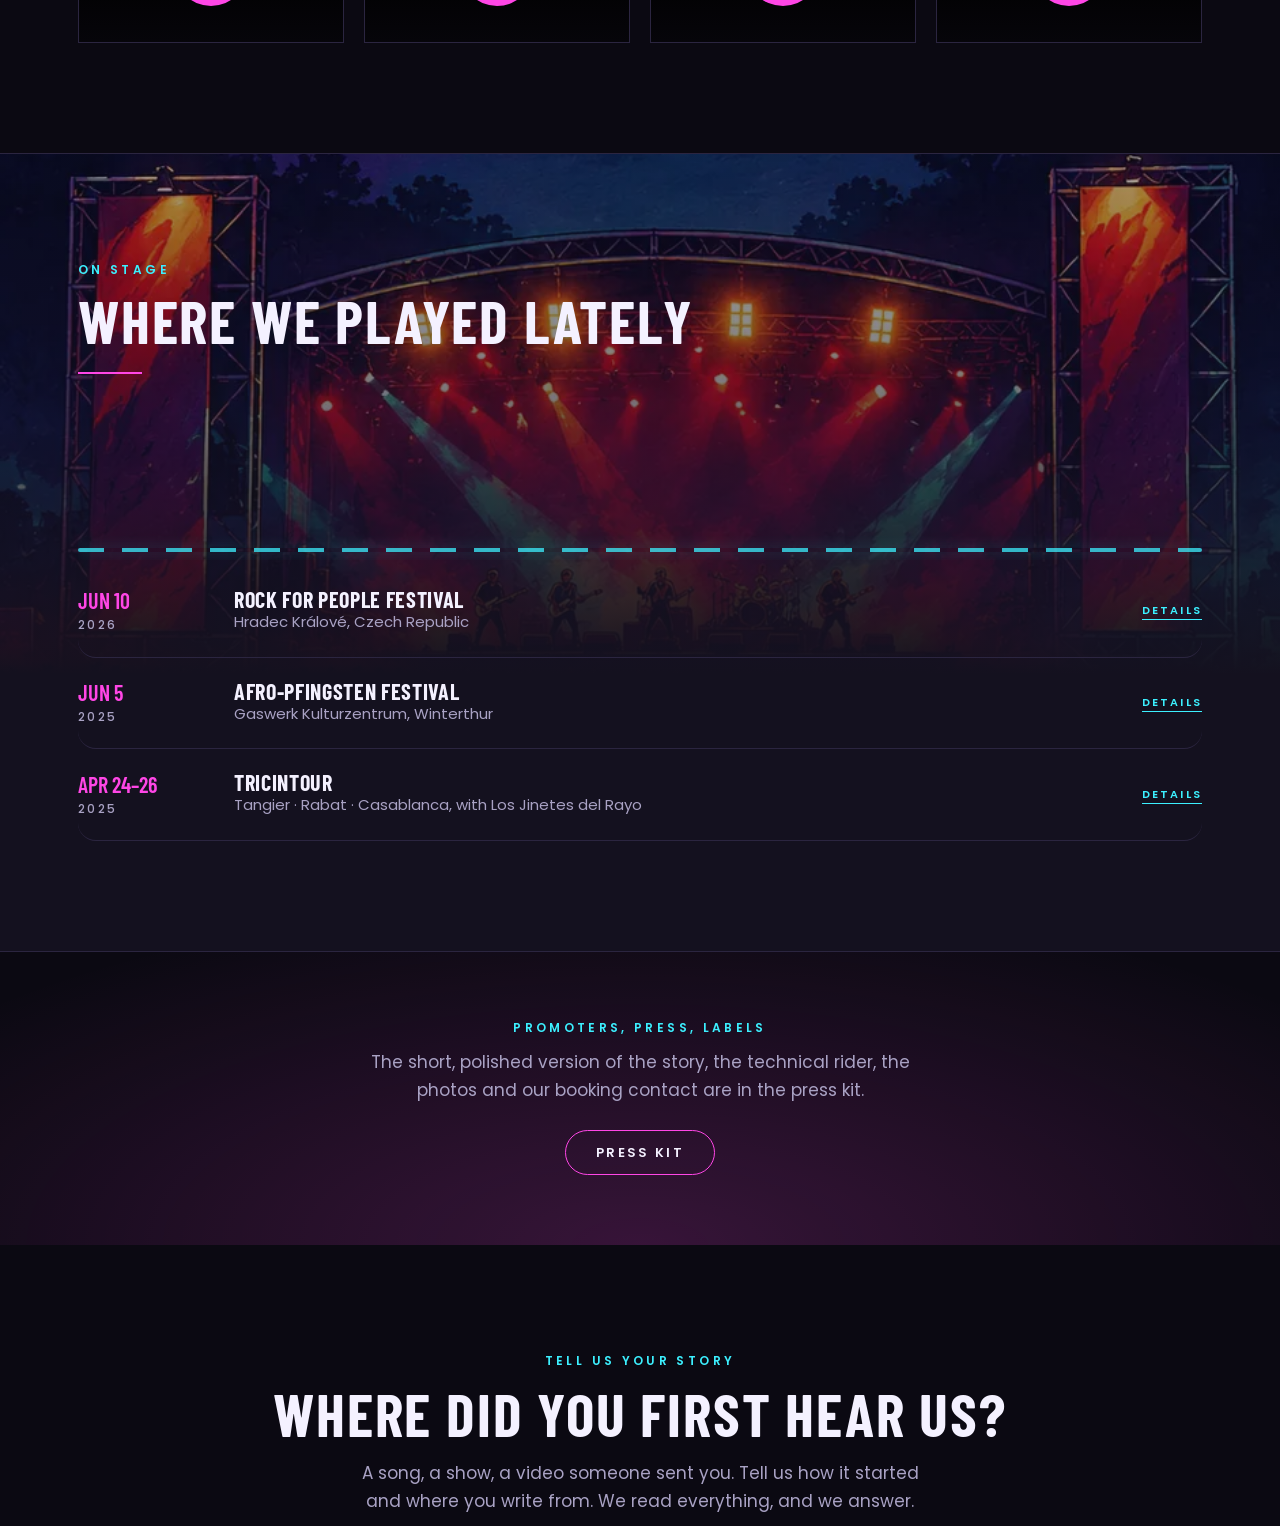
==== commit c6b0d39b: "Add files via upload" ====
--- a/index.html
+++ b/index.html
@@ -9,7 +9,7 @@
 <link rel="preconnect" href="https://fonts.googleapis.com">
 <link rel="preconnect" href="https://fonts.gstatic.com" crossorigin>
 <link href="https://fonts.googleapis.com/css2?family=Caveat:wght@600&family=Barlow+Condensed:wght@600;700&family=Poppins:wght@400;500;600;700;800&display=swap" rel="stylesheet">
-<link rel="stylesheet" href="style.css?v=15">
+<link rel="stylesheet" href="style.css?v=17">
 </head>
 <body>
 
@@ -143,7 +143,7 @@
  document.getElementById('nextTxt').innerHTML=msg;
  document.getElementById('nextTxt2').innerHTML=msg;
  var vg=document.getElementById('vg');
- ['kLwA2sYnM8o','9sOIr2BCatQ','DtRpRMCdnD0'].forEach(function(id){var d=document.createElement('div');d.className='yt';d.dataset.id=id;vg.appendChild(d)});
+ ['kLwA2sYnM8o','9sOIr2BCatQ','DtRpRMCdnD0','5Ree76Wxy08'].forEach(function(id){var d=document.createElement('div');d.className='yt';d.dataset.id=id;vg.appendChild(d)});
 })();
 </script>
 <script>(function(){var c=document.getElementById('cast'),y=document.getElementById('years');if(!c)return;var bs=y.querySelectorAll('button'),cur='03',t;
--- a/style.css
+++ b/style.css
@@ -78,7 +78,7 @@
 .feature{display:grid;grid-template-columns:1.6fr 1fr;gap:56px;align-items:center}
 .feature h3{font-size:34px;margin:14px 0 16px}
 .feature p{color:var(--mute);margin-bottom:24px}
-.vgrid{display:grid;grid-template-columns:repeat(3,1fr);gap:20px;margin-top:56px}
+.vgrid{display:grid;grid-template-columns:repeat(4,1fr);gap:20px;margin-top:56px}
 /* shows */
 .shows{background:var(--bg2);border-top:1px solid var(--line)}
 .row{display:grid;grid-template-columns:130px 1fr auto;gap:26px;align-items:center;padding:22px 0;border-bottom:1px solid var(--line)}
@@ -149,7 +149,7 @@
 .trk em{font:600 11px Poppins;font-style:normal;letter-spacing:.2em;text-transform:uppercase;color:var(--gold);opacity:0;transition:.25s}
 .trk a:hover{background:rgba(232,89,12,.08);padding-left:16px}
 .trk a:hover em{opacity:1}
-.covers{display:grid;grid-template-columns:repeat(7,1fr);gap:14px;margin:38px auto 0;max-width:1100px;text-align:left}
+.covers{display:grid;grid-template-columns:repeat(8,1fr);gap:14px;margin:38px auto 0;max-width:1100px;text-align:left}
 .covers a{display:block}
 .covers img{width:100%;aspect-ratio:1;object-fit:cover;border:1px solid var(--line);transition:.3s}
 .covers a:hover img{transform:translateY(-4px);border-color:var(--ember)}
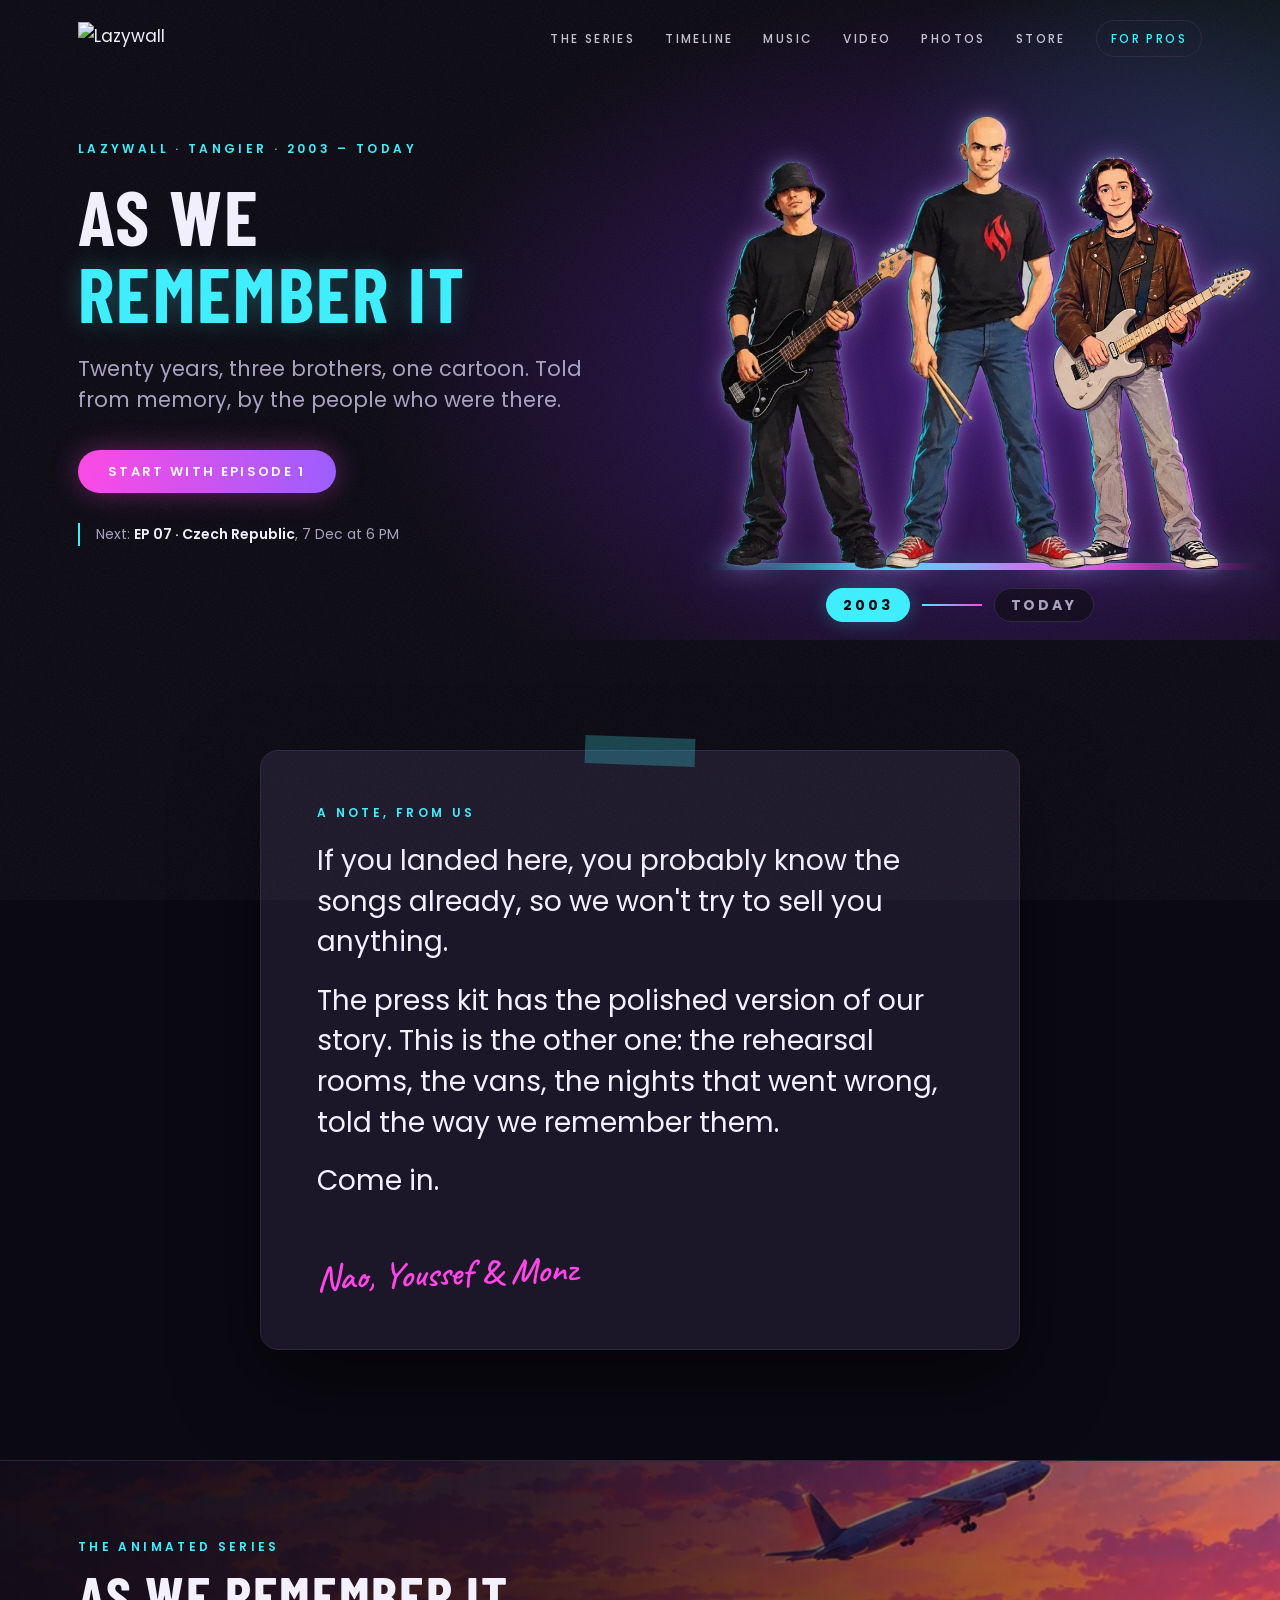
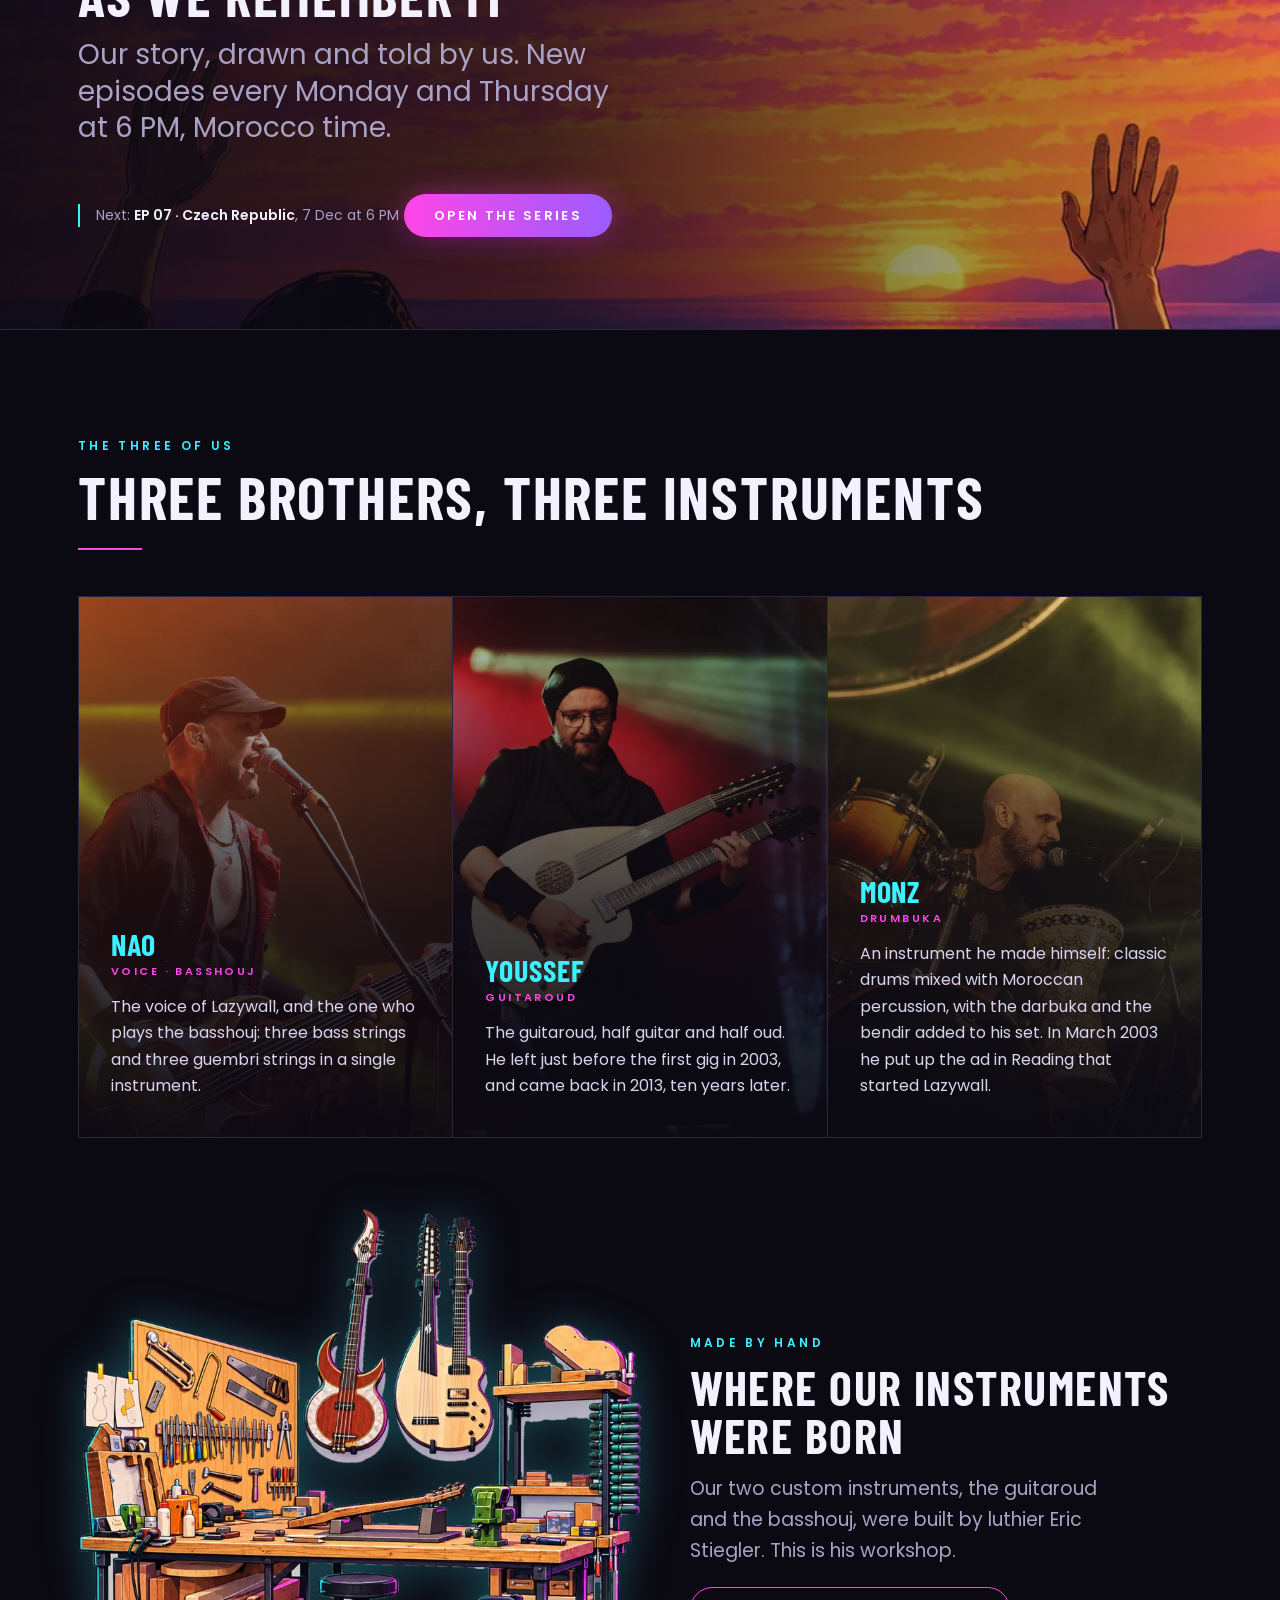
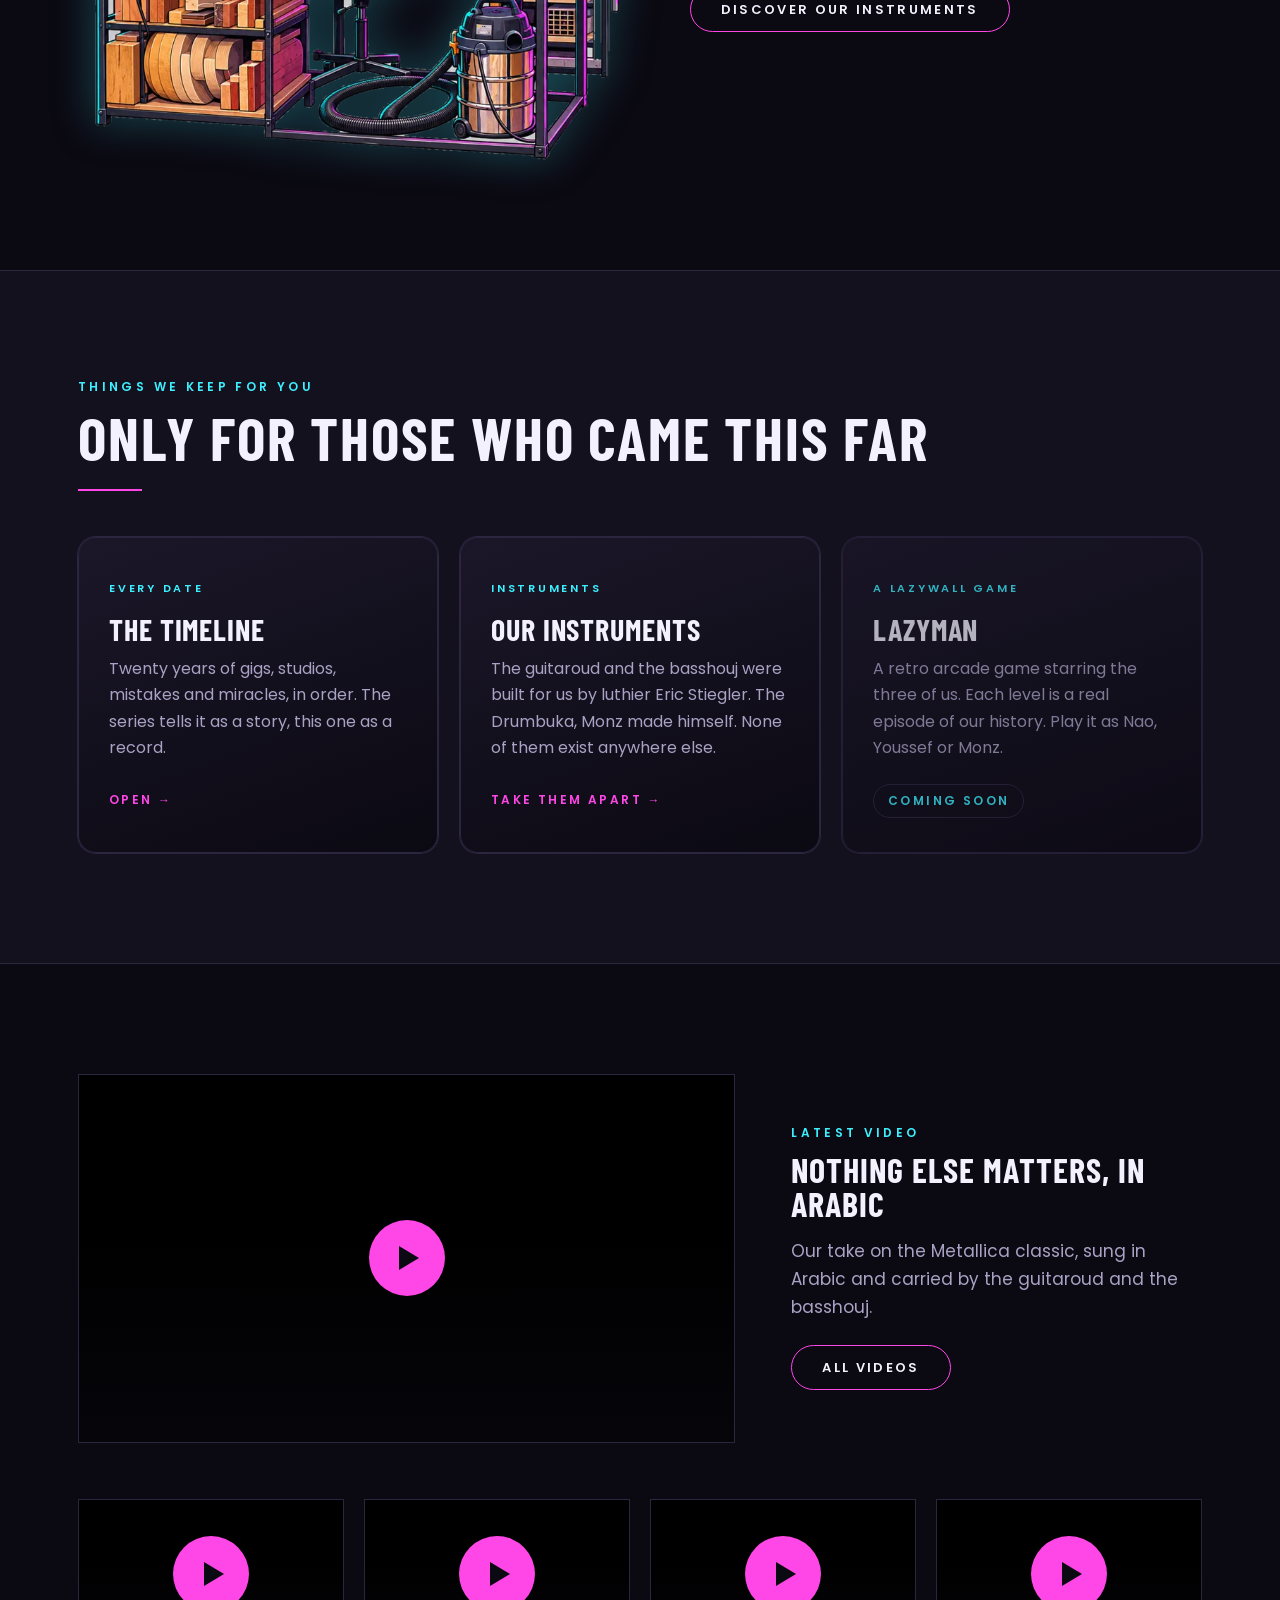
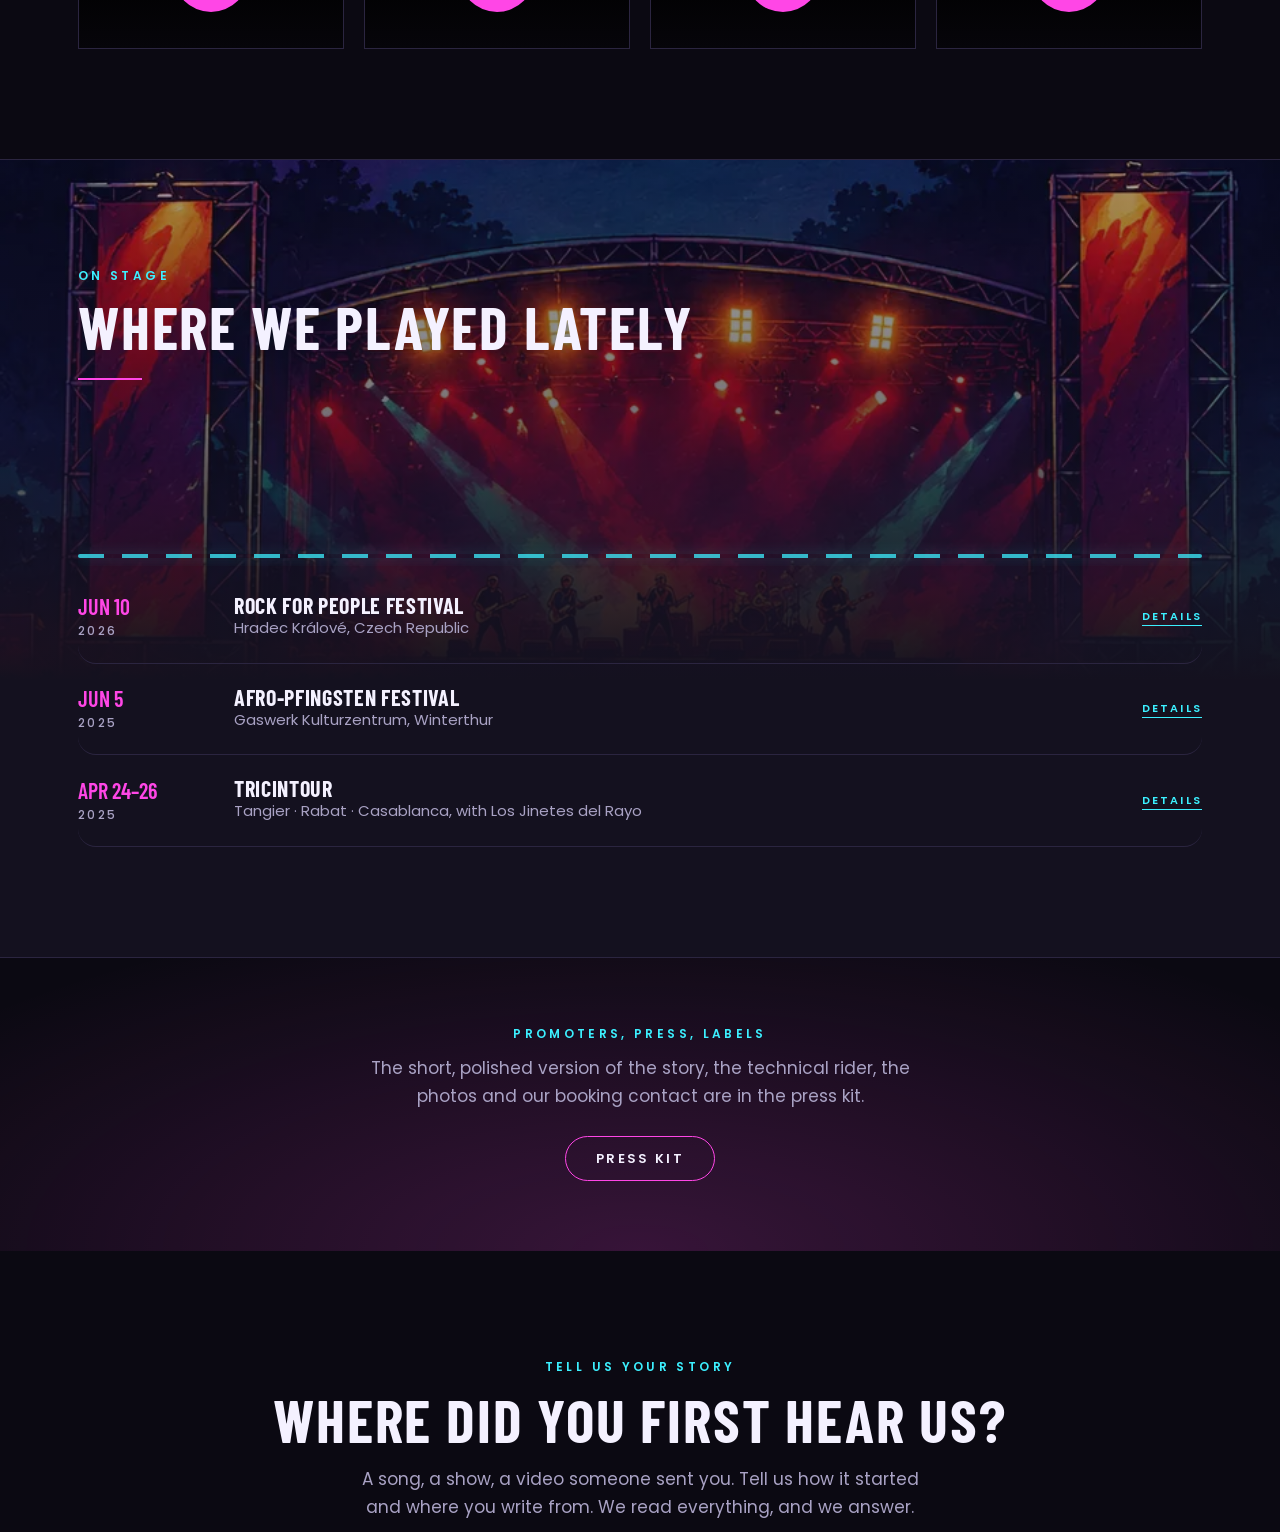
==== commit 3f612237: "Add files via upload" ====
--- a/index.html
+++ b/index.html
@@ -9,7 +9,7 @@
 <link rel="preconnect" href="https://fonts.googleapis.com">
 <link rel="preconnect" href="https://fonts.gstatic.com" crossorigin>
 <link href="https://fonts.googleapis.com/css2?family=Caveat:wght@600&family=Barlow+Condensed:wght@600;700&family=Poppins:wght@400;500;600;700;800&display=swap" rel="stylesheet">
-<link rel="stylesheet" href="style.css?v=17">
+<link rel="stylesheet" href="style.css?v=18">
 </head>
 <body>
 
@@ -88,7 +88,7 @@
  <div class="keep rv">
   <a class="k" href="https://lazywall.com/timeline"><small>Every date</small><h3>The Timeline</h3><p>Twenty years of gigs, studios, mistakes and miracles, in order. The series tells it as a story, this one as a record.</p><span>Open →</span></a>
   <a class="k" href="https://lazywall.com/guitaroud"><small>Instruments</small><h3>Our instruments</h3><p>The guitaroud and the basshouj were built for us by luthier Eric Stiegler. The Drumbuka, Monz made himself. None of them exist anywhere else.</p><span>Take them apart →</span></a>
-  <a class="k" href="https://lazywall.com/lazyman"><small>A Lazywall game</small><h3>LAZYMAN</h3><p>A retro arcade game starring the three of us. Each level is a real episode of our history. Play it as Nao, Youssef or Monz.</p><span>Play →</span></a>
+  <div class="k soon"><small>A Lazywall game</small><h3>LAZYMAN</h3><p>A retro arcade game starring the three of us. Each level is a real episode of our history. Play it as Nao, Youssef or Monz.</p><span>Coming soon</span></div>
  </div>
 </div></section>
 
--- a/style.css
+++ b/style.css
@@ -274,3 +274,7 @@
 .hires .btn{margin-top:16px}
 @media(max-width:900px){.pols{column-count:2;column-gap:22px}}
 @media(max-width:560px){.pols{column-count:1;padding:10px 18px}.pol .cap{font-size:24px}}
+
+.k.soon{cursor:default;opacity:.72}
+.k.soon:hover{transform:none;border-color:var(--line);box-shadow:0 0 0 1px var(--line)}
+.k.soon span{display:inline-block;border:1px solid var(--line);border-radius:999px;padding:7px 14px;color:var(--gold)}
